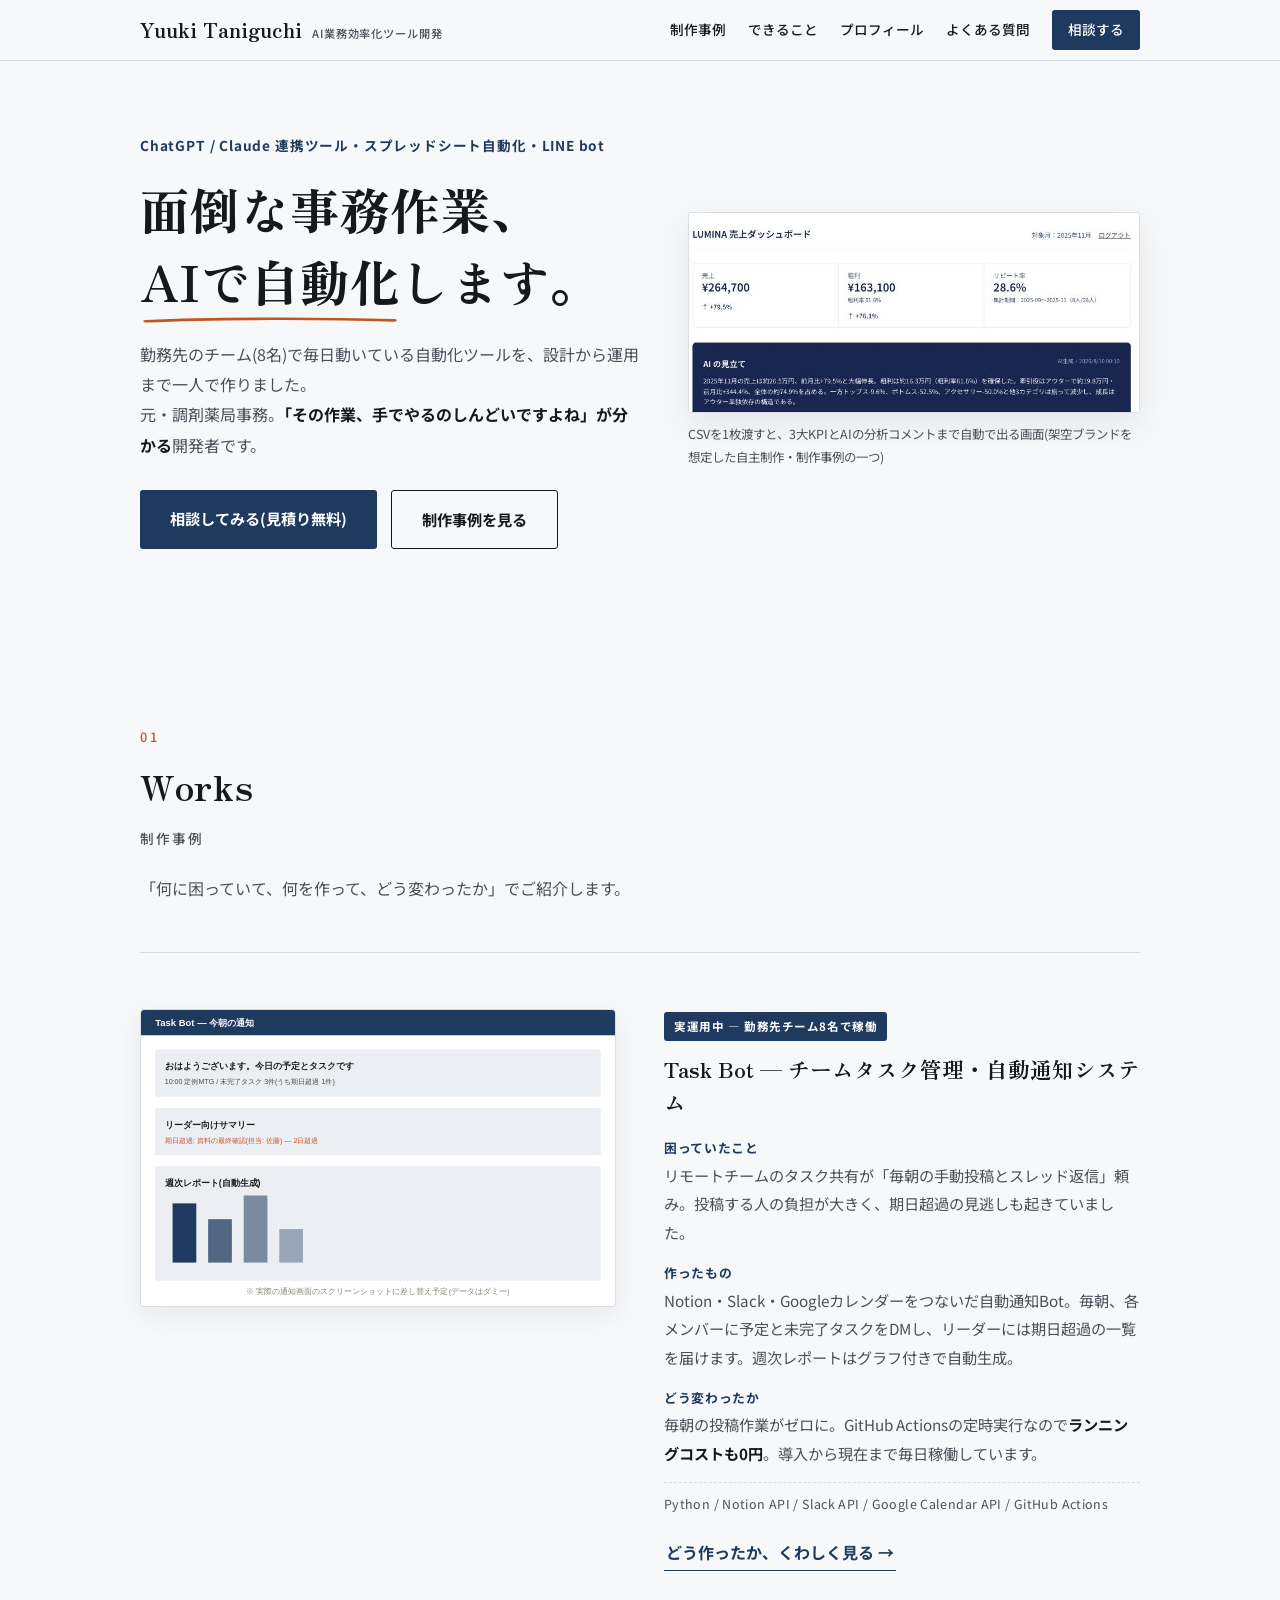
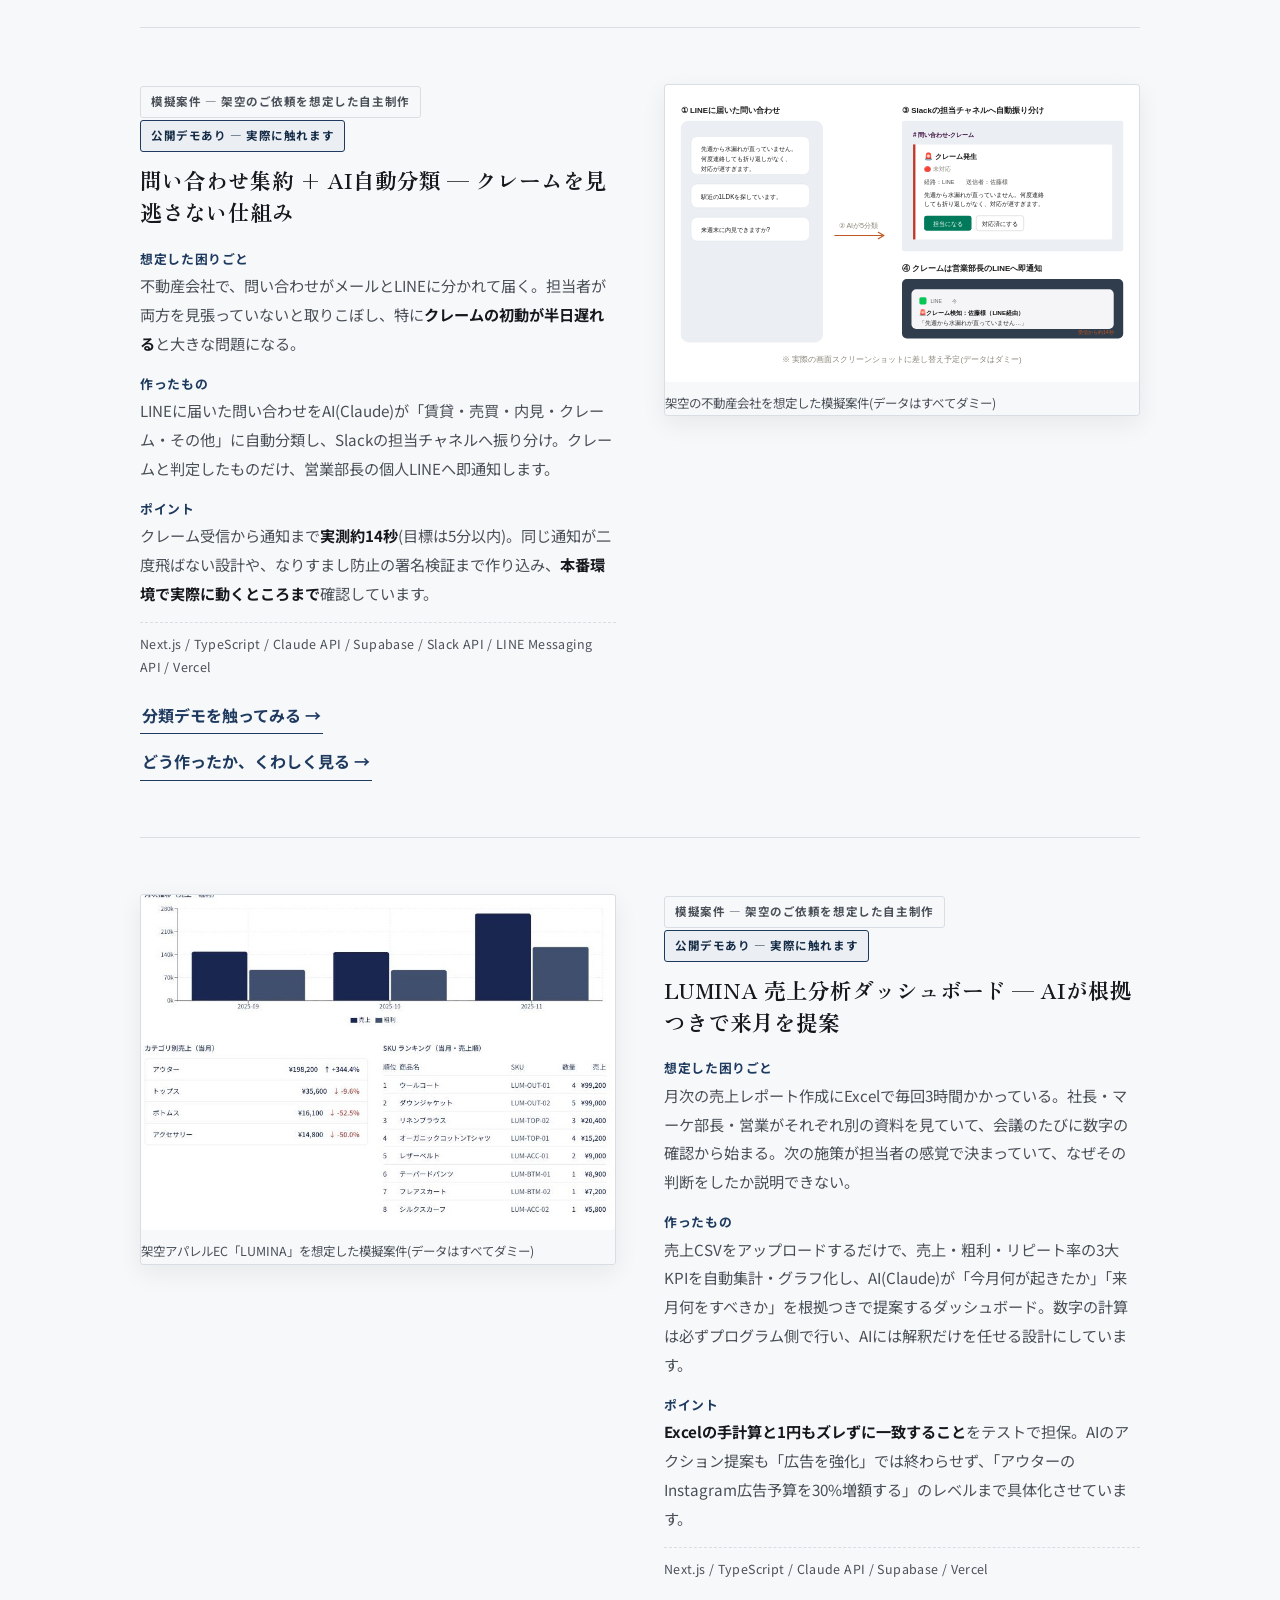
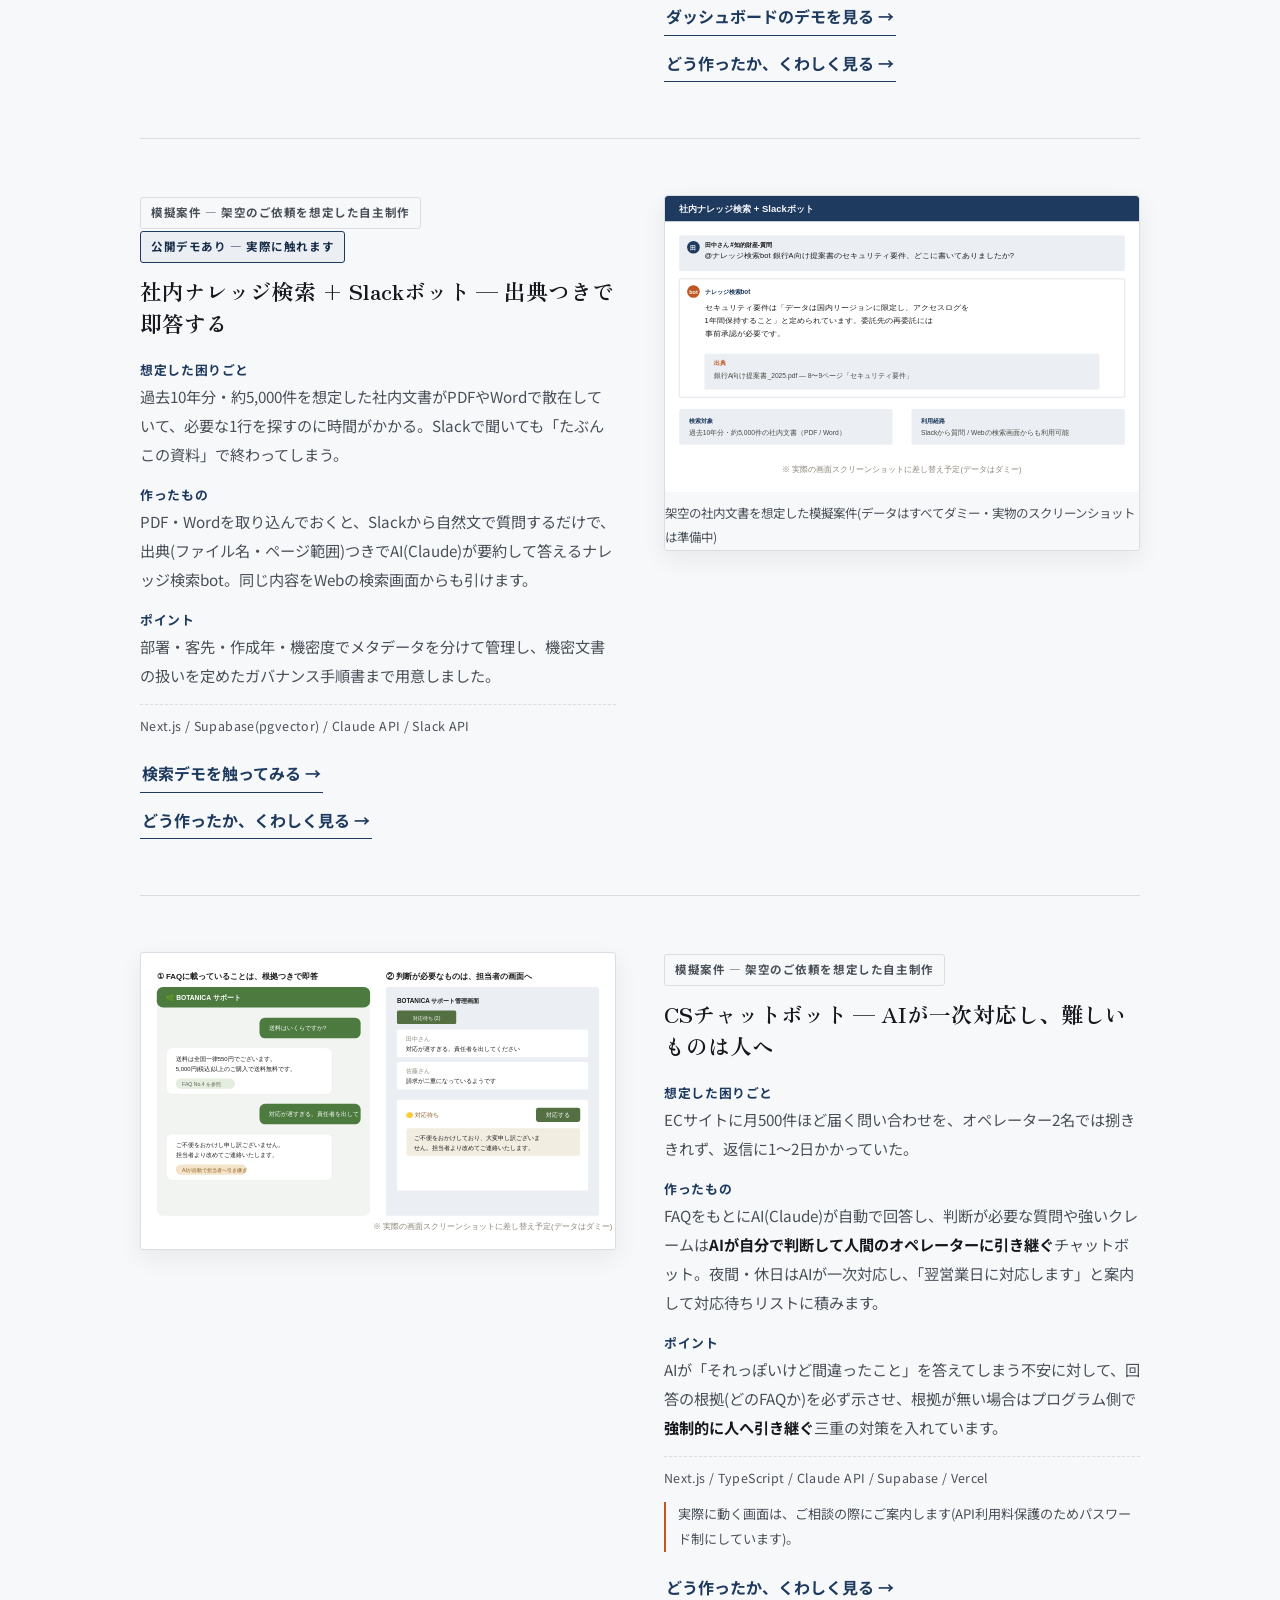
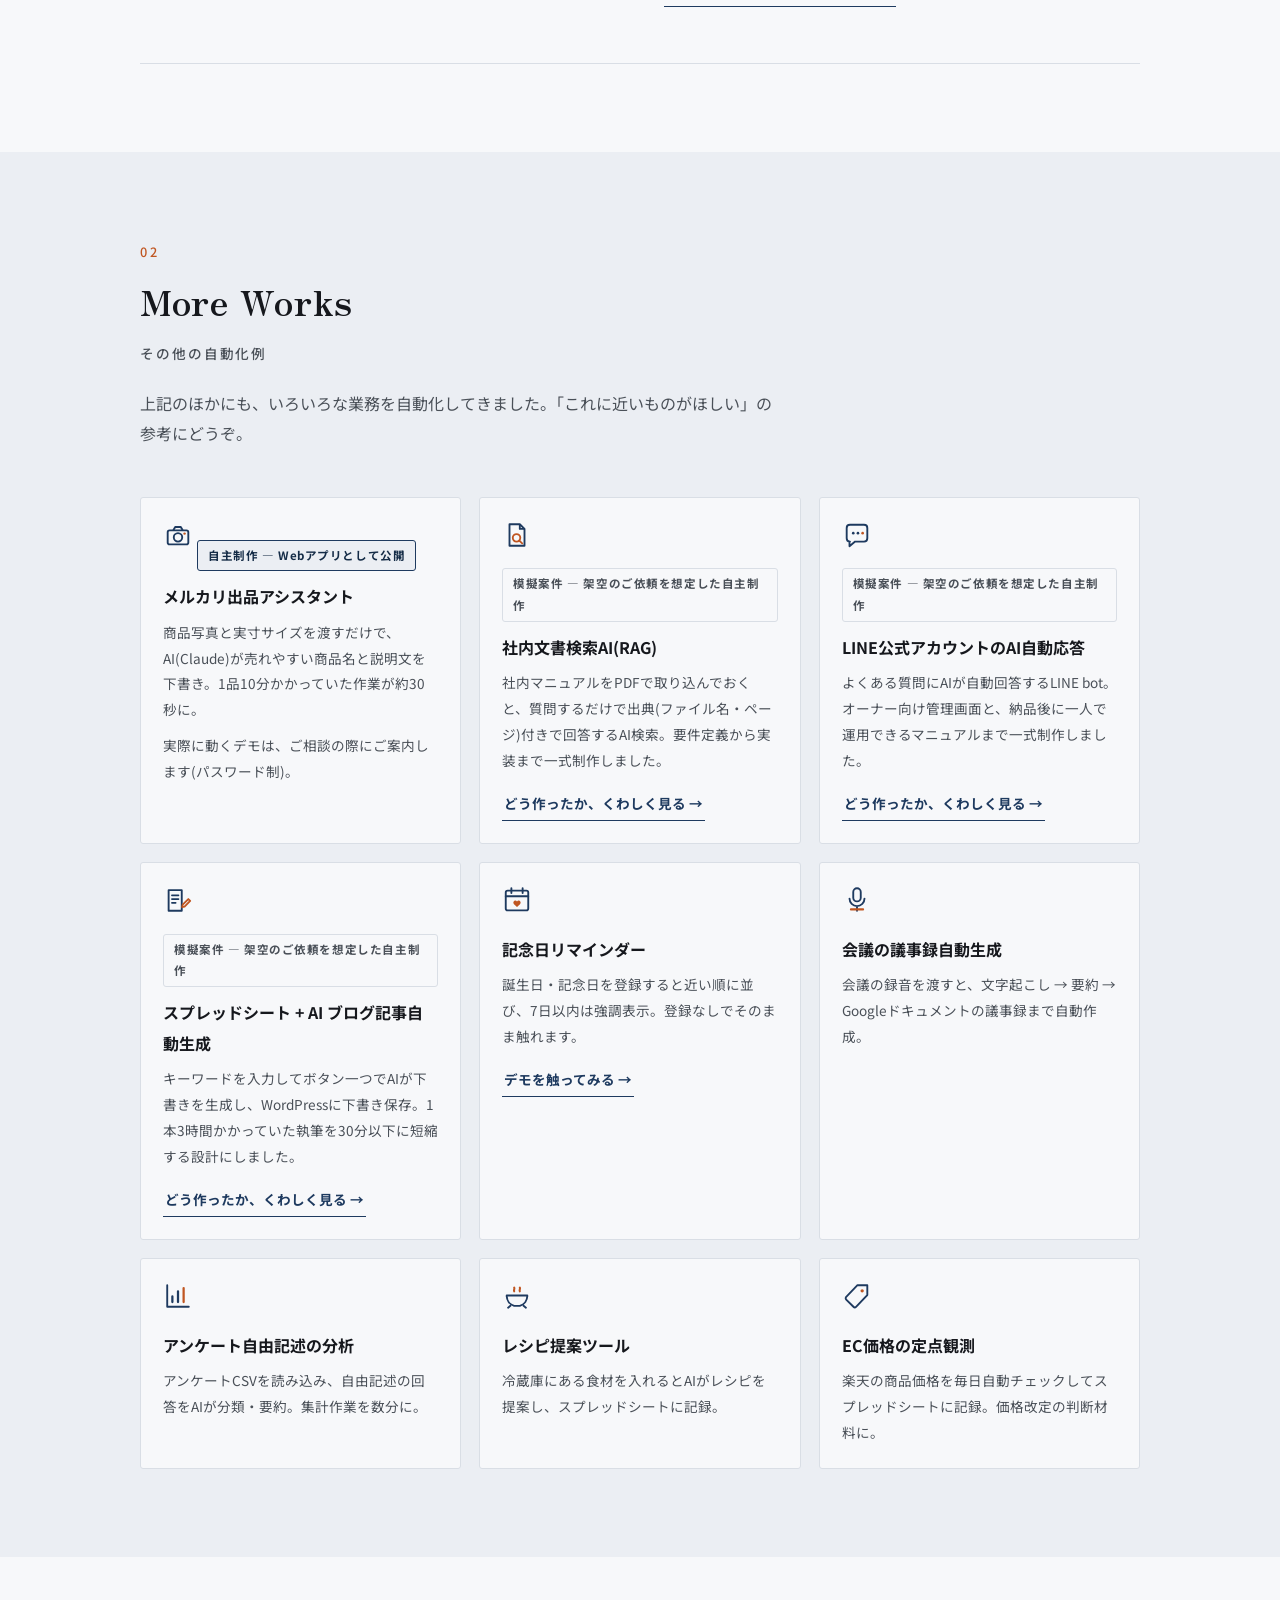
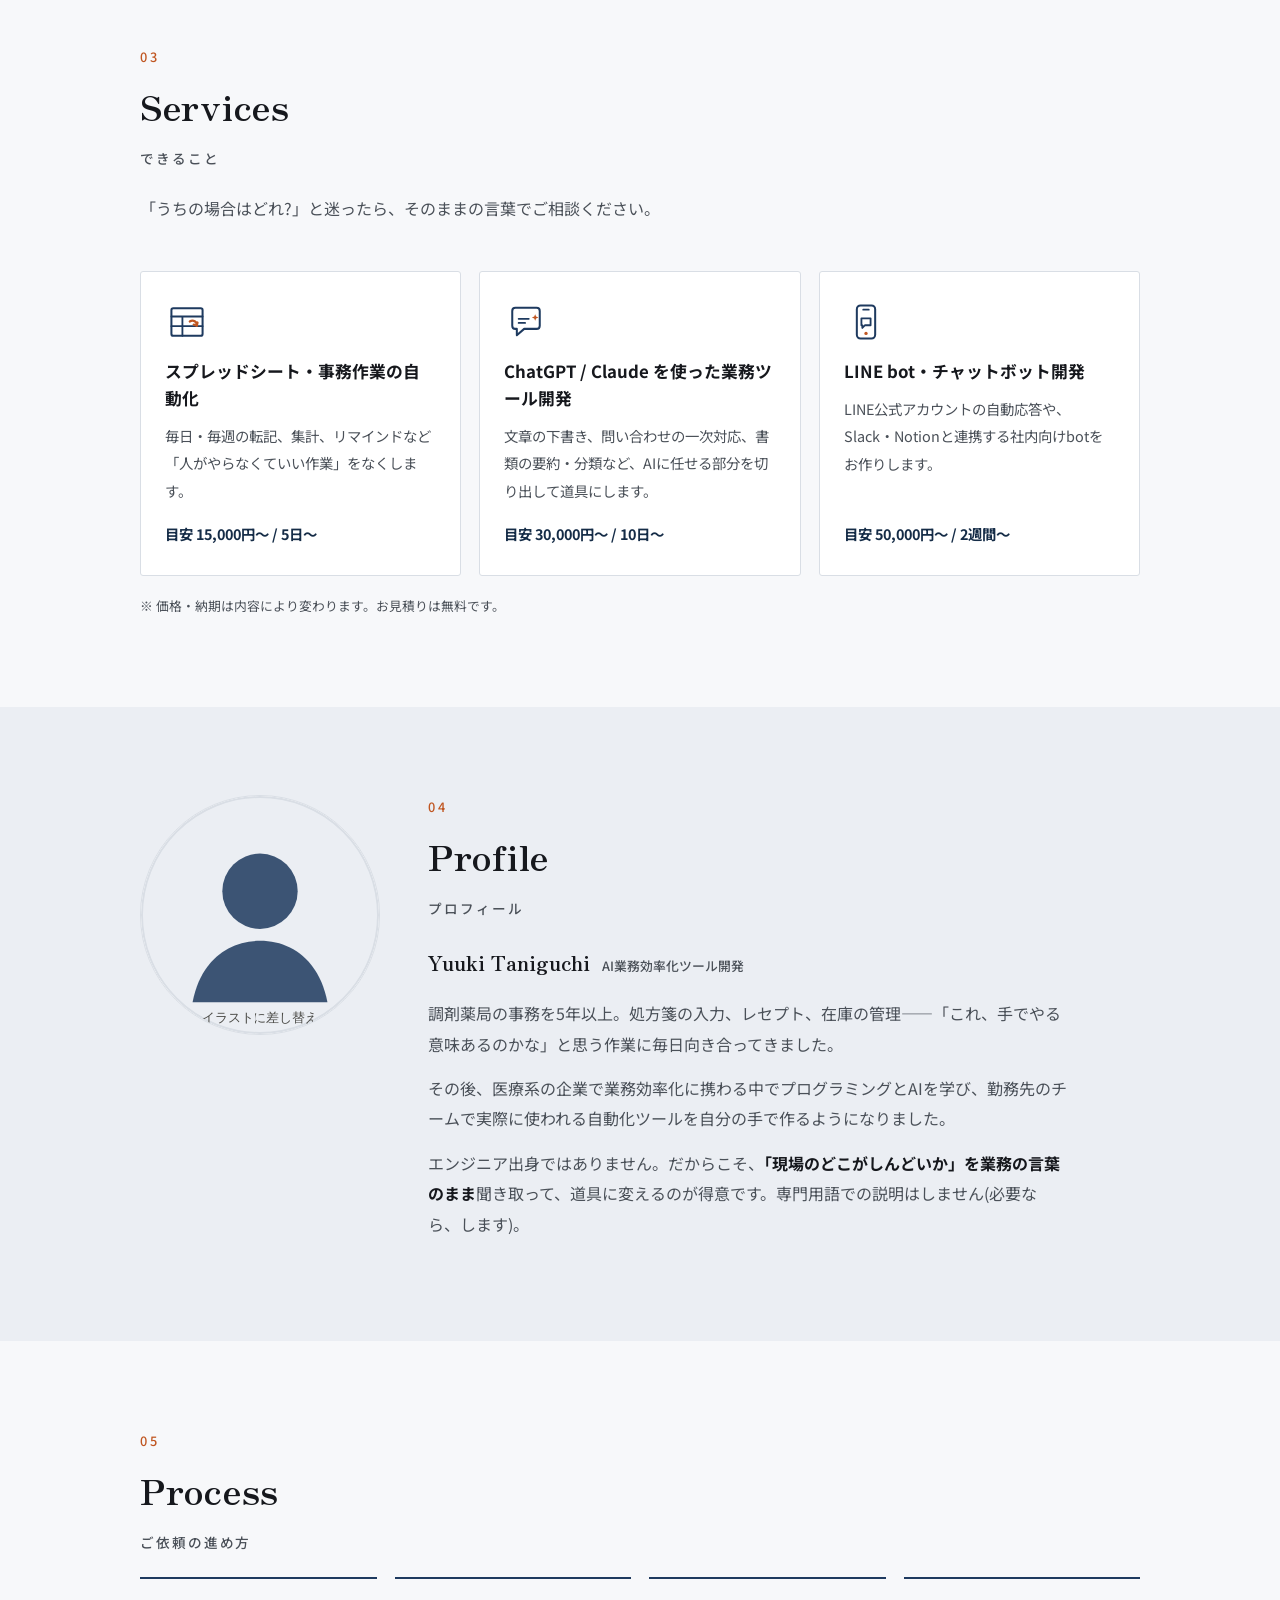
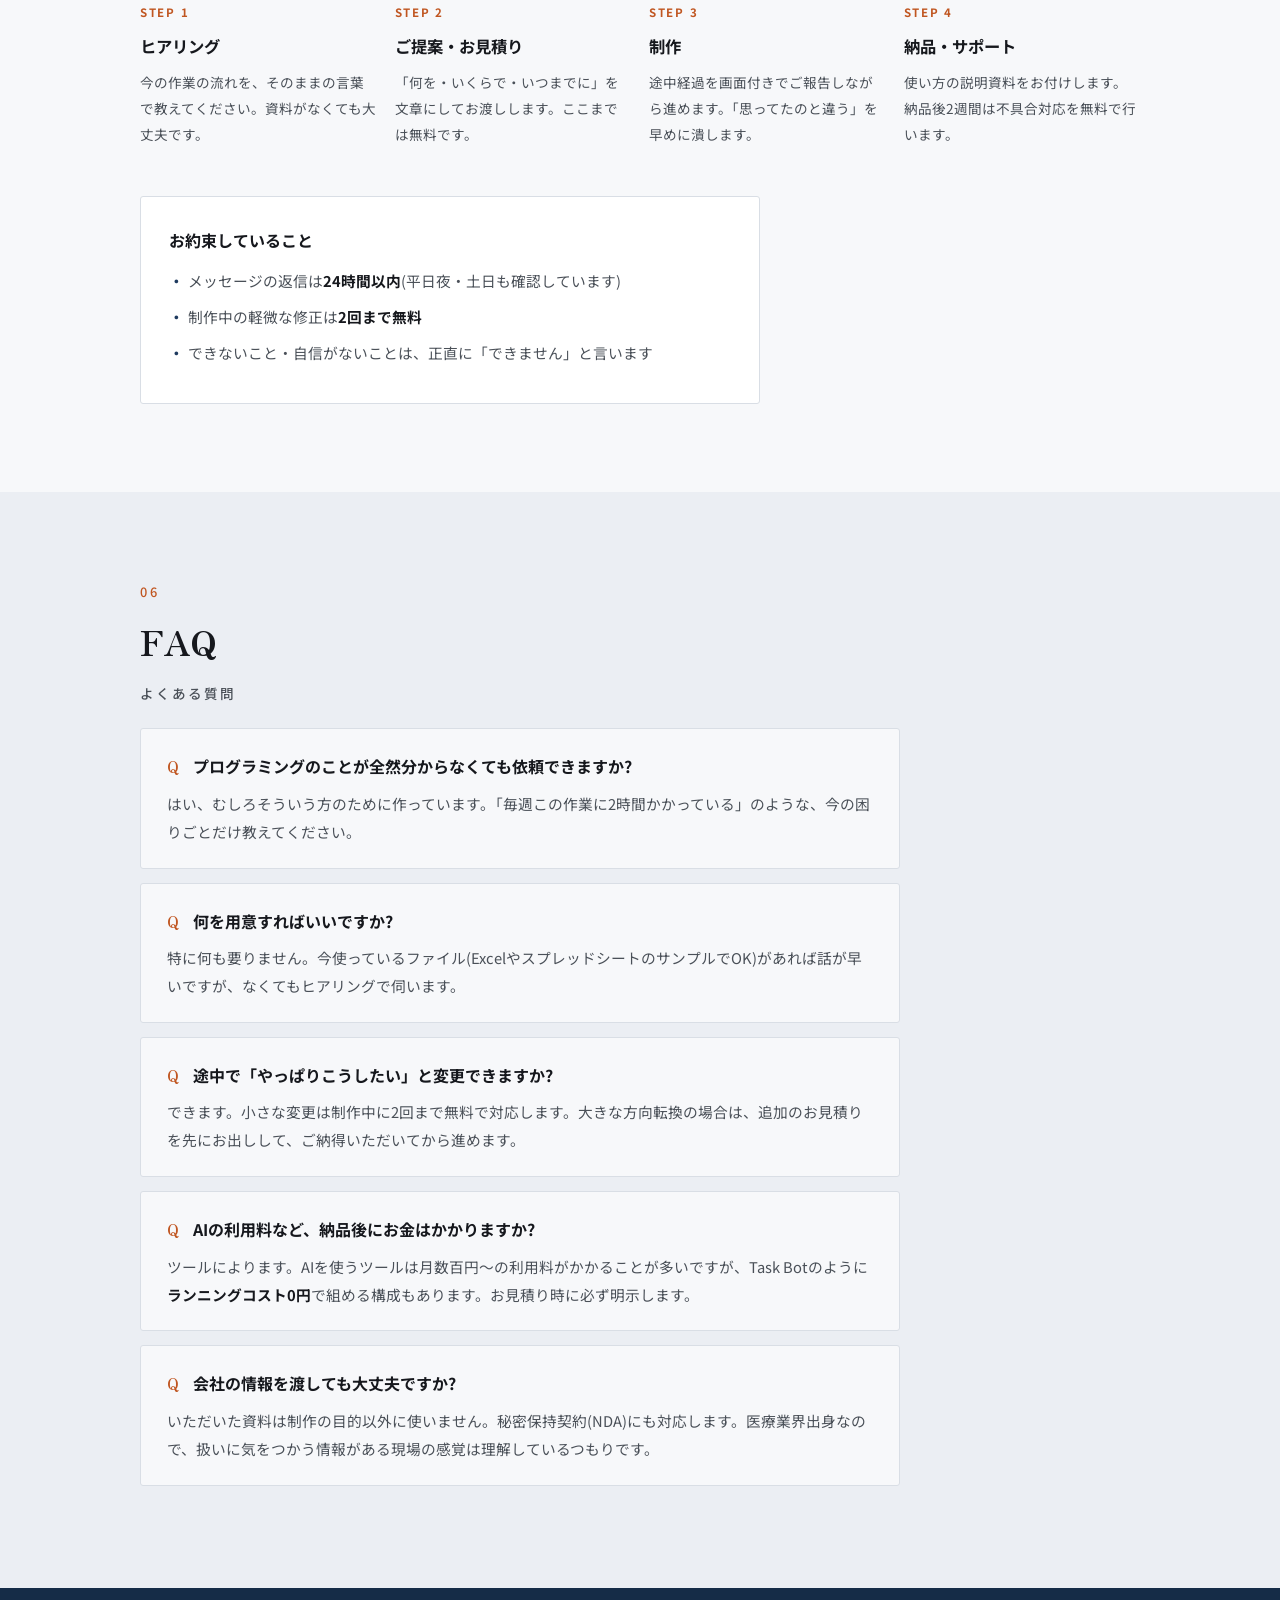
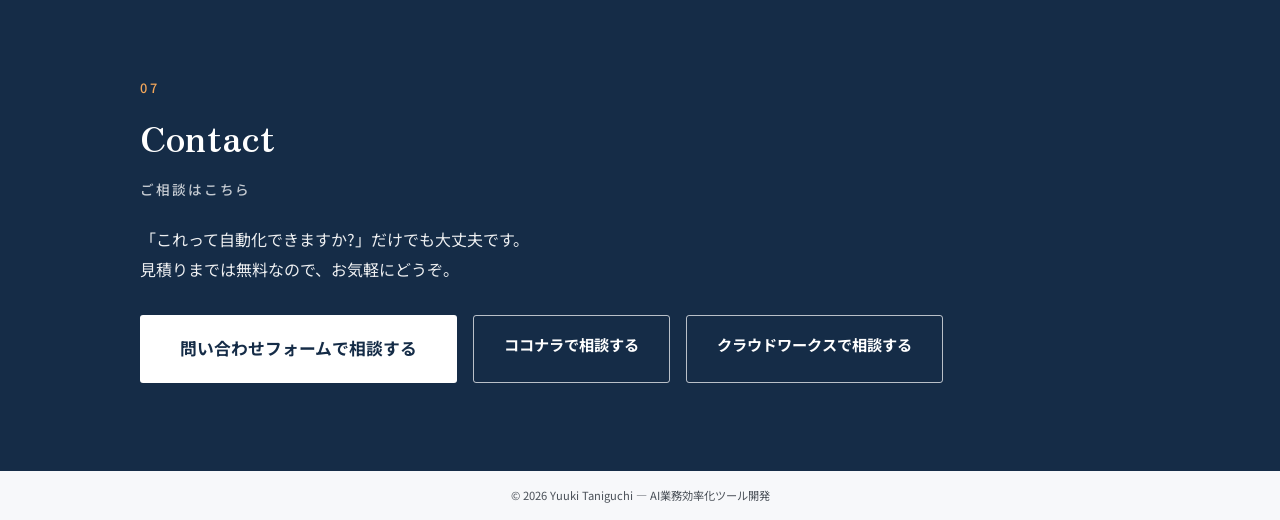
==== index.html @ d4b497d1 "手順9: お問い合わせフォーム(Googleフォーム)とココナラ/クラウドワークスのリンクを確定 - Googleフォームを新規作成(お名前/ご連絡先/ご相談内容の3項目、全項目必須)し、   con" ====
<!doctype html>
<html lang="ja">
  <head>
    <meta charset="UTF-8" />
    <meta name="viewport" content="width=device-width, initial-scale=1.0" />
    <title>
      Yuuki Taniguchi | AI業務効率化ツール開発 —
      面倒な事務作業、AIで自動化します
    </title>
    <meta
      name="description"
      content="医療事務の現場出身。ChatGPT/Claude連携ツール・スプレッドシート自動化・LINE botなど、手作業のしんどさが分かる開発者が業務効率化ツールをお作りします。"
    />

    <!-- OGP -->
    <meta property="og:type" content="website" />
    <meta
      property="og:title"
      content="Yuuki Taniguchi | AI業務効率化ツール開発"
    />
    <meta
      property="og:description"
      content="面倒な事務作業、AIで自動化します。勤務先チームで実運用中の自動化ツール開発実績あり。"
    />
    <meta
      property="og:image"
      content="https://REPLACE-WITH-YOUR-DOMAIN.vercel.app/images/ogp.png"
    />
    <meta
      property="og:url"
      content="https://REPLACE-WITH-YOUR-DOMAIN.vercel.app/"
    />
    <meta name="twitter:card" content="summary_large_image" />

    <link rel="icon" href="images/favicon.svg" type="image/svg+xml" />
    <link rel="apple-touch-icon" href="images/favicon.svg" />

    <link rel="preconnect" href="https://fonts.googleapis.com" />
    <link rel="preconnect" href="https://fonts.gstatic.com" crossorigin />
    <link
      href="https://fonts.googleapis.com/css2?family=Zen+Old+Mincho:wght@700;900&family=Noto+Sans+JP:wght@400;500;700&display=swap"
      rel="stylesheet"
    />

    <link rel="stylesheet" href="css/style.css" />
  </head>
  <body>
    <header class="site-header">
      <div class="container header-inner">
        <a href="#top" class="brand"
          >Yuuki Taniguchi<span class="brand-sub"
            >AI業務効率化ツール開発</span
          ></a
        >
        <nav class="global-nav" aria-label="メイン">
          <a href="#works">制作事例</a>
          <a href="#services">できること</a>
          <a href="#profile">プロフィール</a>
          <a href="#faq">よくある質問</a>
          <a href="#contact" class="nav-cta">相談する</a>
        </nav>
      </div>
    </header>

    <main id="top">
      <!-- ============ ヒーロー ============ -->
      <section class="hero">
        <div class="container hero-inner">
          <div class="hero-text">
            <p class="hero-eyebrow">
              ChatGPT / Claude 連携ツール・スプレッドシート自動化・LINE bot
            </p>
            <h1 class="hero-title">
              面倒な事務作業、<br /><span class="u-marker">AIで自動化</span
              >します。
            </h1>
            <p class="hero-lead">
              勤務先のチーム(8名)で毎日動いている自動化ツールを、設計から運用まで一人で作りました。<br />
              元・調剤薬局事務。<strong>「その作業、手でやるのしんどいですよね」が分かる</strong>開発者です。
            </p>
            <div class="hero-actions">
              <a href="#contact" class="btn btn-primary"
                >相談してみる(見積り無料)</a
              >
              <a href="#works" class="btn btn-ghost">制作事例を見る</a>
            </div>
          </div>
          <figure class="hero-visual">
            <img
              src="images/dashboard-kpi.jpg"
              alt="CSVをアップロードすると売上・粗利・リピート率の3大KPIとAIの分析コメントが表示される売上分析ダッシュボードの画面"
              width="805"
              height="355"
            />
            <figcaption>
              CSVを1枚渡すと、3大KPIとAIの分析コメントまで自動で出る画面(架空ブランドを想定した自主制作・制作事例の一つ)
            </figcaption>
          </figure>
        </div>
      </section>

      <!-- ============ Works(一軍) ============ -->
      <section id="works" class="works">
        <div class="container">
          <h2 class="section-title">
            <span class="section-num">01</span>Works<span class="section-ja"
              >制作事例</span
            >
          </h2>
          <p class="section-lead">
            「何に困っていて、何を作って、どう変わったか」でご紹介します。
          </p>

          <!-- Task Bot -->
          <article id="work-taskbot" class="work reveal">
            <figure class="work-visual">
              <img
                src="images/placeholder-taskbot.svg"
                alt="Task Botが毎朝Slackに自動投稿するタスク一覧と週次レポートのグラフ"
                width="1200"
                height="750"
                loading="lazy"
              />
            </figure>
            <div class="work-body">
              <p class="work-badges">
                <span class="badge badge-live"
                  >実運用中 — 勤務先チーム8名で稼働</span
                >
              </p>
              <h3 class="work-title">
                Task Bot — チームタスク管理・自動通知システム
              </h3>
              <dl class="work-story">
                <div>
                  <dt>困っていたこと</dt>
                  <dd>
                    リモートチームのタスク共有が「毎朝の手動投稿とスレッド返信」頼み。投稿する人の負担が大きく、期日超過の見逃しも起きていました。
                  </dd>
                </div>
                <div>
                  <dt>作ったもの</dt>
                  <dd>
                    Notion・Slack・Googleカレンダーをつないだ自動通知Bot。毎朝、各メンバーに予定と未完了タスクをDMし、リーダーには期日超過の一覧を届けます。週次レポートはグラフ付きで自動生成。
                  </dd>
                </div>
                <div>
                  <dt>どう変わったか</dt>
                  <dd>
                    毎朝の投稿作業がゼロに。GitHub
                    Actionsの定時実行なので<strong>ランニングコストも0円</strong>。導入から現在まで毎日稼働しています。
                  </dd>
                </div>
              </dl>
              <p class="work-tech">
                Python / Notion API / Slack API / Google Calendar API / GitHub
                Actions
              </p>
              <p class="work-links">
                <a
                  class="text-link"
                  href="https://zingy-malasada-8f649b.netlify.app/"
                  target="_blank"
                  rel="noopener"
                  >どう作ったか、くわしく見る →</a
                >
              </p>
            </div>
          </article>

          <!-- 問い合わせ集約 + AI分類 (project5) -->
          <article id="work-inquiry-hub" class="work reveal">
            <figure class="work-visual">
              <img
                src="images/placeholder-inquiryhub.svg"
                alt="LINEに届いた問い合わせをAIが5分類し、Slackの担当チャネルへ振り分け、クレームは営業部長のLINEへ即通知する流れ"
                width="1200"
                height="750"
                loading="lazy"
              />
              <figcaption>
                架空の不動産会社を想定した模擬案件(データはすべてダミー)
              </figcaption>
            </figure>
            <div class="work-body">
              <p class="work-badges">
                <span class="badge badge-mock"
                  >模擬案件 — 架空のご依頼を想定した自主制作</span
                >
                <span class="badge badge-app"
                  >公開デモあり — 実際に触れます</span
                >
              </p>
              <h3 class="work-title">
                問い合わせ集約 + AI自動分類 — クレームを見逃さない仕組み
              </h3>
              <dl class="work-story">
                <div>
                  <dt>想定した困りごと</dt>
                  <dd>
                    不動産会社で、問い合わせがメールとLINEに分かれて届く。担当者が両方を見張っていないと取りこぼし、特に<strong>クレームの初動が半日遅れる</strong>と大きな問題になる。
                  </dd>
                </div>
                <div>
                  <dt>作ったもの</dt>
                  <dd>
                    LINEに届いた問い合わせをAI(Claude)が「賃貸・売買・内見・クレーム・その他」に自動分類し、Slackの担当チャネルへ振り分け。クレームと判定したものだけ、営業部長の個人LINEへ即通知します。
                  </dd>
                </div>
                <div>
                  <dt>ポイント</dt>
                  <dd>
                    クレーム受信から通知まで<strong>実測約14秒</strong>(目標は5分以内)。同じ通知が二度飛ばない設計や、なりすまし防止の署名検証まで作り込み、<strong>本番環境で実際に動くところまで</strong>確認しています。
                  </dd>
                </div>
              </dl>
              <p class="work-tech">
                Next.js / TypeScript / Claude API / Supabase / Slack API / LINE
                Messaging API / Vercel
              </p>
              <p class="work-links">
                <a
                  class="text-link"
                  href="https://project5-three-weld.vercel.app"
                  target="_blank"
                  rel="noopener"
                  >分類デモを触ってみる →</a
                >
              </p>
              <p class="work-links">
                <a class="text-link" href="works/inquiry-hub.html"
                  >どう作ったか、くわしく見る →</a
                >
              </p>
            </div>
          </article>

          <!-- LUMINA 売上分析ダッシュボード (project8) -->
          <article id="work-sales-dashboard" class="work reveal">
            <figure class="work-visual">
              <img
                src="images/dashboard-charts.jpg"
                alt="月次推移グラフ・カテゴリ別売上・SKUランキングが表示されるLUMINA売上分析ダッシュボードの画面"
                width="805"
                height="570"
                loading="lazy"
              />
              <figcaption>
                架空アパレルEC「LUMINA」を想定した模擬案件(データはすべてダミー)
              </figcaption>
            </figure>
            <div class="work-body">
              <p class="work-badges">
                <span class="badge badge-mock"
                  >模擬案件 — 架空のご依頼を想定した自主制作</span
                >
                <span class="badge badge-app"
                  >公開デモあり — 実際に触れます</span
                >
              </p>
              <h3 class="work-title">
                LUMINA 売上分析ダッシュボード — AIが根拠つきで来月を提案
              </h3>
              <dl class="work-story">
                <div>
                  <dt>想定した困りごと</dt>
                  <dd>
                    月次の売上レポート作成にExcelで毎回3時間かかっている。社長・マーケ部長・営業がそれぞれ別の資料を見ていて、会議のたびに数字の確認から始まる。次の施策が担当者の感覚で決まっていて、なぜその判断をしたか説明できない。
                  </dd>
                </div>
                <div>
                  <dt>作ったもの</dt>
                  <dd>
                    売上CSVをアップロードするだけで、売上・粗利・リピート率の3大KPIを自動集計・グラフ化し、AI(Claude)が「今月何が起きたか」「来月何をすべきか」を根拠つきで提案するダッシュボード。数字の計算は必ずプログラム側で行い、AIには解釈だけを任せる設計にしています。
                  </dd>
                </div>
                <div>
                  <dt>ポイント</dt>
                  <dd>
                    <strong>Excelの手計算と1円もズレずに一致すること</strong
                    >をテストで担保。AIのアクション提案も「広告を強化」では終わらせず、「アウターのInstagram広告予算を30%増額する」のレベルまで具体化させています。
                  </dd>
                </div>
              </dl>
              <p class="work-tech">
                Next.js / TypeScript / Claude API / Supabase / Vercel
              </p>
              <p class="work-links">
                <a
                  class="text-link"
                  href="https://mock-project8.vercel.app"
                  target="_blank"
                  rel="noopener"
                  >ダッシュボードのデモを見る →</a
                >
              </p>
              <p class="work-links">
                <a class="text-link" href="works/sales-dashboard.html"
                  >どう作ったか、くわしく見る →</a
                >
              </p>
            </div>
          </article>

          <!-- 社内ナレッジ検索 + Slackボット (project7) -->
          <article id="work-knowledge-search" class="work reveal">
            <figure class="work-visual">
              <img
                src="images/placeholder-knowledge.svg"
                alt="Slackで質問すると出典(ファイル名・ページ範囲)付きでAIが即答する社内ナレッジ検索の画面"
                width="1200"
                height="750"
                loading="lazy"
              />
              <figcaption>
                架空の社内文書を想定した模擬案件(データはすべてダミー・実物のスクリーンショットは準備中)
              </figcaption>
            </figure>
            <div class="work-body">
              <p class="work-badges">
                <span class="badge badge-mock"
                  >模擬案件 — 架空のご依頼を想定した自主制作</span
                >
                <span class="badge badge-app"
                  >公開デモあり — 実際に触れます</span
                >
              </p>
              <h3 class="work-title">
                社内ナレッジ検索 + Slackボット — 出典つきで即答する
              </h3>
              <dl class="work-story">
                <div>
                  <dt>想定した困りごと</dt>
                  <dd>
                    過去10年分・約5,000件を想定した社内文書がPDFやWordで散在していて、必要な1行を探すのに時間がかかる。Slackで聞いても「たぶんこの資料」で終わってしまう。
                  </dd>
                </div>
                <div>
                  <dt>作ったもの</dt>
                  <dd>
                    PDF・Wordを取り込んでおくと、Slackから自然文で質問するだけで、出典(ファイル名・ページ範囲)つきでAI(Claude)が要約して答えるナレッジ検索bot。同じ内容をWebの検索画面からも引けます。
                  </dd>
                </div>
                <div>
                  <dt>ポイント</dt>
                  <dd>
                    部署・客先・作成年・機密度でメタデータを分けて管理し、機密文書の扱いを定めたガバナンス手順書まで用意しました。
                  </dd>
                </div>
              </dl>
              <p class="work-tech">
                Next.js / Supabase(pgvector) / Claude API / Slack API
              </p>
              <p class="work-links">
                <a
                  class="text-link"
                  href="https://project7-khaki.vercel.app"
                  target="_blank"
                  rel="noopener"
                  >検索デモを触ってみる →</a
                >
              </p>
              <p class="work-links">
                <a class="text-link" href="works/knowledge-search.html"
                  >どう作ったか、くわしく見る →</a
                >
              </p>
            </div>
          </article>

          <!-- CSチャットボット (project4) -->
          <article id="work-cs-chatbot" class="work reveal">
            <figure class="work-visual">
              <img
                src="images/placeholder-ecchatbot.svg"
                alt="ECサイトのチャットボットがFAQをもとに根拠つきで即答し、判断が必要な質問は担当者の管理画面へ自動で引き継ぐ流れ"
                width="1200"
                height="750"
                loading="lazy"
              />
            </figure>
            <div class="work-body">
              <p class="work-badges">
                <span class="badge badge-mock"
                  >模擬案件 — 架空のご依頼を想定した自主制作</span
                >
              </p>
              <h3 class="work-title">
                CSチャットボット — AIが一次対応し、難しいものは人へ
              </h3>
              <dl class="work-story">
                <div>
                  <dt>想定した困りごと</dt>
                  <dd>
                    ECサイトに月500件ほど届く問い合わせを、オペレーター2名では捌ききれず、返信に1〜2日かかっていた。
                  </dd>
                </div>
                <div>
                  <dt>作ったもの</dt>
                  <dd>
                    FAQをもとにAI(Claude)が自動で回答し、判断が必要な質問や強いクレームは<strong>AIが自分で判断して人間のオペレーターに引き継ぐ</strong>チャットボット。夜間・休日はAIが一次対応し、「翌営業日に対応します」と案内して対応待ちリストに積みます。
                  </dd>
                </div>
                <div>
                  <dt>ポイント</dt>
                  <dd>
                    AIが「それっぽいけど間違ったこと」を答えてしまう不安に対して、回答の根拠(どのFAQか)を必ず示させ、根拠が無い場合はプログラム側で<strong>強制的に人へ引き継ぐ</strong>三重の対策を入れています。
                  </dd>
                </div>
              </dl>
              <p class="work-tech">
                Next.js / TypeScript / Claude API / Supabase / Vercel
              </p>
              <p class="work-note">
                実際に動く画面は、ご相談の際にご案内します(API利用料保護のためパスワード制にしています)。
              </p>
              <p class="work-links">
                <a class="text-link" href="works/ec-chatbot.html"
                  >どう作ったか、くわしく見る →</a
                >
              </p>
            </div>
          </article>
        </div>
      </section>

      <!-- ============ 二軍(その他) ============ -->
      <section id="more-works" class="more-works">
        <div class="container">
          <h2 class="section-title">
            <span class="section-num">02</span>More Works<span
              class="section-ja"
              >その他の自動化例</span
            >
          </h2>
          <p class="section-lead">
            上記のほかにも、いろいろな業務を自動化してきました。「これに近いものがほしい」の参考にどうぞ。
          </p>
          <ul class="mini-list" data-stagger>
            <li id="work-mercari" class="mini-card reveal">
              <svg class="mini-icon" viewBox="0 0 32 32" aria-hidden="true">
                <rect
                  x="5"
                  y="11"
                  width="22"
                  height="15"
                  rx="2"
                  fill="none"
                  stroke="currentColor"
                  stroke-width="2"
                  stroke-linejoin="round"
                />
                <path
                  d="M11 11l2-3.5h6l2 3.5"
                  fill="none"
                  stroke="currentColor"
                  stroke-width="2"
                  stroke-linejoin="round"
                />
                <circle
                  cx="16"
                  cy="18.5"
                  r="4.5"
                  fill="none"
                  stroke="currentColor"
                  stroke-width="2"
                />
                <circle
                  cx="23"
                  cy="14.5"
                  r="1.3"
                  fill="#c05621"
                  stroke="none"
                />
              </svg>
              <span class="badge badge-app"
                >自主制作 — Webアプリとして公開</span
              >
              <h3>メルカリ出品アシスタント</h3>
              <p>
                商品写真と実寸サイズを渡すだけで、AI(Claude)が売れやすい商品名と説明文を下書き。1品10分かかっていた作業が約30秒に。
              </p>
              <p class="mini-links">
                実際に動くデモは、ご相談の際にご案内します(パスワード制)。
              </p>
            </li>
            <li id="work-rag" class="mini-card reveal">
              <svg class="mini-icon" viewBox="0 0 32 32" aria-hidden="true">
                <path
                  d="M8 4.5h11l5 5v18h-16z"
                  fill="none"
                  stroke="currentColor"
                  stroke-width="2"
                  stroke-linejoin="round"
                />
                <path
                  d="M19 4.5v5h5"
                  fill="none"
                  stroke="currentColor"
                  stroke-width="2"
                  stroke-linejoin="round"
                />
                <circle
                  cx="15.5"
                  cy="19"
                  r="4"
                  fill="none"
                  stroke="#c05621"
                  stroke-width="2"
                />
                <path
                  d="M18.5 22l3 3"
                  fill="none"
                  stroke="#c05621"
                  stroke-width="2"
                  stroke-linecap="round"
                />
              </svg>
              <span class="badge badge-mock"
                >模擬案件 — 架空のご依頼を想定した自主制作</span
              >
              <h3>社内文書検索AI(RAG)</h3>
              <p>
                社内マニュアルをPDFで取り込んでおくと、質問するだけで出典(ファイル名・ページ)付きで回答するAI検索。要件定義から実装まで一式制作しました。
              </p>
              <p class="mini-links">
                <a class="text-link" href="works/doc-search.html"
                  >どう作ったか、くわしく見る →</a
                >
              </p>
            </li>
            <li id="work-linebot" class="mini-card reveal">
              <svg class="mini-icon" viewBox="0 0 32 32" aria-hidden="true">
                <path
                  d="M5 8.5c0-2 1.5-3.5 3.5-3.5h15c2 0 3.5 1.5 3.5 3.5v11c0 2-1.5 3.5-3.5 3.5H14l-6 5v-5H8.5c-2 0-3.5-1.5-3.5-3.5z"
                  fill="none"
                  stroke="currentColor"
                  stroke-width="2"
                  stroke-linejoin="round"
                />
                <circle
                  cx="12"
                  cy="14"
                  r="1.4"
                  fill="currentColor"
                  stroke="none"
                />
                <circle
                  cx="17"
                  cy="14"
                  r="1.4"
                  fill="currentColor"
                  stroke="none"
                />
                <circle cx="22" cy="14" r="1.4" fill="#c05621" stroke="none" />
              </svg>
              <span class="badge badge-mock"
                >模擬案件 — 架空のご依頼を想定した自主制作</span
              >
              <h3>LINE公式アカウントのAI自動応答</h3>
              <p>
                よくある質問にAIが自動回答するLINE
                bot。オーナー向け管理画面と、納品後に一人で運用できるマニュアルまで一式制作しました。
              </p>
              <p class="mini-links">
                <a class="text-link" href="works/line-bot.html"
                  >どう作ったか、くわしく見る →</a
                >
              </p>
            </li>
            <li class="mini-card reveal">
              <svg class="mini-icon" viewBox="0 0 32 32" aria-hidden="true">
                <path
                  d="M6 5.5h14v22h-14z"
                  fill="none"
                  stroke="currentColor"
                  stroke-width="2"
                  stroke-linejoin="round"
                />
                <path
                  d="M9.5 11h7M9.5 15h7M9.5 19h4"
                  fill="none"
                  stroke="currentColor"
                  stroke-width="1.8"
                  stroke-linecap="round"
                />
                <path
                  d="M21 21l6-6 2 2-6 6-2.6.6z"
                  fill="none"
                  stroke="#c05621"
                  stroke-width="2"
                  stroke-linejoin="round"
                />
              </svg>
              <span class="badge badge-mock"
                >模擬案件 — 架空のご依頼を想定した自主制作</span
              >
              <h3>スプレッドシート + AI ブログ記事自動生成</h3>
              <p>
                キーワードを入力してボタン一つでAIが下書きを生成し、WordPressに下書き保存。1本3時間かかっていた執筆を30分以下に短縮する設計にしました。
              </p>
              <p class="mini-links">
                <a class="text-link" href="works/blog-generator.html"
                  >どう作ったか、くわしく見る →</a
                >
              </p>
            </li>
            <li class="mini-card reveal">
              <svg class="mini-icon" viewBox="0 0 32 32" aria-hidden="true">
                <rect
                  x="4"
                  y="6"
                  width="24"
                  height="21"
                  rx="2"
                  fill="none"
                  stroke="currentColor"
                  stroke-width="2"
                  stroke-linejoin="round"
                />
                <path
                  d="M4 12h24M10 3.5v5M22 3.5v5"
                  fill="none"
                  stroke="currentColor"
                  stroke-width="2"
                  stroke-linecap="round"
                />
                <path
                  d="M16 23.5l-3.2-3.1c-1.1-1.1-.9-2.9.5-3.6 1-.5 2.1-.1 2.7.8.6-.9 1.7-1.3 2.7-.8 1.4.7 1.6 2.5.5 3.6z"
                  fill="#c05621"
                  stroke="none"
                />
              </svg>
              <h3>記念日リマインダー</h3>
              <p>
                誕生日・記念日を登録すると近い順に並び、7日以内は強調表示。登録なしでそのまま触れます。
              </p>
              <p class="mini-links">
                <a
                  class="text-link"
                  href="https://anniversary-reminder-six.vercel.app/"
                  target="_blank"
                  rel="noopener"
                  >デモを触ってみる →</a
                >
              </p>
            </li>
            <li class="mini-card reveal">
              <svg class="mini-icon" viewBox="0 0 32 32" aria-hidden="true">
                <rect
                  x="12"
                  y="3.5"
                  width="8"
                  height="14"
                  rx="4"
                  fill="none"
                  stroke="currentColor"
                  stroke-width="2"
                  stroke-linejoin="round"
                />
                <path
                  d="M8 14.5c0 4.4 3.6 8 8 8s8-3.6 8-8M16 22.5v5"
                  fill="none"
                  stroke="currentColor"
                  stroke-width="2"
                  stroke-linecap="round"
                />
                <path
                  d="M22.5 26h-13"
                  fill="none"
                  stroke="#c05621"
                  stroke-width="2.2"
                  stroke-linecap="round"
                />
              </svg>
              <h3>会議の議事録自動生成</h3>
              <p>
                会議の録音を渡すと、文字起こし → 要約 →
                Googleドキュメントの議事録まで自動作成。
              </p>
            </li>
            <li class="mini-card reveal">
              <svg class="mini-icon" viewBox="0 0 32 32" aria-hidden="true">
                <path
                  d="M4.5 4.5v23h23"
                  fill="none"
                  stroke="currentColor"
                  stroke-width="2"
                  stroke-linecap="round"
                  stroke-linejoin="round"
                />
                <path
                  d="M10 22.5v-6M16 22.5V11"
                  fill="none"
                  stroke="currentColor"
                  stroke-width="2.4"
                  stroke-linecap="round"
                />
                <path
                  d="M22 22.5V7.5"
                  fill="none"
                  stroke="#c05621"
                  stroke-width="2.4"
                  stroke-linecap="round"
                />
              </svg>
              <h3>アンケート自由記述の分析</h3>
              <p>
                アンケートCSVを読み込み、自由記述の回答をAIが分類・要約。集計作業を数分に。
              </p>
            </li>
            <li class="mini-card reveal">
              <svg class="mini-icon" viewBox="0 0 32 32" aria-hidden="true">
                <path
                  d="M5 15.5h22c0 5-3 9.5-8 11h-6c-5-1.5-8-6-8-11z"
                  fill="none"
                  stroke="currentColor"
                  stroke-width="2"
                  stroke-linejoin="round"
                />
                <path
                  d="M9 26.5l-2.5 2M23 26.5l2.5 2"
                  fill="none"
                  stroke="currentColor"
                  stroke-width="2"
                  stroke-linecap="round"
                />
                <path
                  d="M13 11c-.8-1.6.8-2.4 0-4M19 11c-.8-1.6.8-2.4 0-4"
                  fill="none"
                  stroke="#c05621"
                  stroke-width="2.2"
                  stroke-linecap="round"
                />
              </svg>
              <h3>レシピ提案ツール</h3>
              <p>
                冷蔵庫にある食材を入れるとAIがレシピを提案し、スプレッドシートに記録。
              </p>
            </li>
            <li class="mini-card reveal">
              <svg class="mini-icon" viewBox="0 0 32 32" aria-hidden="true">
                <path
                  d="M16.5 4.5H27v10.5L15 27.5c-.8.8-2 .8-2.8 0l-7.7-7.7c-.8-.8-.8-2 0-2.8z"
                  fill="none"
                  stroke="currentColor"
                  stroke-width="2"
                  stroke-linejoin="round"
                />
                <circle
                  cx="21.5"
                  cy="10.5"
                  r="1.8"
                  fill="#c05621"
                  stroke="none"
                />
              </svg>
              <h3>EC価格の定点観測</h3>
              <p>
                楽天の商品価格を毎日自動チェックしてスプレッドシートに記録。価格改定の判断材料に。
              </p>
            </li>
          </ul>
        </div>
      </section>

      <!-- ============ できること ============ -->
      <section id="services" class="services">
        <div class="container">
          <h2 class="section-title">
            <span class="section-num">03</span>Services<span class="section-ja"
              >できること</span
            >
          </h2>
          <p class="section-lead">
            「うちの場合はどれ?」と迷ったら、そのままの言葉でご相談ください。
          </p>
          <div class="service-list" data-stagger>
            <article class="service reveal">
              <svg class="service-icon" viewBox="0 0 48 48" aria-hidden="true">
                <rect
                  x="7"
                  y="9"
                  width="34"
                  height="30"
                  rx="2"
                  fill="none"
                  stroke="currentColor"
                  stroke-width="2.2"
                  stroke-linejoin="round"
                />
                <path
                  d="M7 18h34M19 18v21M7 28.5h34"
                  fill="none"
                  stroke="currentColor"
                  stroke-width="2"
                  stroke-linecap="round"
                />
                <path
                  d="M27 23.5c4-2.5 8 .5 7.5 4"
                  fill="none"
                  stroke="#c05621"
                  stroke-width="2.4"
                  stroke-linecap="round"
                />
                <path
                  d="M35.5 24.5l-.8 3.6-3.4-1.3"
                  fill="none"
                  stroke="#c05621"
                  stroke-width="2.4"
                  stroke-linecap="round"
                  stroke-linejoin="round"
                />
              </svg>
              <h3>スプレッドシート・事務作業の自動化</h3>
              <p>
                毎日・毎週の転記、集計、リマインドなど「人がやらなくていい作業」をなくします。
              </p>
              <p class="service-price">目安 15,000円〜 / 5日〜</p>
            </article>
            <article class="service reveal">
              <svg class="service-icon" viewBox="0 0 48 48" aria-hidden="true">
                <path
                  d="M9 12c0-2 1.5-3.5 3.5-3.5h23c2 0 3.5 1.5 3.5 3.5v16c0 2-1.5 3.5-3.5 3.5H22l-8 7v-7h-1.5c-2 0-3.5-1.5-3.5-3.5z"
                  fill="none"
                  stroke="currentColor"
                  stroke-width="2.2"
                  stroke-linejoin="round"
                />
                <path
                  d="M16 20.5h11M16 25h7"
                  fill="none"
                  stroke="currentColor"
                  stroke-width="2"
                  stroke-linecap="round"
                />
                <path
                  d="M34 15.5l1 2.6 2.6 1-2.6 1-1 2.6-1-2.6-2.6-1 2.6-1z"
                  fill="#c05621"
                  stroke="none"
                />
              </svg>
              <h3>ChatGPT / Claude を使った業務ツール開発</h3>
              <p>
                文章の下書き、問い合わせの一次対応、書類の要約・分類など、AIに任せる部分を切り出して道具にします。
              </p>
              <p class="service-price">目安 30,000円〜 / 10日〜</p>
            </article>
            <article class="service reveal">
              <svg class="service-icon" viewBox="0 0 48 48" aria-hidden="true">
                <rect
                  x="14"
                  y="6"
                  width="20"
                  height="36"
                  rx="4"
                  fill="none"
                  stroke="currentColor"
                  stroke-width="2.2"
                  stroke-linejoin="round"
                />
                <path
                  d="M21 10.5h6"
                  fill="none"
                  stroke="currentColor"
                  stroke-width="2"
                  stroke-linecap="round"
                />
                <path
                  d="M19 20h10v7.5h-6l-3 3v-3h-1z"
                  fill="none"
                  stroke="currentColor"
                  stroke-width="2"
                  stroke-linejoin="round"
                />
                <circle
                  cx="24"
                  cy="36.5"
                  r="1.8"
                  fill="#c05621"
                  stroke="none"
                />
              </svg>
              <h3>LINE bot・チャットボット開発</h3>
              <p>
                LINE公式アカウントの自動応答や、Slack・Notionと連携する社内向けbotをお作りします。
              </p>
              <p class="service-price">目安 50,000円〜 / 2週間〜</p>
            </article>
          </div>
          <p class="service-note">
            ※ 価格・納期は内容により変わります。お見積りは無料です。
          </p>
        </div>
      </section>

      <!-- ============ プロフィール ============ -->
      <section id="profile" class="profile">
        <div class="container profile-inner">
          <figure class="profile-visual">
            <img
              src="images/avatar-placeholder.svg"
              alt="Yuuki Taniguchiのプロフィールイラスト"
              width="240"
              height="240"
              loading="lazy"
            />
          </figure>
          <div class="profile-body">
            <h2 class="section-title">
              <span class="section-num">04</span>Profile<span class="section-ja"
                >プロフィール</span
              >
            </h2>
            <p class="profile-name">
              Yuuki Taniguchi<span>AI業務効率化ツール開発</span>
            </p>
            <p>
              調剤薬局の事務を5年以上。処方箋の入力、レセプト、在庫の管理——「これ、手でやる意味あるのかな」と思う作業に毎日向き合ってきました。
            </p>
            <p>
              その後、医療系の企業で業務効率化に携わる中でプログラミングとAIを学び、勤務先のチームで実際に使われる自動化ツールを自分の手で作るようになりました。
            </p>
            <p>
              エンジニア出身ではありません。だからこそ、<strong>「現場のどこがしんどいか」を業務の言葉のまま</strong>聞き取って、道具に変えるのが得意です。専門用語での説明はしません(必要なら、します)。
            </p>
          </div>
        </div>
      </section>

      <!-- ============ 進め方 ============ -->
      <section id="process" class="process">
        <div class="container">
          <h2 class="section-title">
            <span class="section-num">05</span>Process<span class="section-ja"
              >ご依頼の進め方</span
            >
          </h2>
          <ol class="process-steps" data-stagger>
            <li class="reveal">
              <h3>ヒアリング</h3>
              <p>
                今の作業の流れを、そのままの言葉で教えてください。資料がなくても大丈夫です。
              </p>
            </li>
            <li class="reveal">
              <h3>ご提案・お見積り</h3>
              <p>
                「何を・いくらで・いつまでに」を文章にしてお渡しします。ここまでは無料です。
              </p>
            </li>
            <li class="reveal">
              <h3>制作</h3>
              <p>
                途中経過を画面付きでご報告しながら進めます。「思ってたのと違う」を早めに潰します。
              </p>
            </li>
            <li class="reveal">
              <h3>納品・サポート</h3>
              <p>
                使い方の説明資料をお付けします。納品後2週間は不具合対応を無料で行います。
              </p>
            </li>
          </ol>
          <div class="policy">
            <h3>お約束していること</h3>
            <ul>
              <li>
                メッセージの返信は<strong>24時間以内</strong>(平日夜・土日も確認しています)
              </li>
              <li>制作中の軽微な修正は<strong>2回まで無料</strong></li>
              <li>
                できないこと・自信がないことは、正直に「できません」と言います
              </li>
            </ul>
          </div>
        </div>
      </section>

      <!-- ============ FAQ ============ -->
      <section id="faq" class="faq">
        <div class="container">
          <h2 class="section-title">
            <span class="section-num">06</span>FAQ<span class="section-ja"
              >よくある質問</span
            >
          </h2>
          <dl class="faq-list">
            <div class="faq-item">
              <dt>プログラミングのことが全然分からなくても依頼できますか?</dt>
              <dd>
                はい、むしろそういう方のために作っています。「毎週この作業に2時間かかっている」のような、今の困りごとだけ教えてください。
              </dd>
            </div>
            <div class="faq-item">
              <dt>何を用意すればいいですか?</dt>
              <dd>
                特に何も要りません。今使っているファイル(ExcelやスプレッドシートのサンプルでOK)があれば話が早いですが、なくてもヒアリングで伺います。
              </dd>
            </div>
            <div class="faq-item">
              <dt>途中で「やっぱりこうしたい」と変更できますか?</dt>
              <dd>
                できます。小さな変更は制作中に2回まで無料で対応します。大きな方向転換の場合は、追加のお見積りを先にお出しして、ご納得いただいてから進めます。
              </dd>
            </div>
            <div class="faq-item">
              <dt>AIの利用料など、納品後にお金はかかりますか?</dt>
              <dd>
                ツールによります。AIを使うツールは月数百円〜の利用料がかかることが多いですが、Task
                Botのように<strong>ランニングコスト0円</strong>で組める構成もあります。お見積り時に必ず明示します。
              </dd>
            </div>
            <div class="faq-item">
              <dt>会社の情報を渡しても大丈夫ですか?</dt>
              <dd>
                いただいた資料は制作の目的以外に使いません。秘密保持契約(NDA)にも対応します。医療業界出身なので、扱いに気をつかう情報がある現場の感覚は理解しているつもりです。
              </dd>
            </div>
          </dl>
        </div>
      </section>

      <!-- ============ お問い合わせ ============ -->
      <section id="contact" class="contact">
        <div class="container">
          <h2 class="section-title section-title-invert">
            <span class="section-num">07</span>Contact<span class="section-ja"
              >ご相談はこちら</span
            >
          </h2>
          <p class="contact-lead">
            「これって自動化できますか?」だけでも大丈夫です。<br />
            見積りまでは無料なので、お気軽にどうぞ。
          </p>
          <div class="contact-actions">
            <a href="contact.html" class="btn btn-primary btn-large"
              >問い合わせフォームで相談する</a
            >
            <a
              href="https://coconala.com/users/5828304"
              class="btn btn-ghost-invert js-coconala-link"
              target="_blank"
              rel="noopener"
              >ココナラで相談する</a
            >
            <a
              href="https://crowdworks.jp/public/employees/6340102"
              class="btn btn-ghost-invert js-crowdworks-link"
              target="_blank"
              rel="noopener"
              >クラウドワークスで相談する</a
            >
          </div>
          <!-- 受注後にレビュー・お客様の声をここに追加する(プレースホルダ) -->
        </div>
      </section>
    </main>

    <footer class="site-footer">
      <div class="container">
        <p>© 2026 Yuuki Taniguchi — AI業務効率化ツール開発</p>
      </div>
    </footer>

    <!-- スマホ用固定CTA -->
    <div class="mobile-cta" id="mobile-cta">
      <a href="#contact" class="btn btn-primary">相談してみる(見積り無料)</a>
    </div>

    <script src="js/main.js"></script>
  </body>
</html>
---- css/style.css ----
/* ==========================================================
   Yuuki Taniguchi | AI業務効率化ツール開発 ポートフォリオ
   配色(ネイビー×オレンジ): クールホワイト #F7F8FA / 濃紺 #1E3A5F
   / インク #16181D / 焦がしオレンジ #C05621(点使い)
   ========================================================== */

:root {
  --bg: #f7f8fa;
  --bg-deep: #ebeef3;
  --ink: #16181d;
  --ink-soft: #4a5058;
  --teal: #1e3a5f;
  --teal-deep: #152c47;
  --accent: #c05621; /* アクセントは点使いのみ */
  --line: #d9dee5;
  --radius: 3px;
  --font-sans: "Noto Sans JP", "Hiragino Kaku Gothic ProN", sans-serif;
  --font-serif: "Zen Old Mincho", "Hiragino Mincho ProN", serif;
}

* {
  margin: 0;
  padding: 0;
  box-sizing: border-box;
}

html {
  scroll-behavior: smooth;
  scroll-padding-top: 72px;
}

body {
  font-family: var(--font-sans);
  font-size: 16px;
  line-height: 1.9;
  color: var(--ink);
  background: var(--bg);
  -webkit-font-smoothing: antialiased;
}

img {
  max-width: 100%;
  height: auto;
  display: block;
}
a {
  color: var(--teal);
}

.container {
  max-width: 1040px;
  margin: 0 auto;
  padding: 0 20px;
}

/* ---------- 見出し(全て左寄せ) ---------- */
.section-title {
  font-family: var(--font-serif);
  font-weight: 900;
  font-size: clamp(1.6rem, 4vw, 2.2rem);
  text-align: left;
  margin-bottom: 0.6em;
  letter-spacing: 0.02em;
}

.section-num {
  display: block;
  font-size: 0.8rem;
  font-family: var(--font-sans);
  font-weight: 500;
  color: var(--accent);
  letter-spacing: 0.2em;
  margin-bottom: 4px;
}

/* 英語大見出しの脇に添える日本語ラベル */
.section-ja {
  display: block;
  font-family: var(--font-sans);
  font-size: 0.85rem;
  font-weight: 500;
  color: var(--ink-soft);
  letter-spacing: 0.14em;
  margin-top: 6px;
}

.section-title-invert .section-ja {
  color: rgba(255, 255, 255, 0.75);
}

.section-lead {
  color: var(--ink-soft);
  margin-bottom: 3rem;
  max-width: 40em;
}

section {
  padding: 88px 0;
}

/* ---------- ヘッダー ---------- */
.site-header {
  position: sticky;
  top: 0;
  z-index: 100;
  background: rgba(247, 248, 250, 0.92);
  backdrop-filter: blur(6px);
  border-bottom: 1px solid var(--line);
}

.header-inner {
  display: flex;
  align-items: center;
  justify-content: space-between;
  height: 60px;
}

.brand {
  font-family: var(--font-serif);
  font-weight: 900;
  font-size: 1.25rem;
  color: var(--ink);
  text-decoration: none;
}

.brand-sub {
  font-family: var(--font-sans);
  font-weight: 500;
  font-size: 0.7rem;
  color: var(--ink-soft);
  margin-left: 10px;
  letter-spacing: 0.08em;
}

.global-nav {
  display: flex;
  gap: 22px;
  align-items: center;
}

.global-nav a {
  font-size: 0.85rem;
  font-weight: 500;
  color: var(--ink);
  text-decoration: none;
}

.global-nav a:hover {
  color: var(--teal);
}

.nav-cta {
  background: var(--teal);
  color: #fff !important;
  padding: 7px 16px;
  border-radius: var(--radius);
}

.nav-cta:hover {
  background: var(--teal-deep);
}

@media (max-width: 760px) {
  .global-nav {
    display: none;
  } /* スマホはヒーローCTA+固定フッターCTAで代替 */
}

/* ---------- ボタン ---------- */
.btn {
  display: inline-block;
  padding: 14px 30px;
  border-radius: var(--radius);
  font-weight: 700;
  font-size: 0.95rem;
  text-decoration: none;
  text-align: center;
  transition:
    background-color 0.2s,
    color 0.2s;
}

.btn-primary {
  background: var(--teal);
  color: #fff;
}
.btn-primary:hover {
  background: var(--teal-deep);
}

.btn-ghost {
  border: 1px solid var(--ink);
  color: var(--ink);
}
.btn-ghost:hover {
  background: var(--ink);
  color: var(--bg);
}

.btn-ghost-invert {
  border: 1px solid rgba(255, 255, 255, 0.7);
  color: #fff;
}
.btn-ghost-invert:hover {
  background: rgba(255, 255, 255, 0.12);
}

.btn-large {
  padding: 18px 40px;
  font-size: 1.05rem;
}

.text-link {
  color: var(--teal);
  font-weight: 700;
  text-decoration: none;
  border-bottom: 1px solid currentColor;
  /* スマホでのタップ領域を広げる(視覚上の下線は詰めたまま、上下の余白だけ増やす) */
  padding: 8px 2px 3px;
}
.text-link:hover {
  color: var(--teal-deep);
}

/* デモリンクと詳細ページリンクが縦に並ぶカード用の余白 */
.work-links + .work-links,
.mini-links + .mini-links {
  margin-top: 4px;
}

/* ---------- ヒーロー ---------- */
.hero {
  padding: 72px 0 88px;
}

.hero-inner {
  display: grid;
  grid-template-columns: 1.05fr 0.95fr;
  gap: 48px;
  align-items: center;
}

.hero-eyebrow {
  font-size: 0.85rem;
  font-weight: 700;
  color: var(--teal);
  letter-spacing: 0.06em;
  margin-bottom: 14px;
}

.hero-title {
  font-family: var(--font-serif);
  font-weight: 900;
  font-size: clamp(2rem, 5.4vw, 3.1rem);
  line-height: 1.45;
  margin-bottom: 22px;
}

/* 手描き風のオレンジ一筆マーカー(キーワード強調用) */
.u-marker {
  background-image: url("data:image/svg+xml,%3Csvg xmlns='http://www.w3.org/2000/svg' viewBox='0 0 120 9' preserveAspectRatio='none'%3E%3Cpath d='M3 7 C 35 3.5, 85 3.5, 117 6' fill='none' stroke='%23C05621' stroke-width='3' stroke-linecap='round'/%3E%3C/svg%3E");
  background-repeat: no-repeat;
  background-position: 0 100%;
  background-size: 100% 0.16em;
  padding-bottom: 0.14em;
}

.hero-lead {
  color: var(--ink-soft);
  margin-bottom: 30px;
}

.hero-lead strong {
  color: var(--ink);
}

.hero-actions {
  display: flex;
  gap: 14px;
  flex-wrap: wrap;
}

.hero-visual img {
  border: 1px solid var(--line);
  border-radius: var(--radius);
  box-shadow: 0 12px 32px rgba(22, 24, 29, 0.08);
}

.hero-visual figcaption {
  font-size: 0.78rem;
  color: var(--ink-soft);
  margin-top: 10px;
}

@media (max-width: 860px) {
  .hero-inner {
    grid-template-columns: 1fr;
    gap: 36px;
  }
}

/* ---------- Works(ジグザグ) ---------- */
.works {
  background: var(--bg);
}

.work {
  display: grid;
  grid-template-columns: 1fr 1fr;
  gap: 48px;
  align-items: start;
  padding: 56px 0;
  border-top: 1px solid var(--line);
}

.work:last-of-type {
  border-bottom: 1px solid var(--line);
}

/* 偶数番目は画像を右に(ジグザグ) */
.work:nth-of-type(even) .work-visual {
  order: 2;
}
.work:nth-of-type(even) .work-body {
  order: 1;
}

.work-visual img {
  border: 1px solid var(--line);
  border-radius: var(--radius);
  box-shadow: 0 8px 24px rgba(22, 24, 29, 0.07);
}

.work-badges {
  margin-bottom: 12px;
}

/* 実際の画面写真は非エンジニアには「何を見せられているか」が伝わりにくいため説明を添える */
.work-visual figcaption {
  font-size: 0.78rem;
  color: var(--ink-soft);
  margin-top: 10px;
}

.badge {
  display: inline-block;
  font-size: 0.72rem;
  font-weight: 700;
  letter-spacing: 0.05em;
  padding: 4px 10px;
  border-radius: var(--radius);
}

.badge-live {
  background: var(--teal);
  color: #fff;
}
.badge-app {
  background: var(--bg-deep);
  color: var(--teal-deep);
  border: 1px solid var(--teal);
}
.badge-mock {
  background: transparent;
  color: var(--ink-soft);
  border: 1px solid var(--line);
}

.work-title {
  font-family: var(--font-serif);
  font-weight: 700;
  font-size: 1.35rem;
  line-height: 1.5;
  margin-bottom: 18px;
}

.work-story div {
  margin-bottom: 14px;
}

.work-story dt {
  font-size: 0.8rem;
  font-weight: 700;
  color: var(--teal);
  letter-spacing: 0.05em;
}

.work-story dd {
  color: var(--ink-soft);
  font-size: 0.95rem;
}
.work-story dd strong {
  color: var(--ink);
}

.work-tech {
  font-size: 0.78rem;
  color: var(--ink-soft);
  letter-spacing: 0.03em;
  padding-top: 10px;
  border-top: 1px dashed var(--line);
}

.work-links {
  margin-top: 12px;
}

.work-note {
  font-size: 0.82rem;
  color: var(--ink-soft);
  margin-top: 12px;
  padding-left: 12px;
  border-left: 2px solid var(--accent);
}

@media (max-width: 760px) {
  .work {
    grid-template-columns: 1fr;
    gap: 24px;
    padding: 44px 0;
  }
  /* スマホでは常に 画像 → テキスト の順 */
  .work:nth-of-type(even) .work-visual {
    order: 0;
  }
  .work:nth-of-type(even) .work-body {
    order: 1;
  }
}

/* ---------- 二軍(その他の自動化例) ---------- */
.more-works {
  background: var(--bg-deep);
}

.mini-list {
  list-style: none;
  display: grid;
  grid-template-columns: repeat(3, 1fr);
  gap: 18px;
}

.mini-card {
  background: var(--bg);
  border: 1px solid var(--line);
  border-radius: var(--radius);
  padding: 22px;
}

.mini-icon {
  width: 30px;
  height: 30px;
  color: var(--teal);
  margin-bottom: 10px;
}

/* 二軍でも模擬案件には必ずバッジを出す(一軍からの降格でラベルが消えないように) */
.mini-card .badge {
  display: inline-block;
  margin-bottom: 10px;
}

.mini-card h3 {
  font-size: 1rem;
  font-weight: 700;
  margin-bottom: 8px;
}

.mini-card p {
  font-size: 0.85rem;
  color: var(--ink-soft);
}

.mini-links {
  margin-top: 10px;
}

@media (max-width: 860px) {
  .mini-list {
    grid-template-columns: repeat(2, 1fr);
  }
}
@media (max-width: 560px) {
  .mini-list {
    grid-template-columns: 1fr;
  }
}

/* ---------- できること ---------- */
.service-list {
  display: grid;
  grid-template-columns: repeat(3, 1fr);
  gap: 18px;
}

.service {
  border: 1px solid var(--line);
  border-radius: var(--radius);
  padding: 28px 24px;
  background: #fff;
  display: flex;
  flex-direction: column;
}

.service-icon {
  width: 44px;
  height: 44px;
  color: var(--teal);
  margin-bottom: 14px;
}

.service h3 {
  font-size: 1.05rem;
  margin-bottom: 10px;
  line-height: 1.6;
}

.service p {
  font-size: 0.9rem;
  color: var(--ink-soft);
  flex-grow: 1;
}

.service-price {
  margin-top: 16px;
  font-weight: 700;
  color: var(--teal-deep) !important;
  flex-grow: 0 !important;
}

.service-note {
  margin-top: 18px;
  font-size: 0.8rem;
  color: var(--ink-soft);
}

@media (max-width: 860px) {
  .service-list {
    grid-template-columns: 1fr;
  }
}

/* ---------- プロフィール ---------- */
.profile {
  background: var(--bg-deep);
}

.profile-inner {
  display: grid;
  grid-template-columns: 240px 1fr;
  gap: 48px;
  align-items: start;
}

.profile-visual img {
  border-radius: 50%;
  border: 1px solid var(--line);
  background: var(--bg);
}

.profile-name {
  font-family: var(--font-serif);
  font-weight: 700;
  font-size: 1.3rem;
  margin-bottom: 16px;
}

.profile-name span {
  font-family: var(--font-sans);
  font-size: 0.8rem;
  font-weight: 500;
  color: var(--ink-soft);
  margin-left: 12px;
}

.profile-body p:not(.profile-name) {
  color: var(--ink-soft);
  margin-bottom: 14px;
  max-width: 40em;
}

.profile-body strong {
  color: var(--ink);
}

@media (max-width: 760px) {
  .profile-inner {
    grid-template-columns: 1fr;
    gap: 28px;
  }
  .profile-visual img {
    width: 160px;
    height: 160px;
  }
}

/* ---------- 進め方 ---------- */
.process-steps {
  list-style: none;
  counter-reset: step;
  display: grid;
  grid-template-columns: repeat(4, 1fr);
  gap: 18px;
  margin-bottom: 48px;
}

.process-steps li {
  counter-increment: step;
  border-top: 2px solid var(--teal);
  padding-top: 16px;
}

.process-steps li::before {
  content: "STEP " counter(step);
  font-size: 0.72rem;
  font-weight: 700;
  color: var(--accent);
  letter-spacing: 0.15em;
}

.process-steps h3 {
  font-size: 1.02rem;
  margin: 6px 0 8px;
}

.process-steps p {
  font-size: 0.85rem;
  color: var(--ink-soft);
}

.policy {
  background: #fff;
  border: 1px solid var(--line);
  border-radius: var(--radius);
  padding: 28px;
  max-width: 620px;
}

.policy h3 {
  font-size: 1rem;
  margin-bottom: 12px;
}

.policy ul {
  list-style: none;
}

.policy li {
  font-size: 0.92rem;
  color: var(--ink-soft);
  padding-left: 1.3em;
  position: relative;
  margin-bottom: 8px;
}

.policy li::before {
  content: "・";
  position: absolute;
  left: 0;
  color: var(--teal);
  font-weight: 700;
}

.policy strong {
  color: var(--ink);
}

@media (max-width: 860px) {
  .process-steps {
    grid-template-columns: repeat(2, 1fr);
  }
}
@media (max-width: 560px) {
  .process-steps {
    grid-template-columns: 1fr;
  }
}

/* ---------- FAQ ---------- */
.faq {
  background: var(--bg-deep);
}

.faq-list {
  max-width: 760px;
}

.faq-item {
  background: var(--bg);
  border: 1px solid var(--line);
  border-radius: var(--radius);
  padding: 22px 26px;
  margin-bottom: 14px;
}

.faq-item dt {
  font-weight: 700;
  margin-bottom: 8px;
  padding-left: 1.6em;
  position: relative;
}

.faq-item dt::before {
  content: "Q";
  position: absolute;
  left: 0;
  font-family: var(--font-serif);
  font-weight: 900;
  color: var(--accent);
}

.faq-item dd {
  font-size: 0.92rem;
  color: var(--ink-soft);
}
.faq-item dd strong {
  color: var(--ink);
}

/* ---------- お問い合わせ ---------- */
.contact {
  background: var(--teal-deep);
  color: #fff;
}

.section-title-invert {
  color: #fff;
}
.section-title-invert .section-num {
  color: #f2a65a;
}

.contact-lead {
  margin-bottom: 30px;
  opacity: 0.92;
}

.contact-actions {
  display: flex;
  gap: 16px;
  flex-wrap: wrap;
}

.contact .btn-primary {
  background: #fff;
  color: var(--teal-deep);
}
.contact .btn-primary:hover {
  background: var(--bg);
}

/* ---------- フッター ---------- */
.site-footer {
  padding: 14px 0 86px; /* 下の余白はスマホ固定CTAと重ならないぶん */
  font-size: 0.7rem;
  text-align: center;
  color: var(--ink-soft);
}

@media (min-width: 761px) {
  .site-footer {
    padding-bottom: 14px;
  }
}

/* ---------- スマホ用固定CTA ---------- */
.mobile-cta {
  position: fixed;
  left: 0;
  right: 0;
  bottom: 0;
  z-index: 90;
  padding: 10px 16px calc(10px + env(safe-area-inset-bottom));
  background: rgba(247, 248, 250, 0.95);
  border-top: 1px solid var(--line);
  display: none;
  transition: transform 0.25s;
}

.mobile-cta .btn {
  display: block;
}

.mobile-cta.is-hidden {
  transform: translateY(110%);
}

@media (max-width: 760px) {
  .mobile-cta {
    display: block;
  }
}

/* ---------- 動き ----------
   JSが有効なとき(html.js)だけ要素を隠す。
   JSが読めない環境でもコンテンツは必ず見える。 */

@keyframes fade-up {
  from {
    opacity: 0;
    transform: translateY(20px);
  }
  to {
    opacity: 1;
    transform: none;
  }
}

/* スクロールで現れる要素(fill:backwardsなので
   アニメ終了後は通常スタイルに戻り、hoverの動きと衝突しない) */
.js .reveal {
  opacity: 0;
}

.js .reveal.is-visible {
  opacity: 1;
  animation: fade-up 0.6s ease-out backwards;
}

/* ヒーローの登場演出(読み込み時に順に現れる) */
.js .hero-eyebrow {
  animation: fade-up 0.65s ease-out 0.05s backwards;
}
.js .hero-title {
  animation: fade-up 0.65s ease-out 0.2s backwards;
}
.js .hero-lead {
  animation: fade-up 0.65s ease-out 0.38s backwards;
}
.js .hero-actions {
  animation: fade-up 0.65s ease-out 0.55s backwards;
}
.js .hero-visual {
  animation: fade-up 0.7s ease-out 0.45s backwards;
}

/* マーカー線が左からスッと引かれる */
@keyframes marker-draw {
  from {
    background-size: 0% 0.16em;
  }
  to {
    background-size: 100% 0.16em;
  }
}

.js .u-marker {
  animation: marker-draw 0.6s ease-out 0.95s backwards;
}

/* ヘッダーのスクロール応答 */
.site-header {
  transition: box-shadow 0.25s ease;
}

.site-header.is-scrolled {
  box-shadow: 0 2px 14px rgba(22, 24, 29, 0.07);
}

/* ---------- マイクロインタラクション ---------- */
.service,
.mini-card {
  transition:
    transform 0.25s ease,
    box-shadow 0.25s ease,
    border-color 0.25s ease;
}

.service:hover,
.mini-card:hover {
  transform: translateY(-3px);
  border-color: var(--teal);
  box-shadow: 0 8px 20px rgba(22, 24, 29, 0.08);
}

/* ズーム時に画像がはみ出さないよう枠と影は親側に持たせる */
.work-visual {
  overflow: hidden;
  border-radius: var(--radius);
  border: 1px solid var(--line);
  box-shadow: 0 8px 24px rgba(22, 24, 29, 0.07);
}

.work-visual img {
  border: none;
  box-shadow: none;
  transition: transform 0.4s ease;
}

.work:hover .work-visual img {
  transform: scale(1.015);
}

.text-link {
  display: inline-block;
  transition:
    transform 0.2s ease,
    color 0.2s ease;
}

.text-link:hover {
  transform: translateX(3px);
}

.btn {
  transition:
    background-color 0.2s,
    color 0.2s,
    transform 0.15s ease,
    box-shadow 0.2s ease;
}

.btn:hover {
  transform: translateY(-1px);
}

.btn:active {
  transform: translateY(1px);
}

@media (prefers-reduced-motion: reduce) {
  html {
    scroll-behavior: auto;
  }
  .js .reveal,
  .js .hero-eyebrow,
  .js .hero-title,
  .js .hero-lead,
  .js .hero-actions,
  .js .hero-visual,
  .js .u-marker {
    opacity: 1;
    transform: none;
    animation: none;
  }
  .service,
  .mini-card,
  .work-visual img,
  .text-link,
  .btn,
  .site-header {
    transition: none;
  }
  .service:hover,
  .mini-card:hover,
  .work:hover .work-visual img,
  .text-link:hover,
  .btn:hover,
  .btn:active {
    transform: none;
  }
  .mobile-cta {
    transition: none;
  }
}
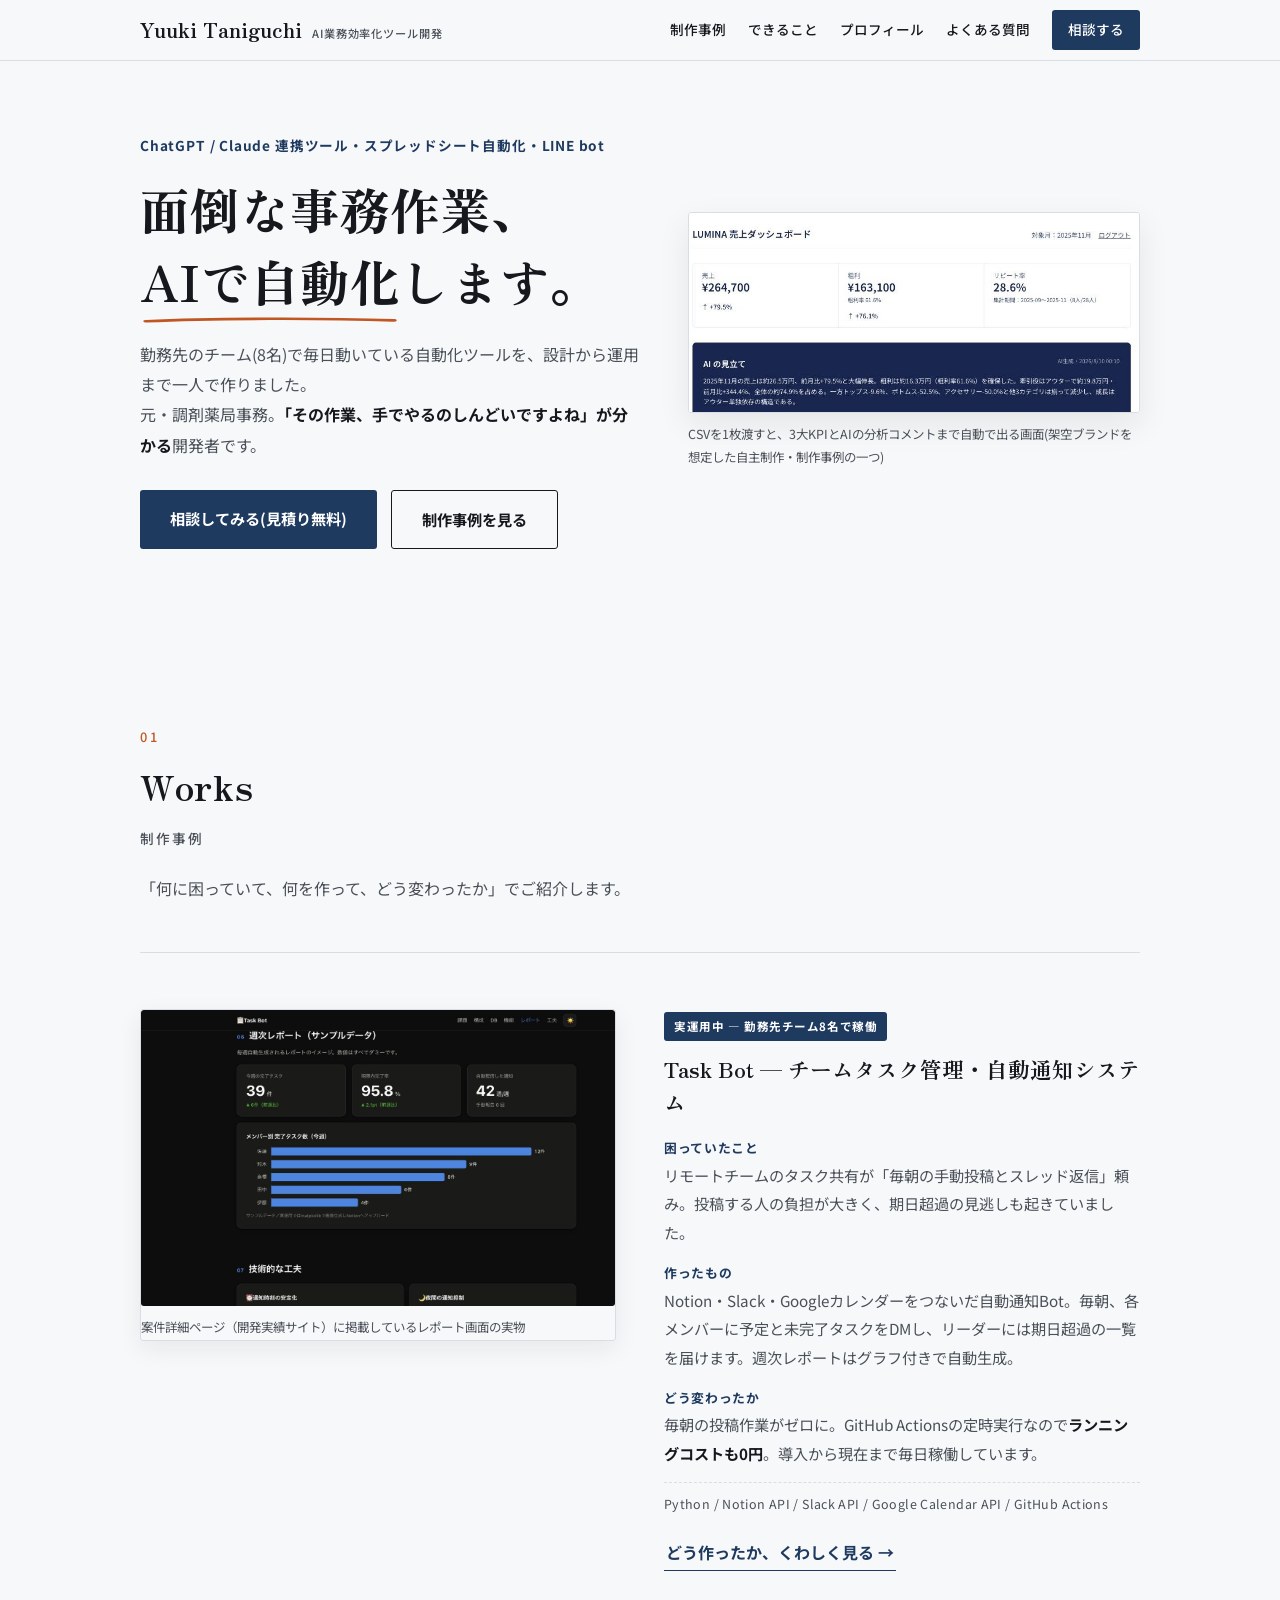
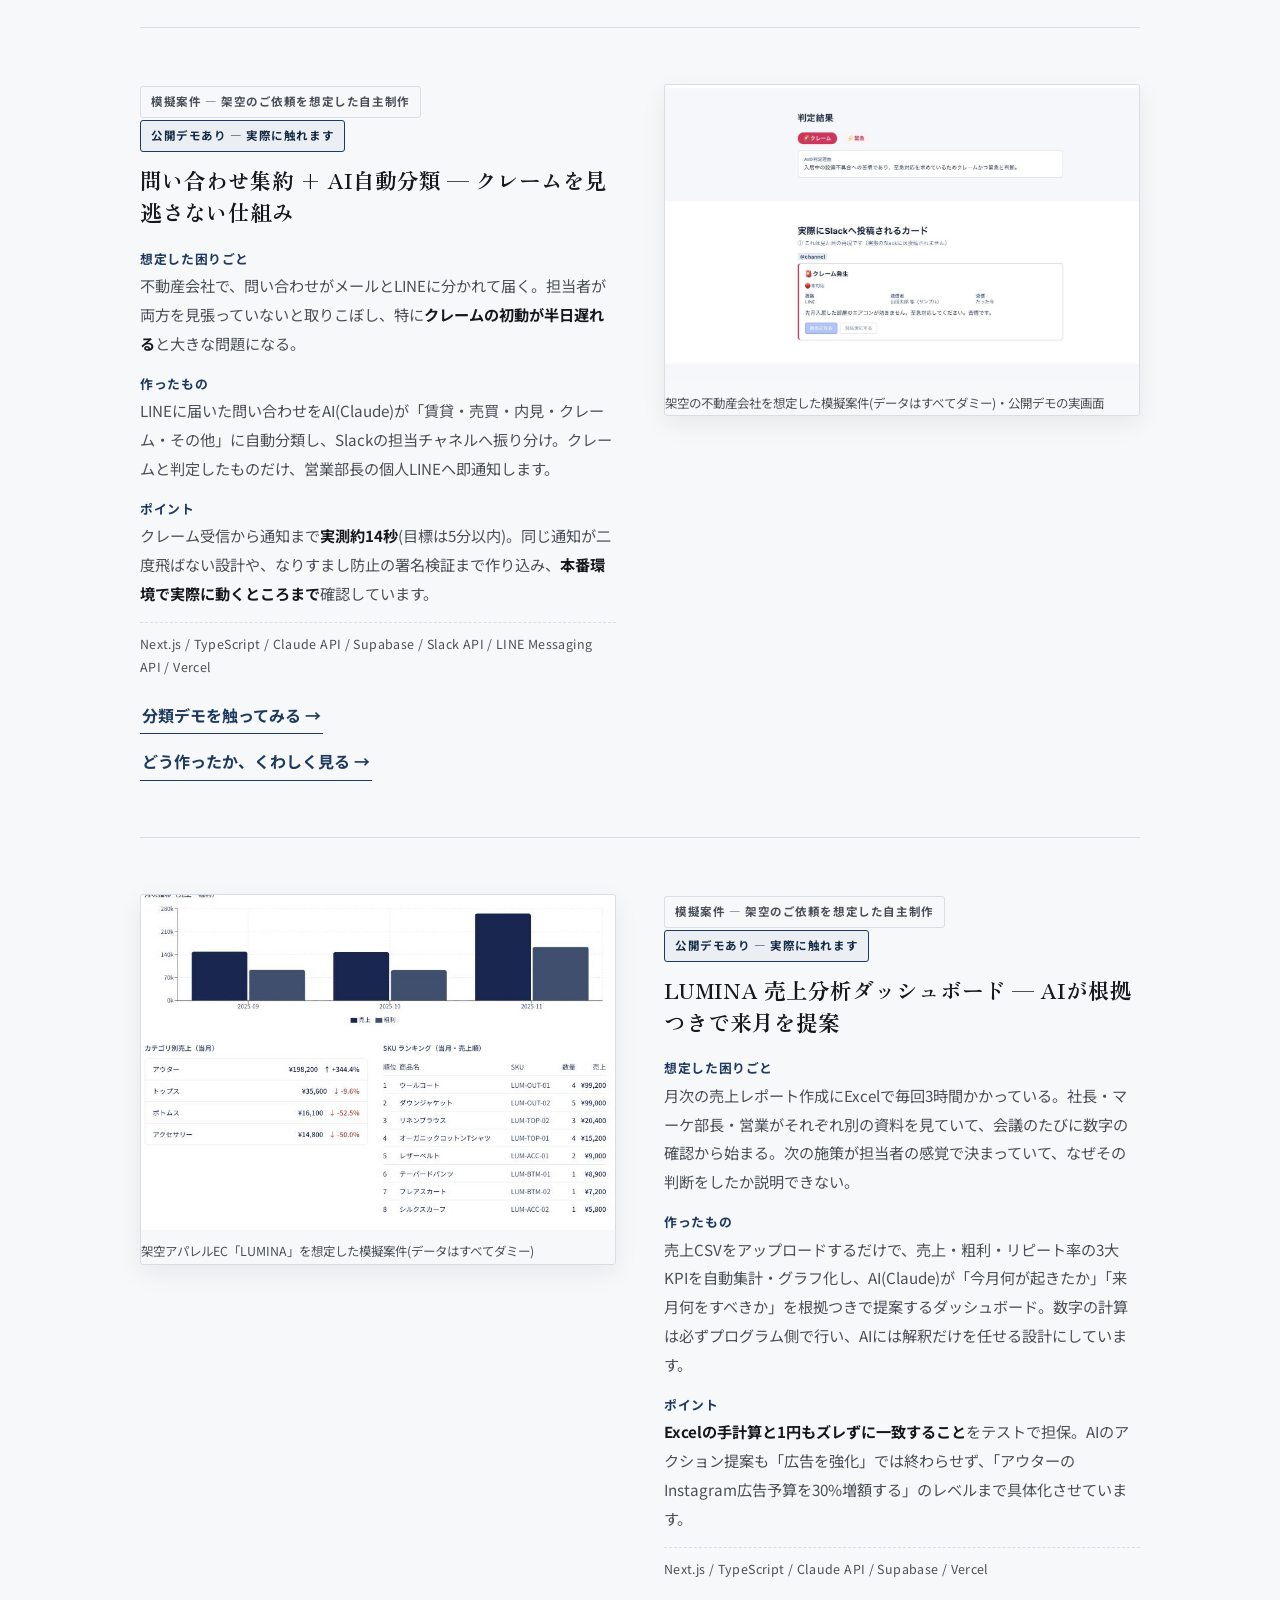
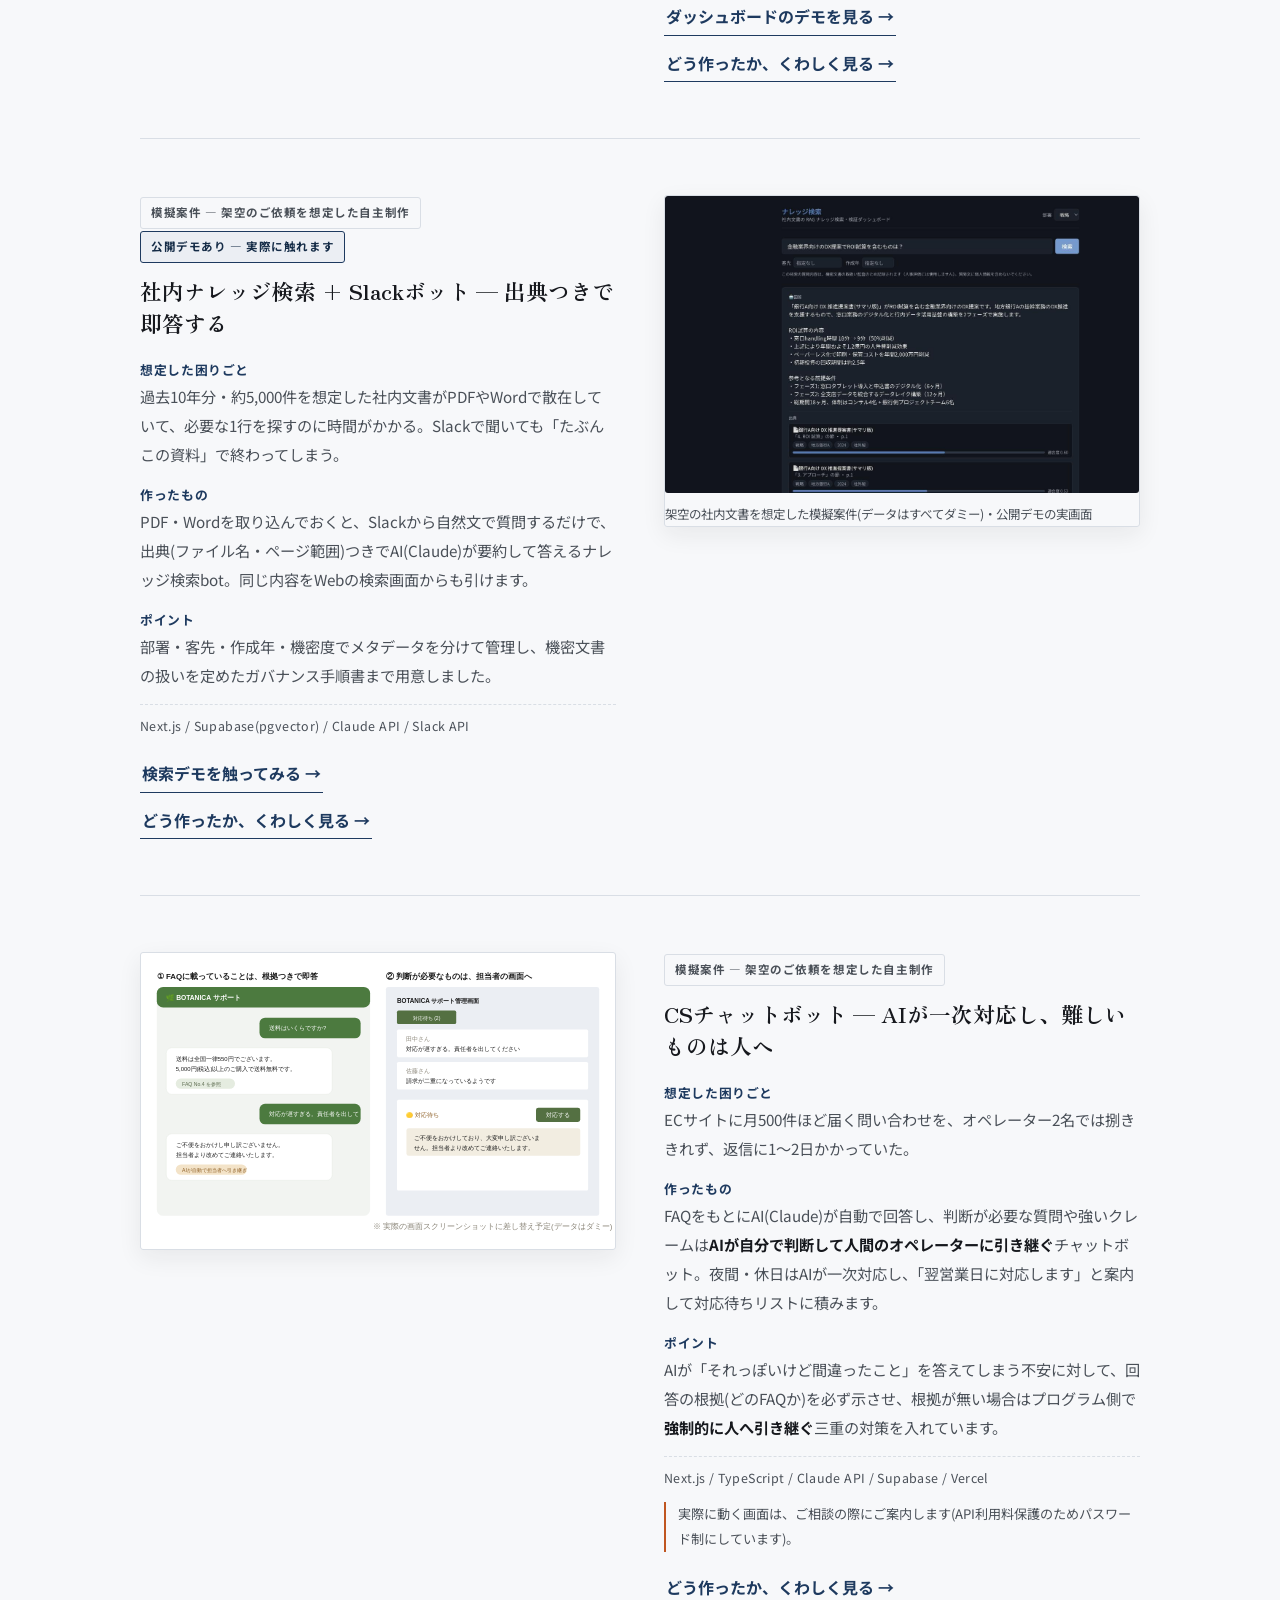
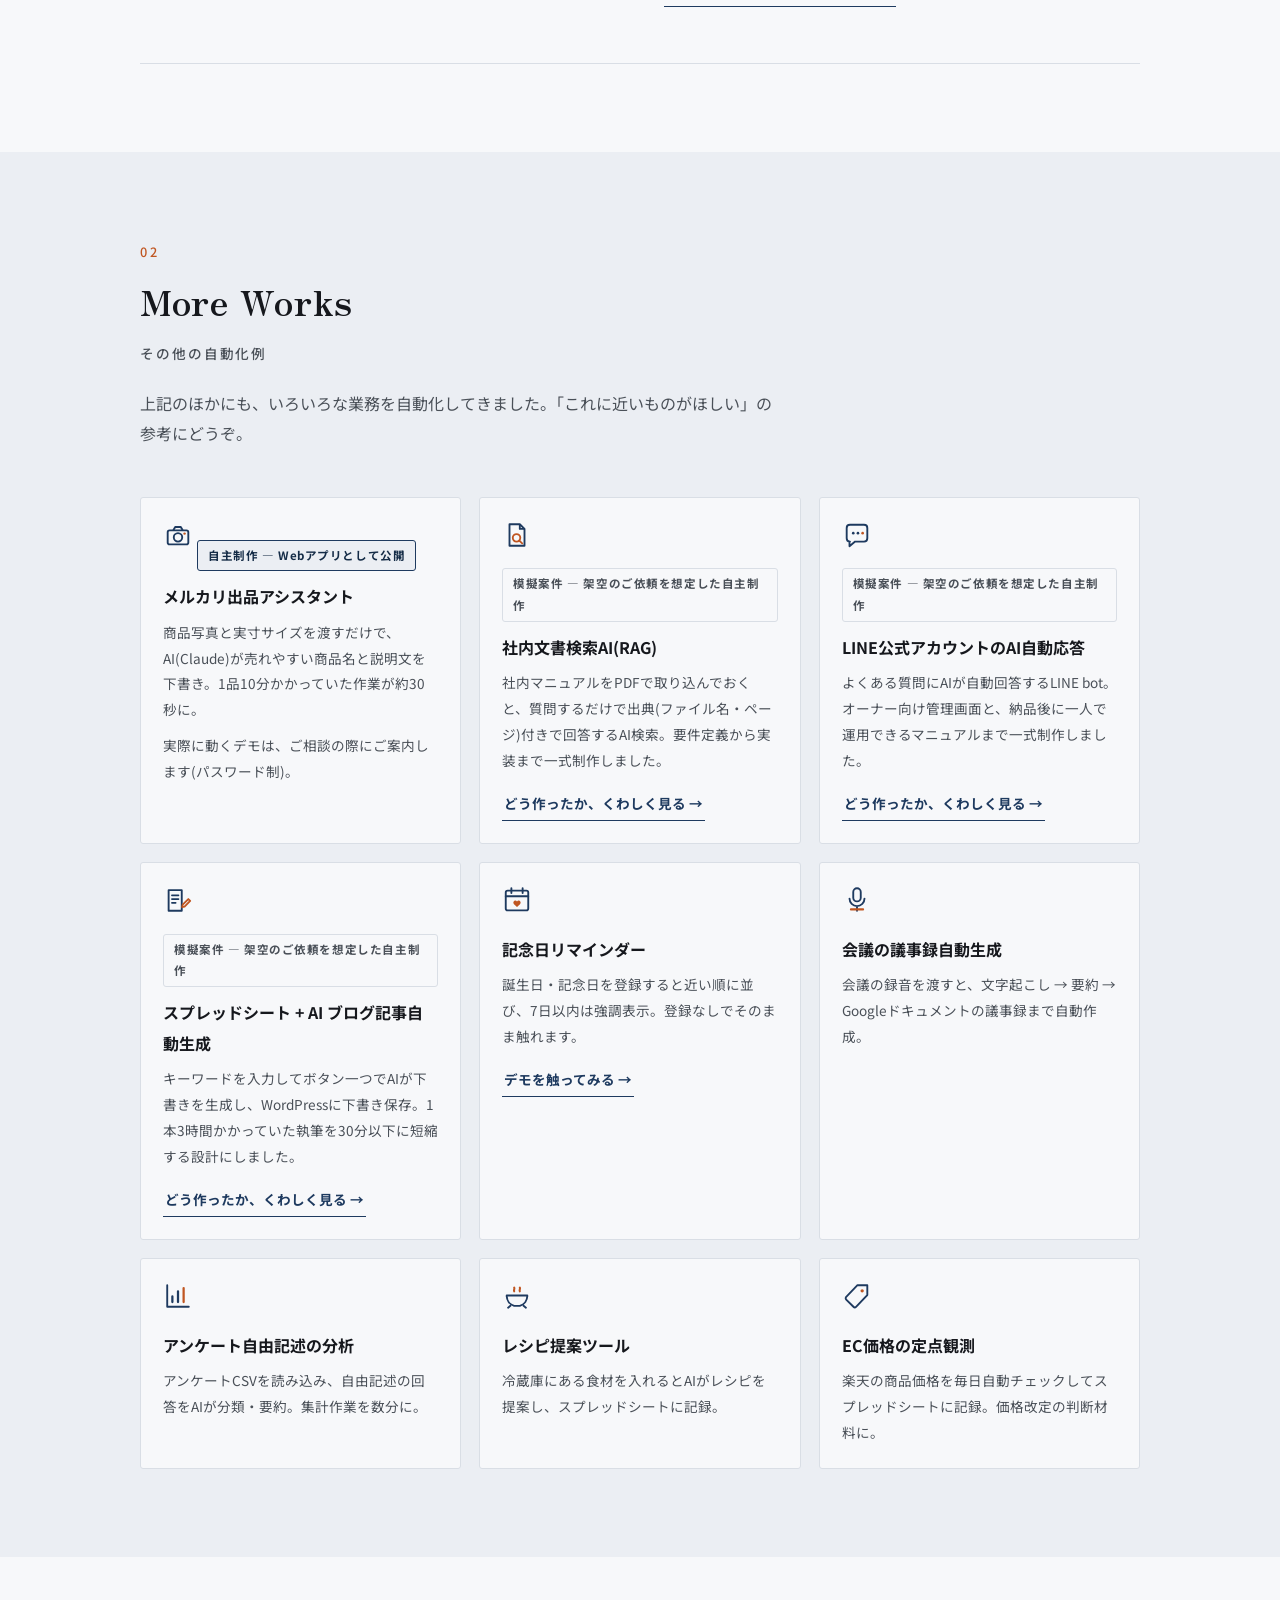
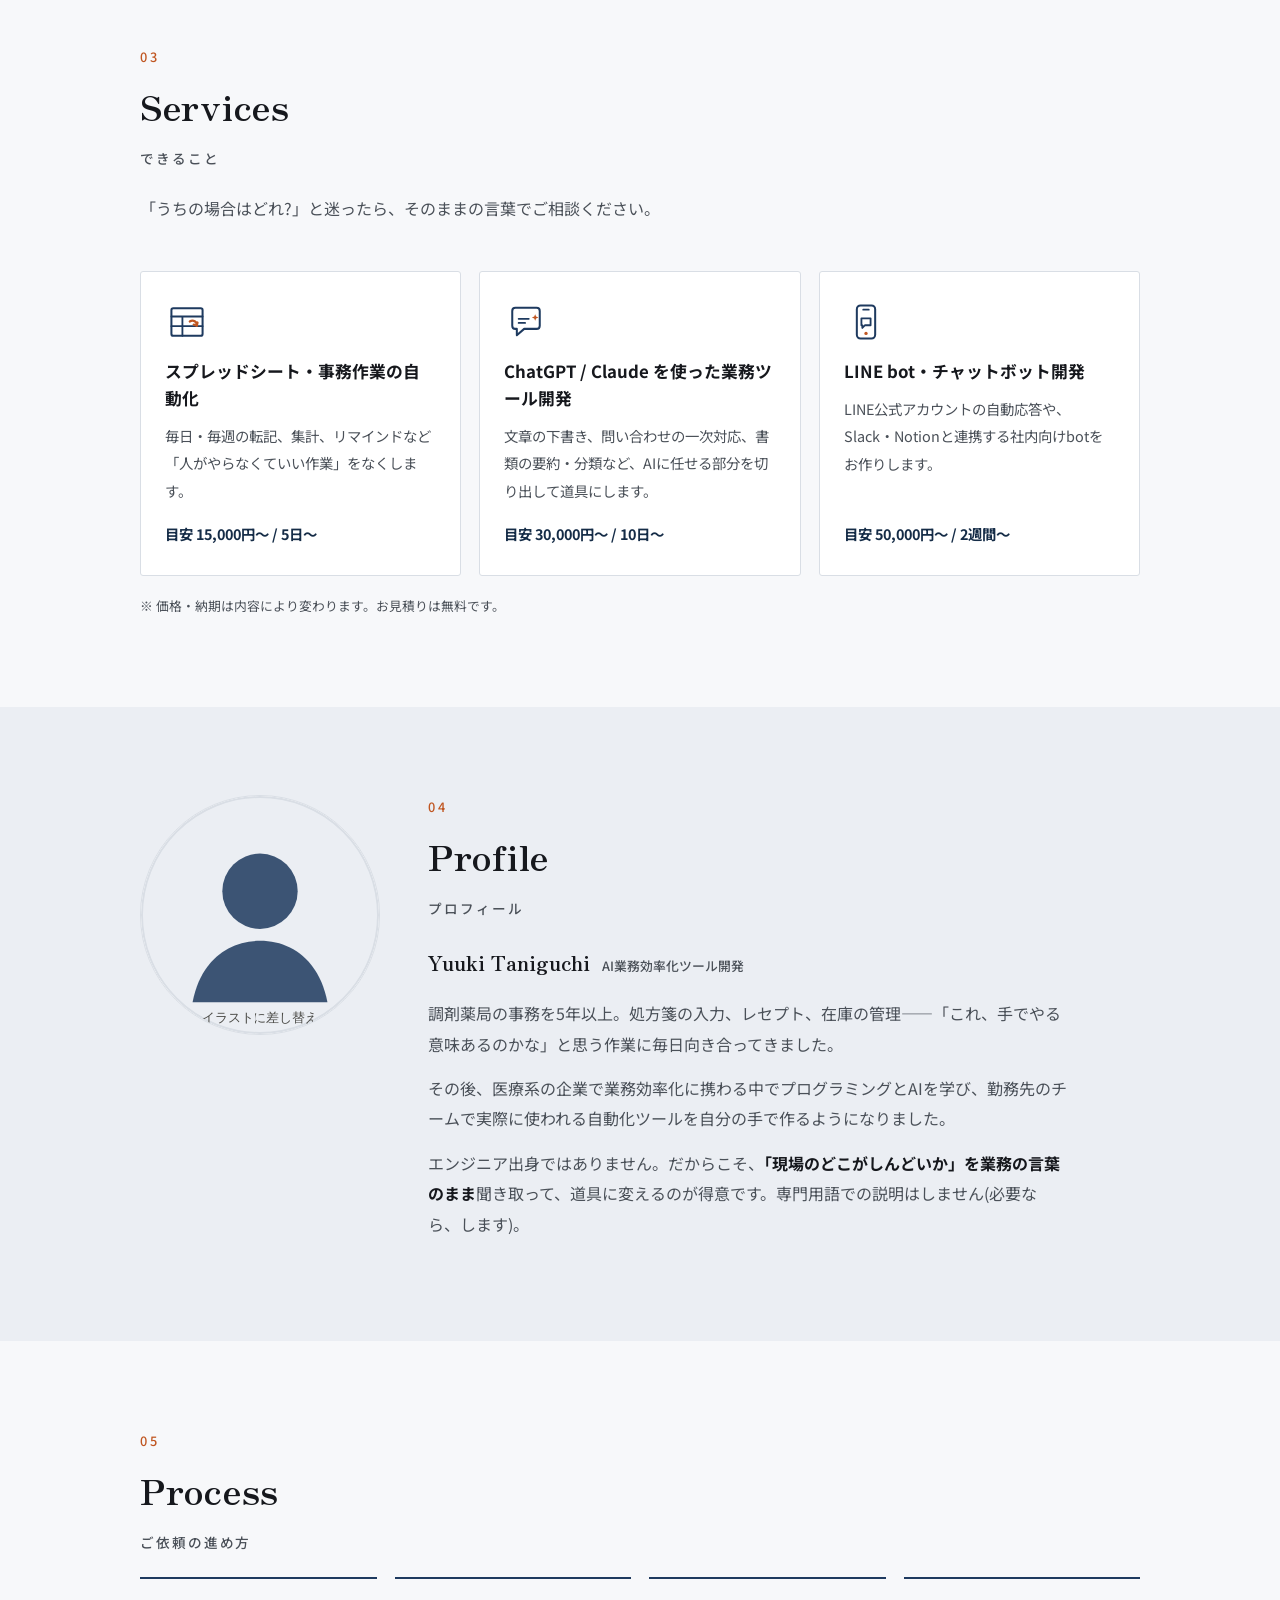
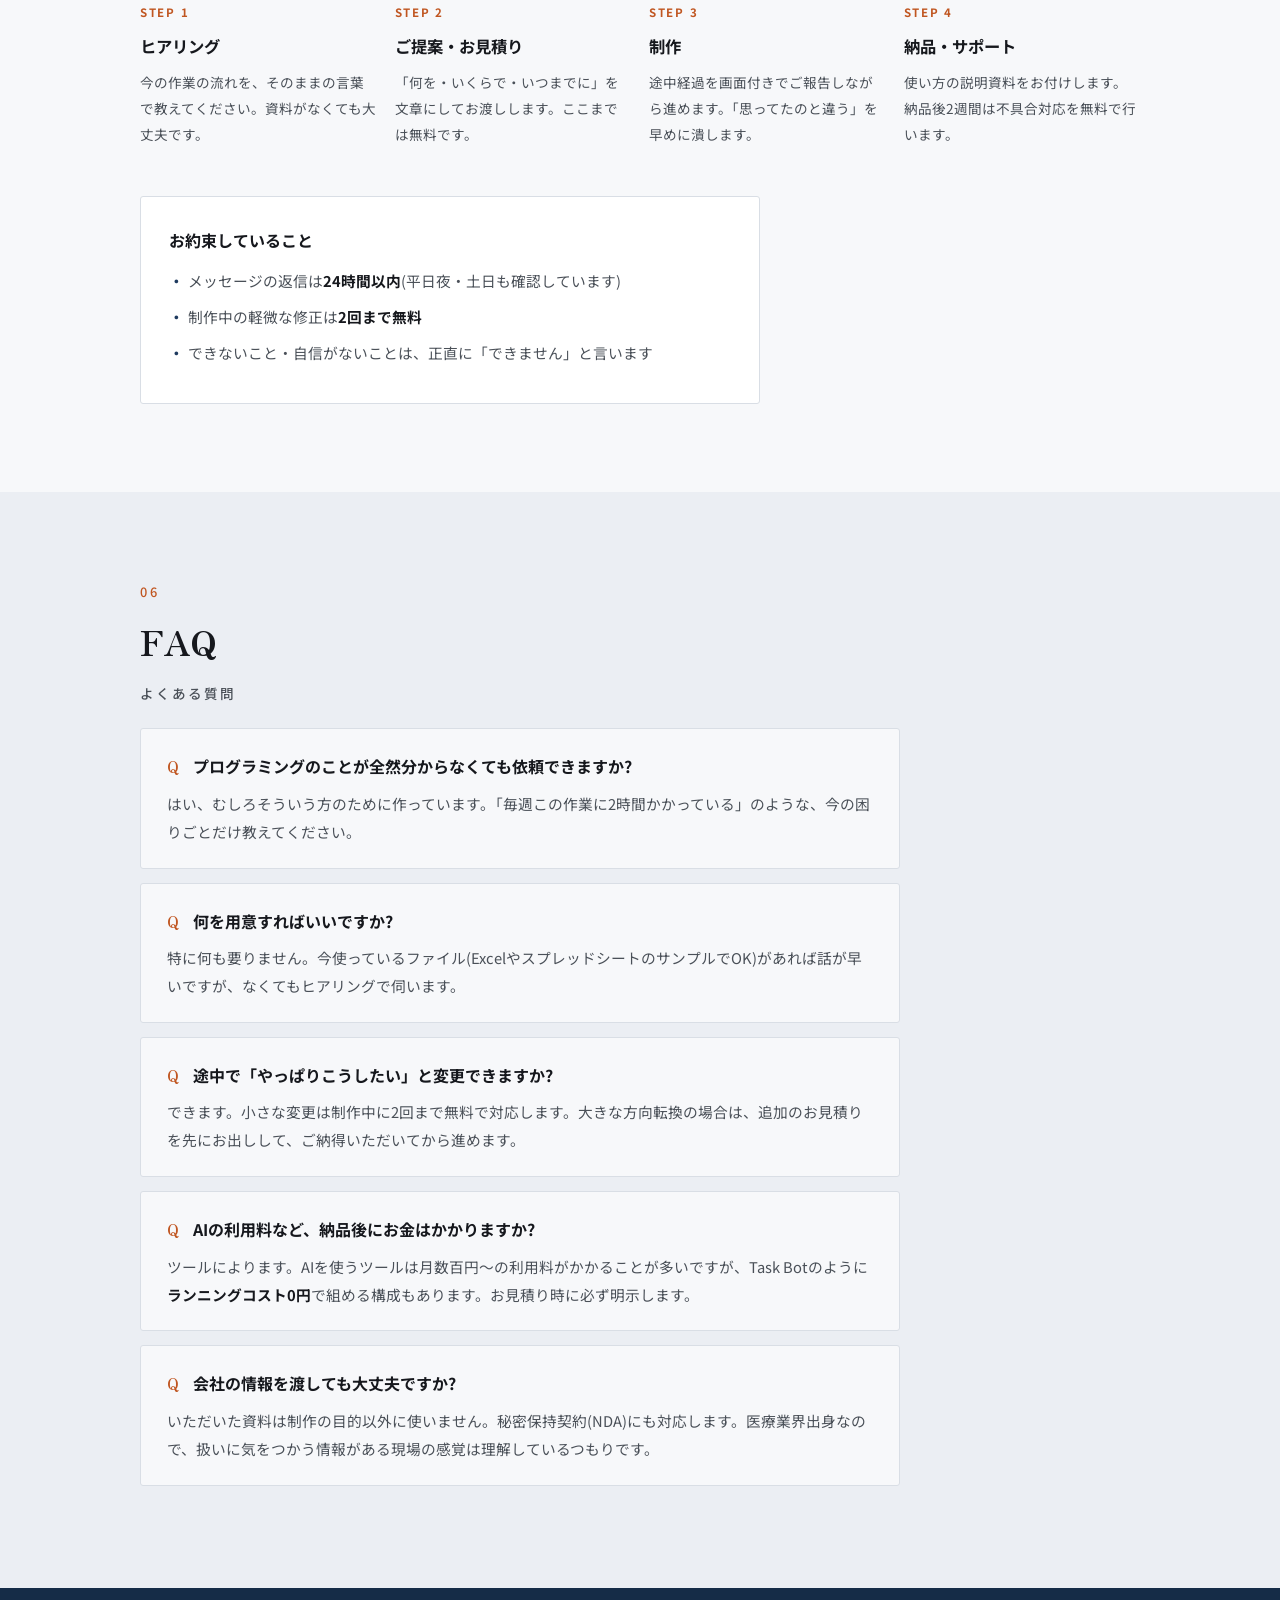
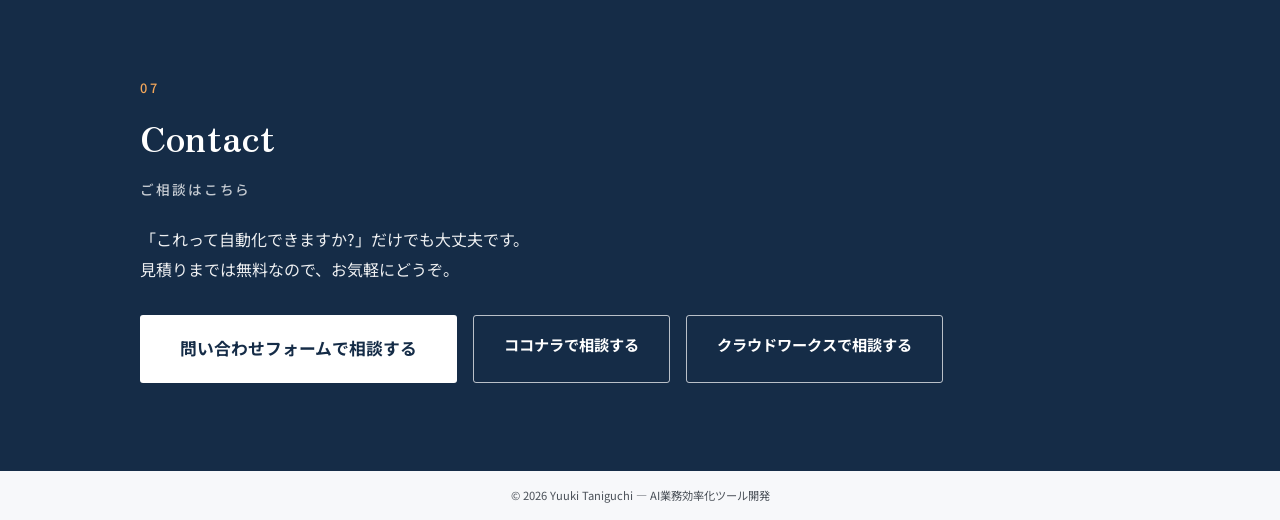
==== commit 1732a958: "手順14: Task Bot・p5・p7の実スクショに差し替え、メルカリの実スクショも用意 - Task Bot: Netlify案件詳細ページの週次レポート画面(完了実績グラフ)を実スクショとして採" ====
--- a/index.html
+++ b/index.html
@@ -24,11 +24,11 @@
     />
     <meta
       property="og:image"
-      content="https://REPLACE-WITH-YOUR-DOMAIN.vercel.app/images/ogp.png"
+      content="https://yuuki-taniguchi-portfolio.vercel.app/images/ogp.png"
     />
     <meta
       property="og:url"
-      content="https://REPLACE-WITH-YOUR-DOMAIN.vercel.app/"
+      content="https://yuuki-taniguchi-portfolio.vercel.app/"
     />
     <meta name="twitter:card" content="summary_large_image" />
 
@@ -115,12 +115,15 @@
           <article id="work-taskbot" class="work reveal">
             <figure class="work-visual">
               <img
-                src="images/placeholder-taskbot.svg"
-                alt="Task Botが毎朝Slackに自動投稿するタスク一覧と週次レポートのグラフ"
-                width="1200"
-                height="750"
+                src="images/taskbot-demo.jpg"
+                alt="Task Botが毎週自動生成する完了実績レポート。今週の完了タスク数・期限内完了率・メンバー別の完了タスク数グラフが並ぶ画面"
+                width="1300"
+                height="813"
                 loading="lazy"
               />
+              <figcaption>
+                案件詳細ページ（開発実績サイト）に掲載しているレポート画面の実物
+              </figcaption>
             </figure>
             <div class="work-body">
               <p class="work-badges">
@@ -172,14 +175,14 @@
           <article id="work-inquiry-hub" class="work reveal">
             <figure class="work-visual">
               <img
-                src="images/placeholder-inquiryhub.svg"
-                alt="LINEに届いた問い合わせをAIが5分類し、Slackの担当チャネルへ振り分け、クレームは営業部長のLINEへ即通知する流れ"
-                width="1200"
-                height="750"
+                src="images/inquiry-hub-demo.jpg"
+                alt="「エアコンが効かない」という問い合わせをAIが分類し、クレーム・緊急と判定した理由、実際にSlackへ投稿されるカードの再現画面"
+                width="1300"
+                height="813"
                 loading="lazy"
               />
               <figcaption>
-                架空の不動産会社を想定した模擬案件(データはすべてダミー)
+                架空の不動産会社を想定した模擬案件(データはすべてダミー)・公開デモの実画面
               </figcaption>
             </figure>
             <div class="work-body">
@@ -306,14 +309,14 @@
           <article id="work-knowledge-search" class="work reveal">
             <figure class="work-visual">
               <img
-                src="images/placeholder-knowledge.svg"
-                alt="Slackで質問すると出典(ファイル名・ページ範囲)付きでAIが即答する社内ナレッジ検索の画面"
-                width="1200"
-                height="750"
+                src="images/knowledge-search-demo.jpg"
+                alt="「金融業界向けのDX提案でROI試算を含むものは？」と質問すると、出典(ファイル名・ページ範囲・適合度)付きでAIが即答する社内ナレッジ検索の画面"
+                width="1300"
+                height="813"
                 loading="lazy"
               />
               <figcaption>
-                架空の社内文書を想定した模擬案件(データはすべてダミー・実物のスクリーンショットは準備中)
+                架空の社内文書を想定した模擬案件(データはすべてダミー)・公開デモの実画面
               </figcaption>
             </figure>
             <div class="work-body">
@@ -1069,5 +1072,13 @@
     </div>
 
     <script src="js/main.js"></script>
+    <script>
+      window.va =
+        window.va ||
+        function () {
+          (window.vaq = window.vaq || []).push(arguments);
+        };
+    </script>
+    <script defer src="/_vercel/insights/script.js"></script>
   </body>
 </html>
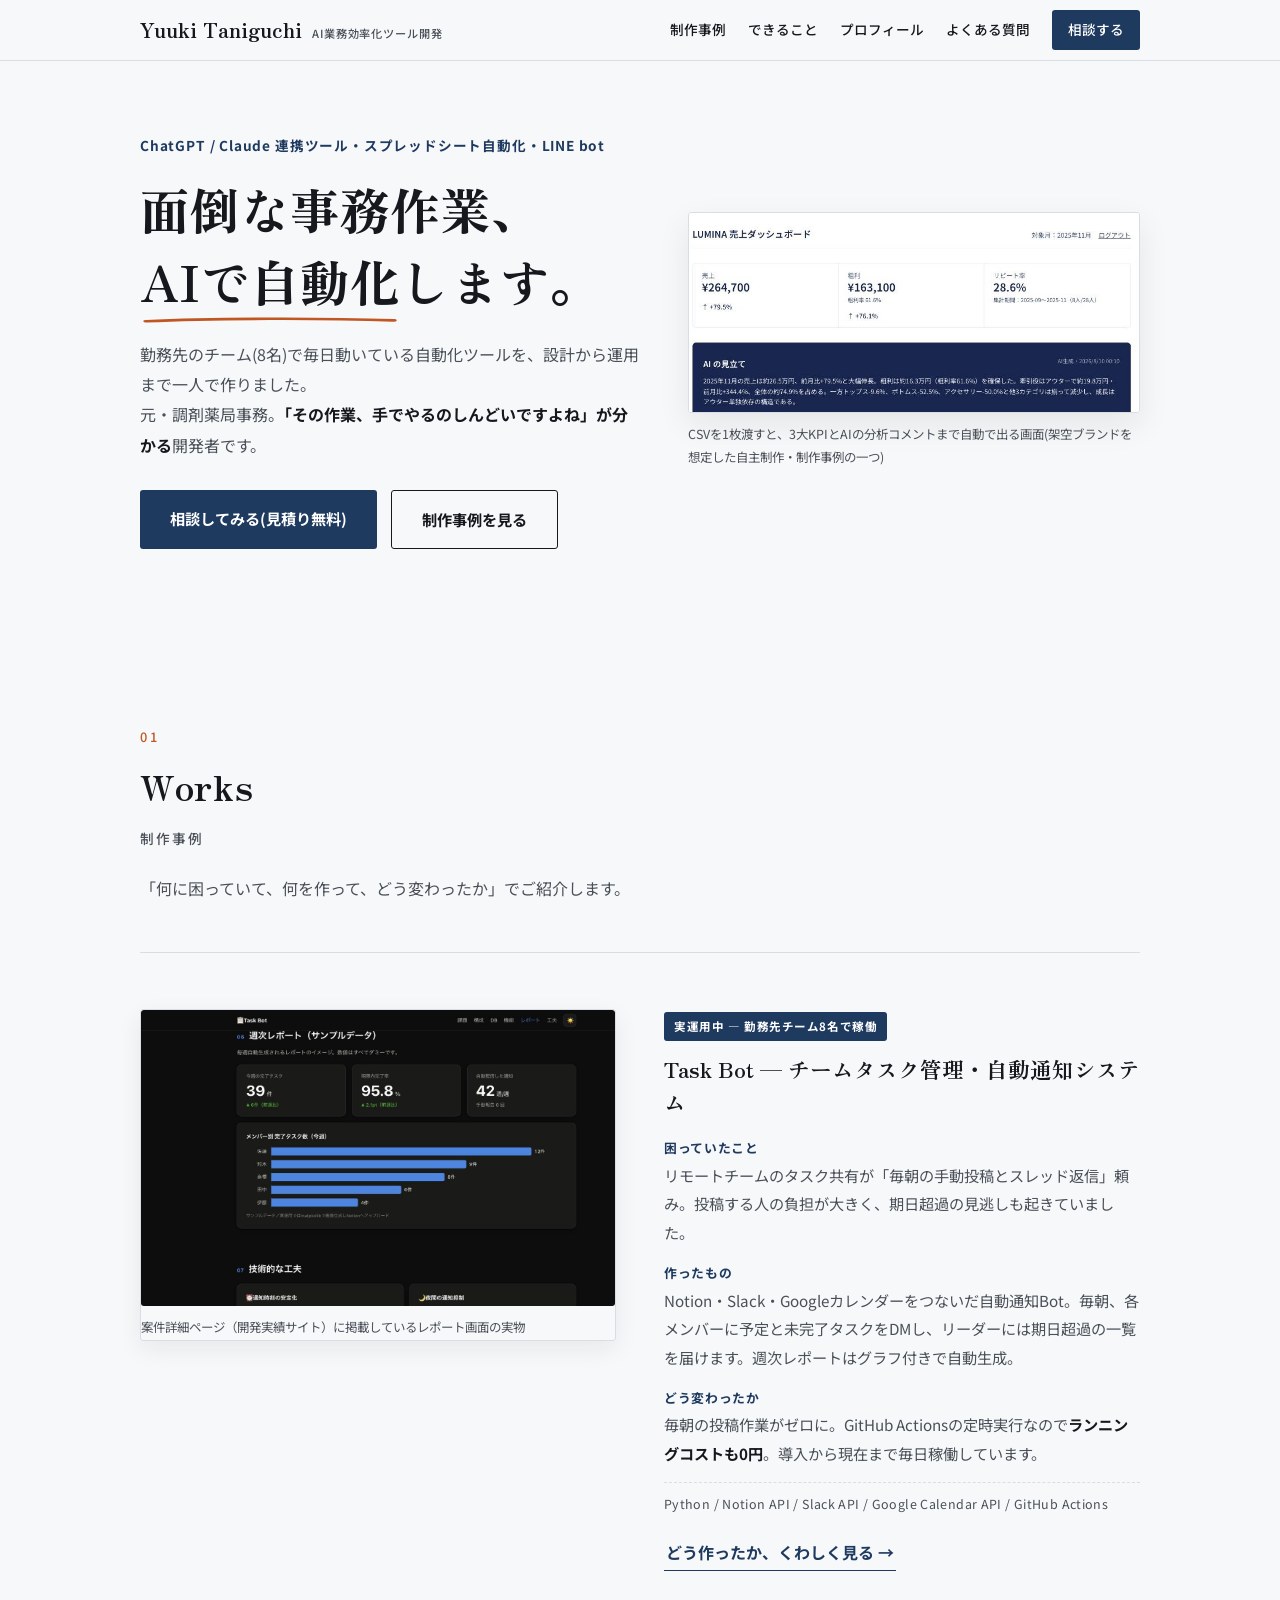
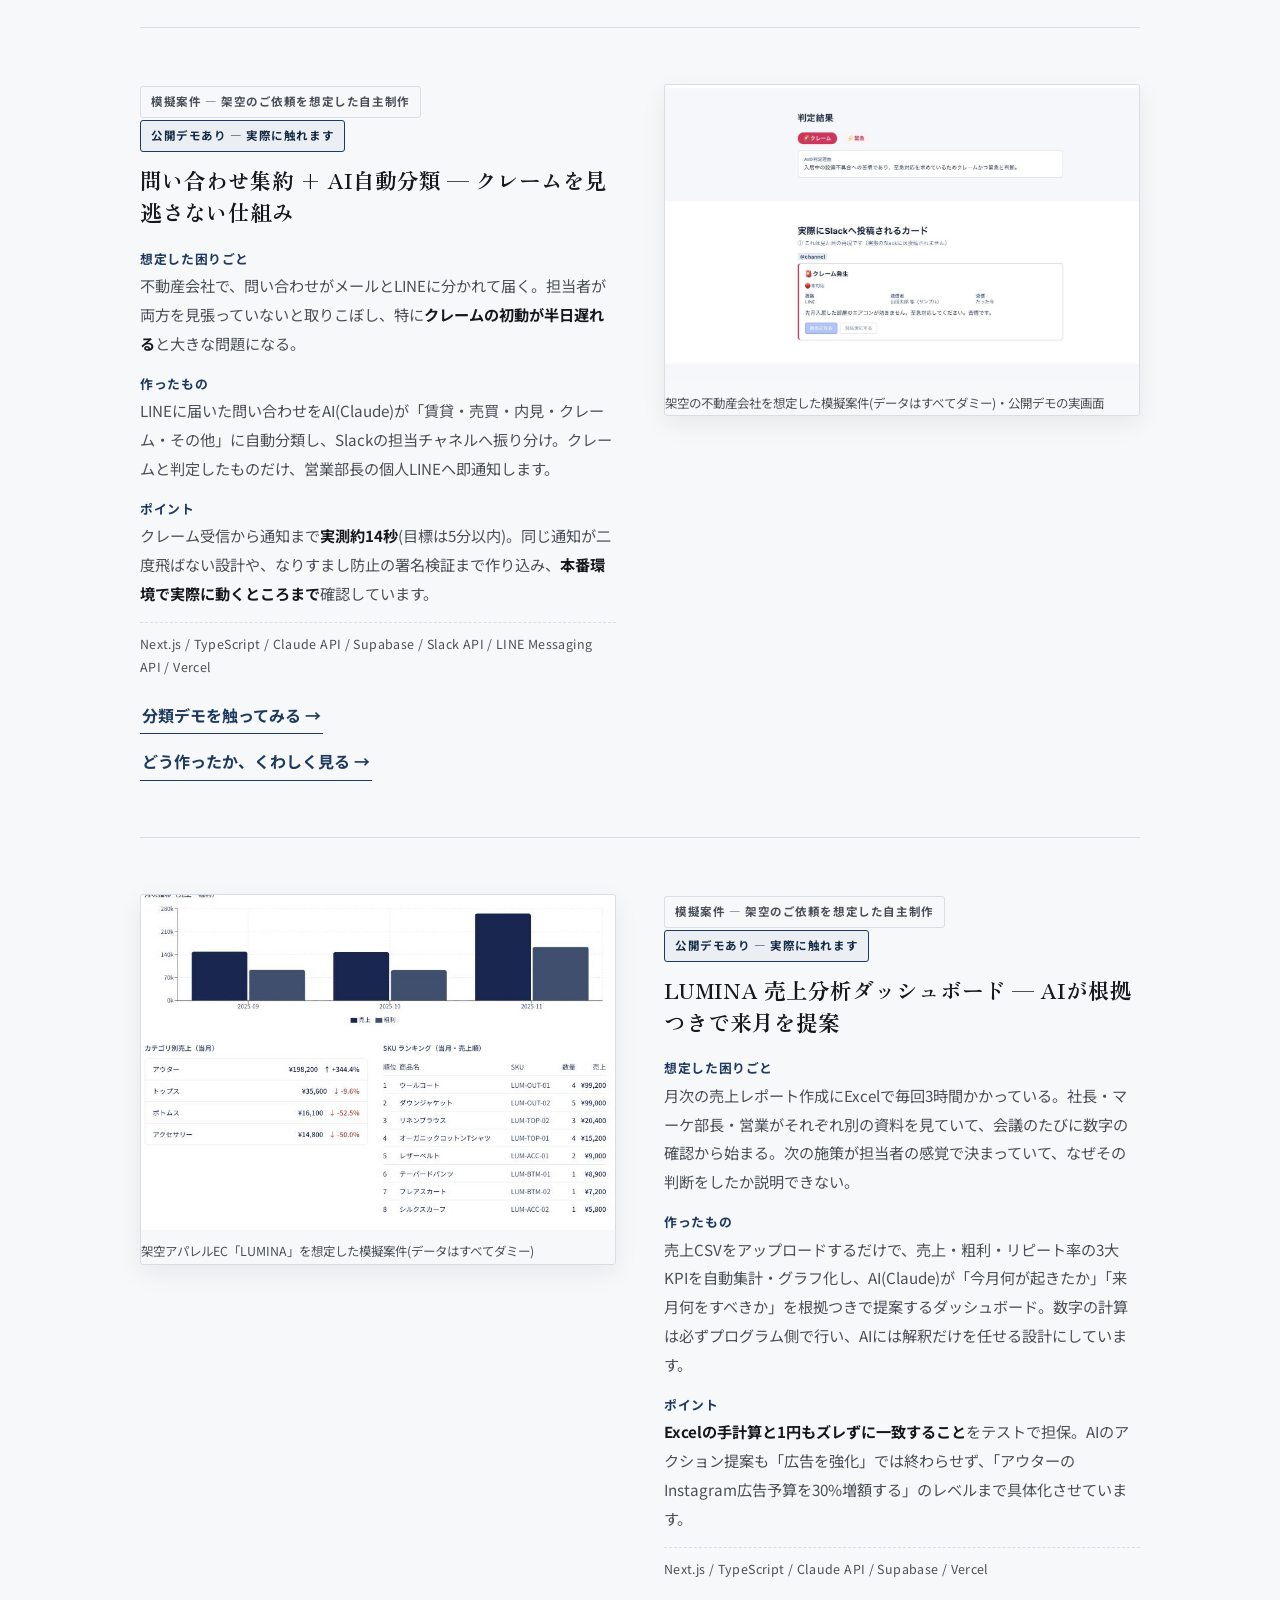
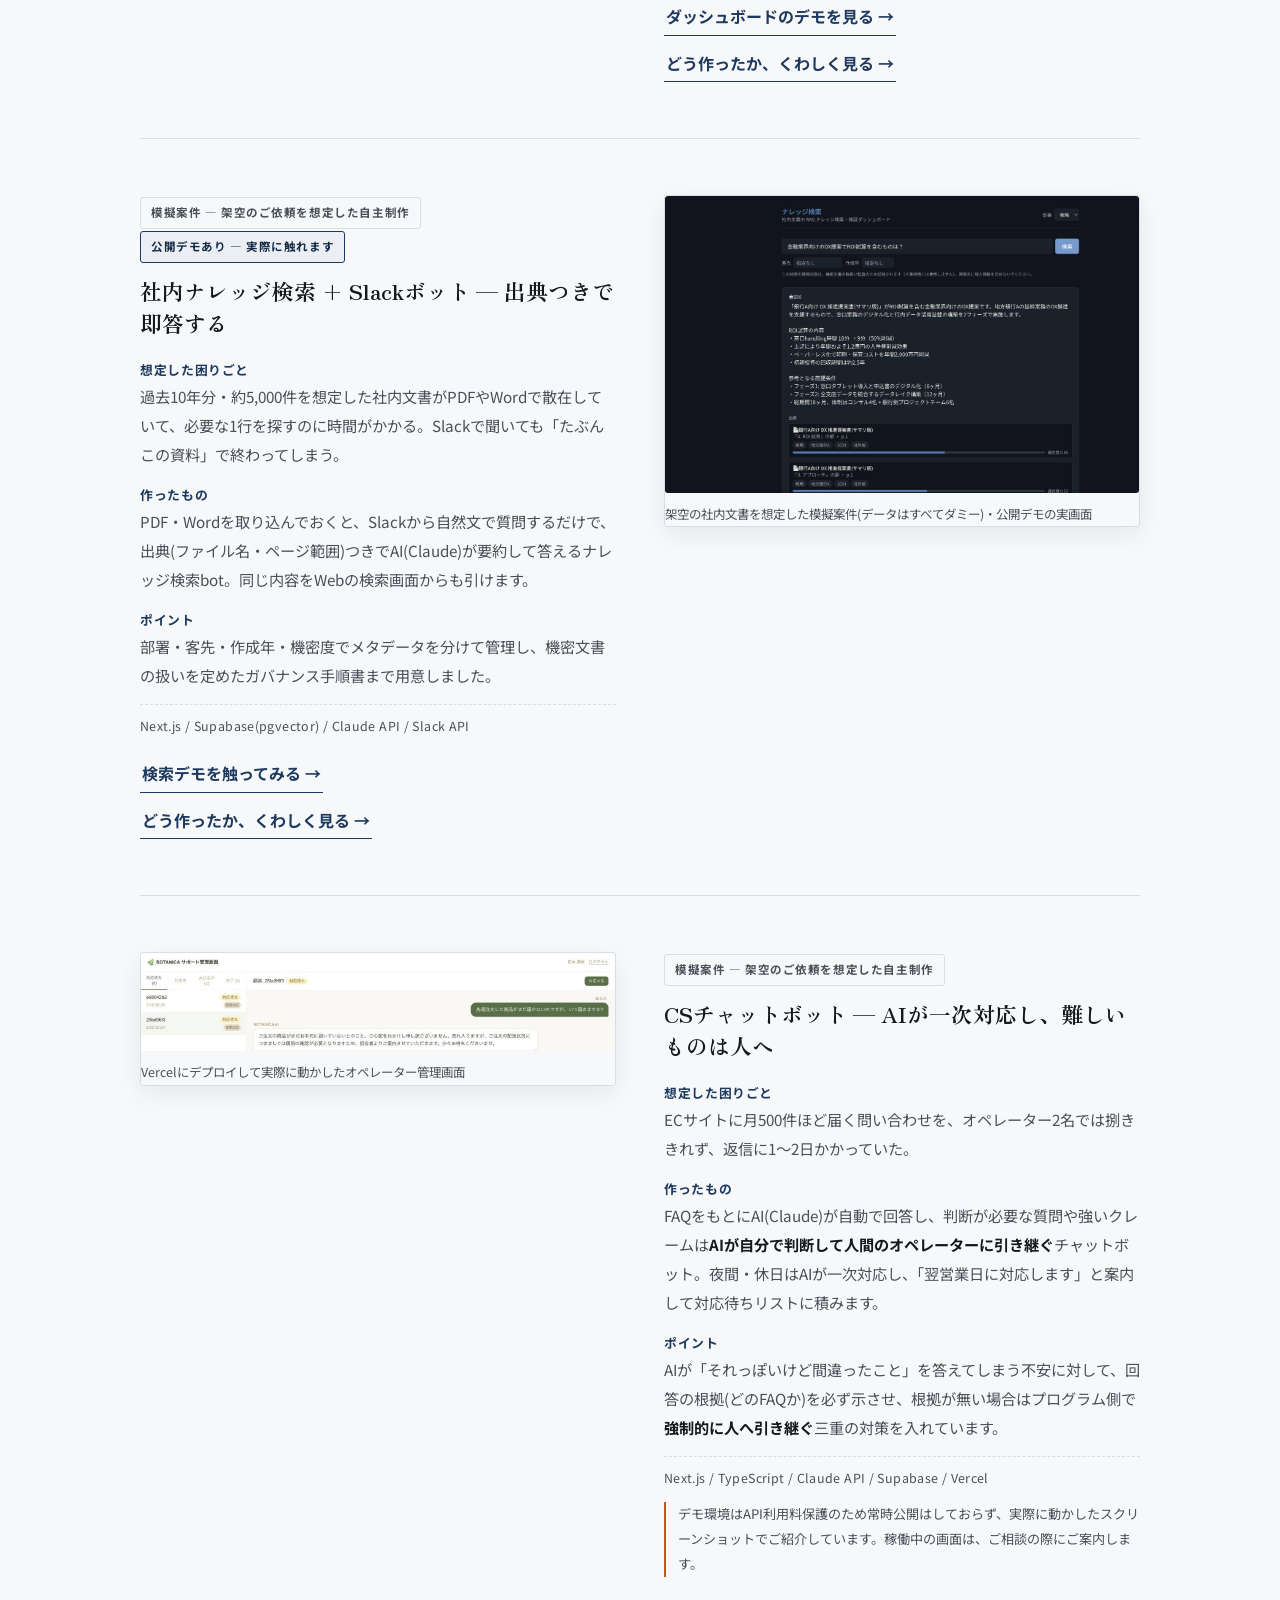
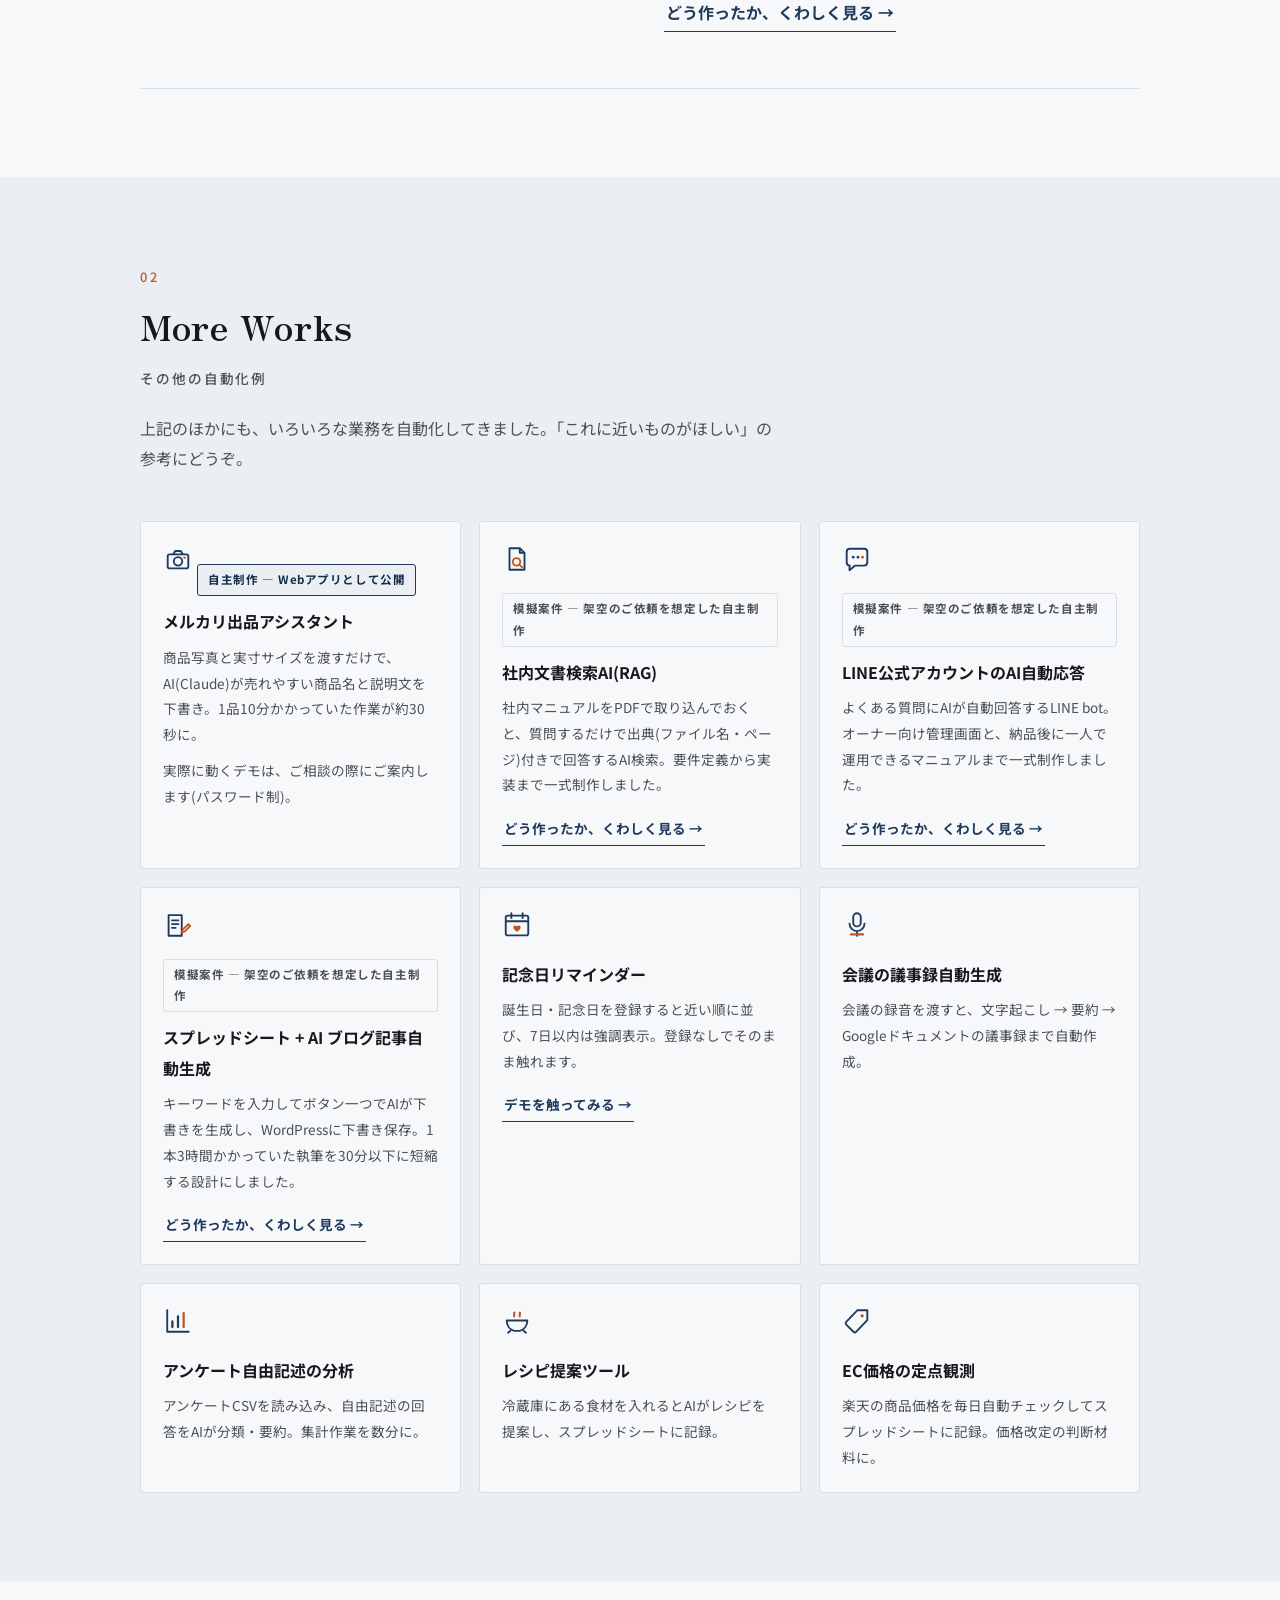
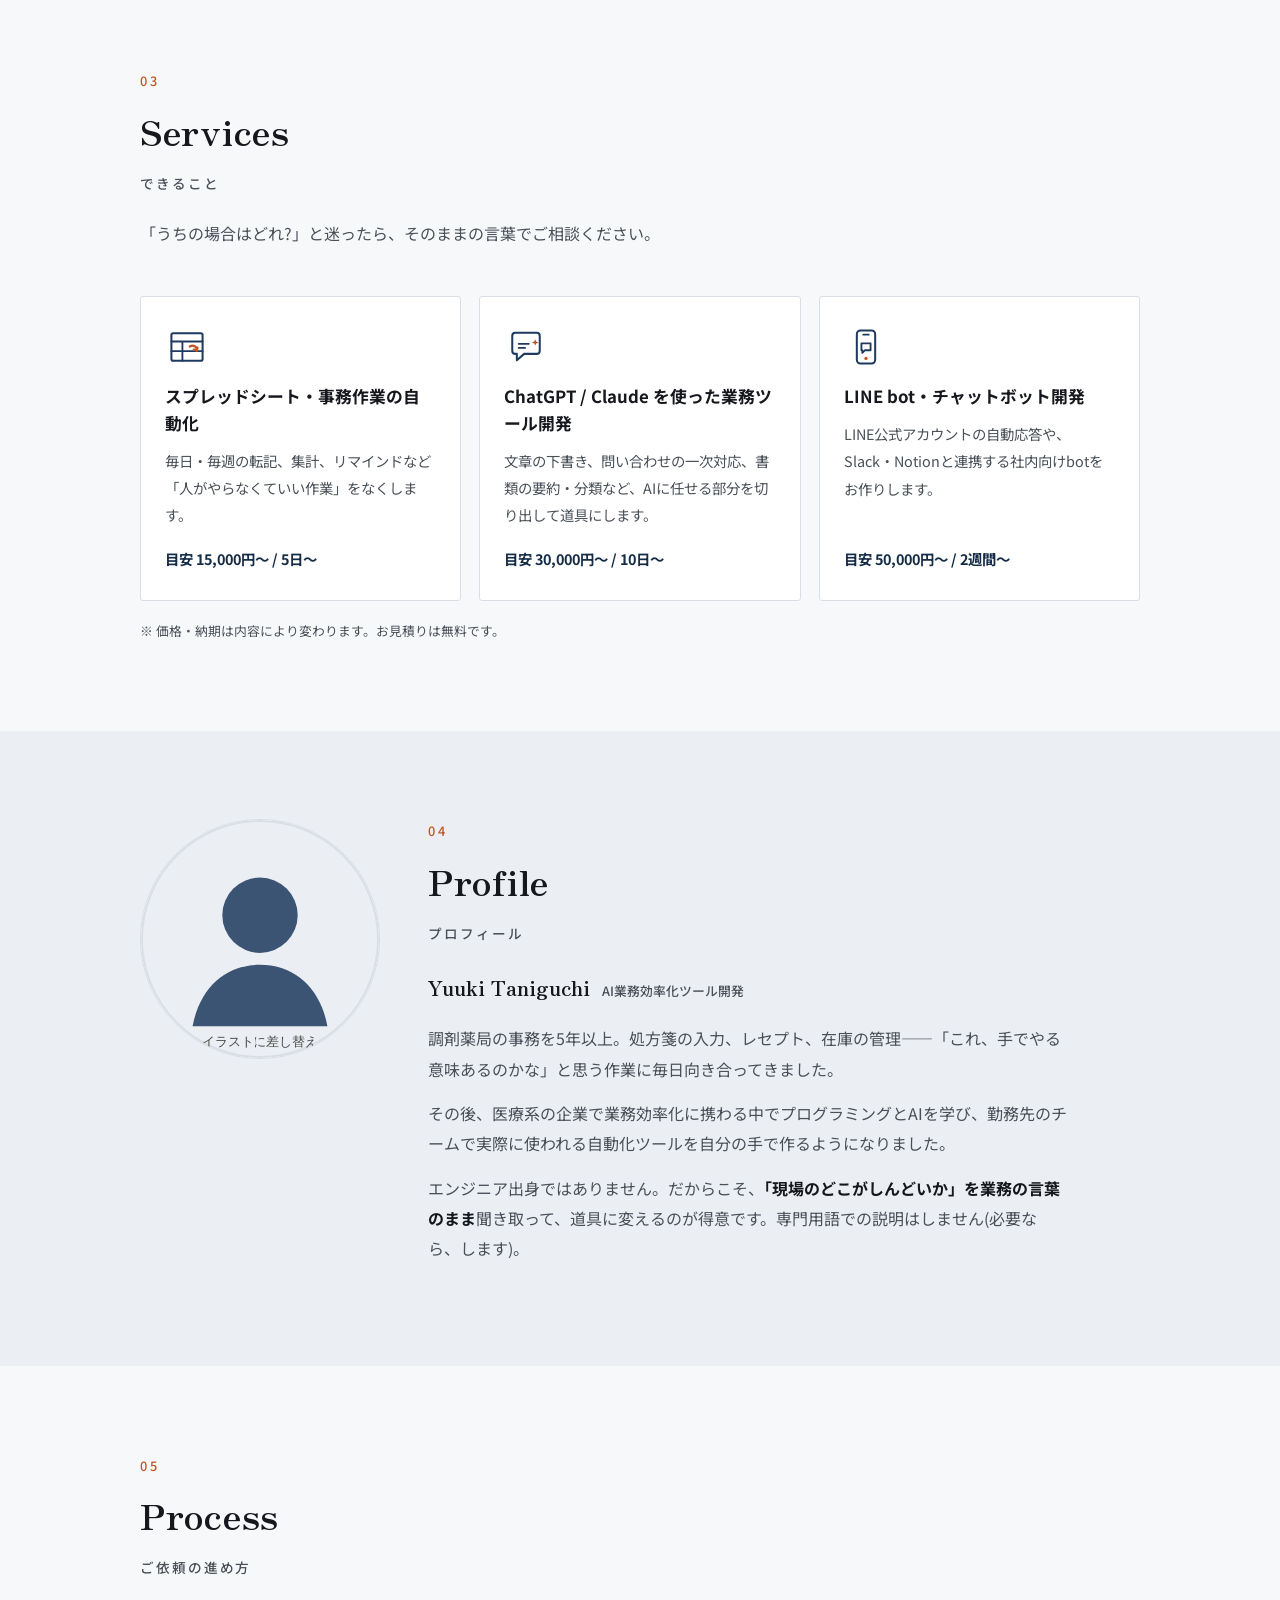
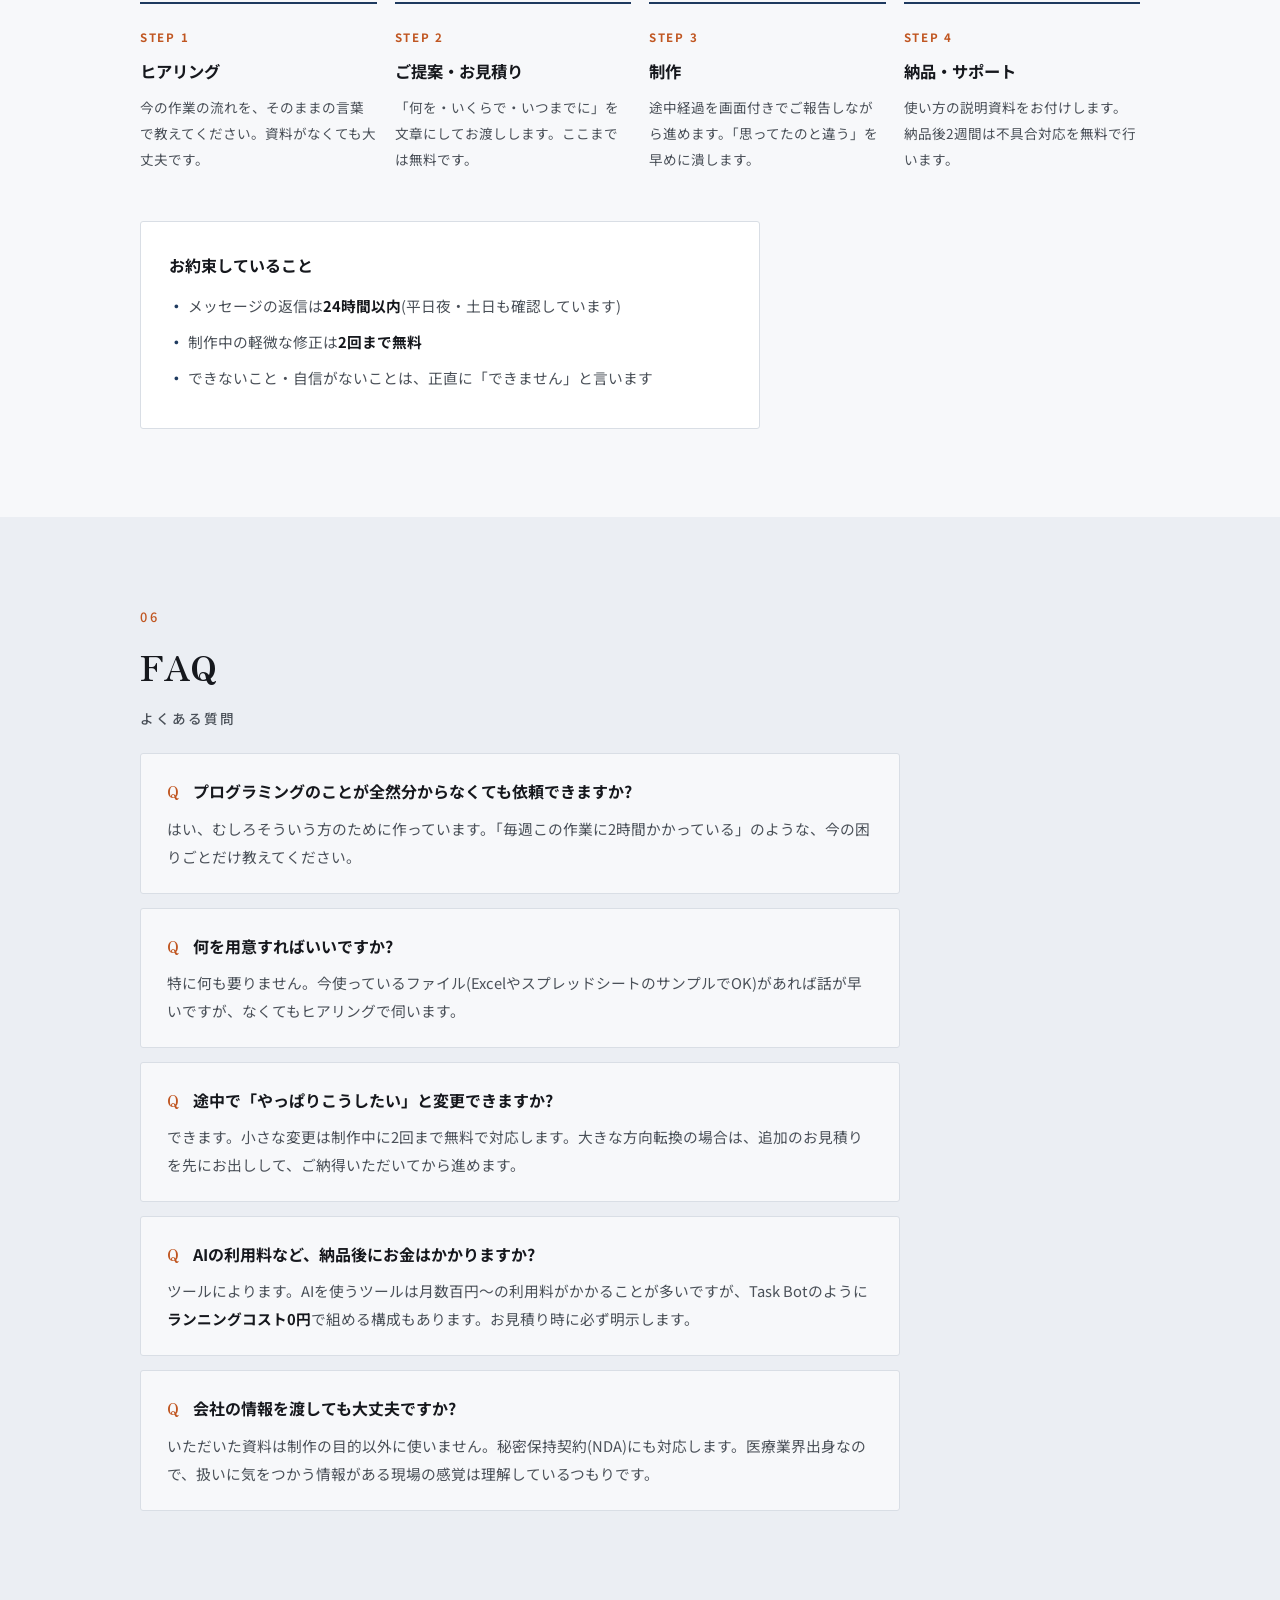
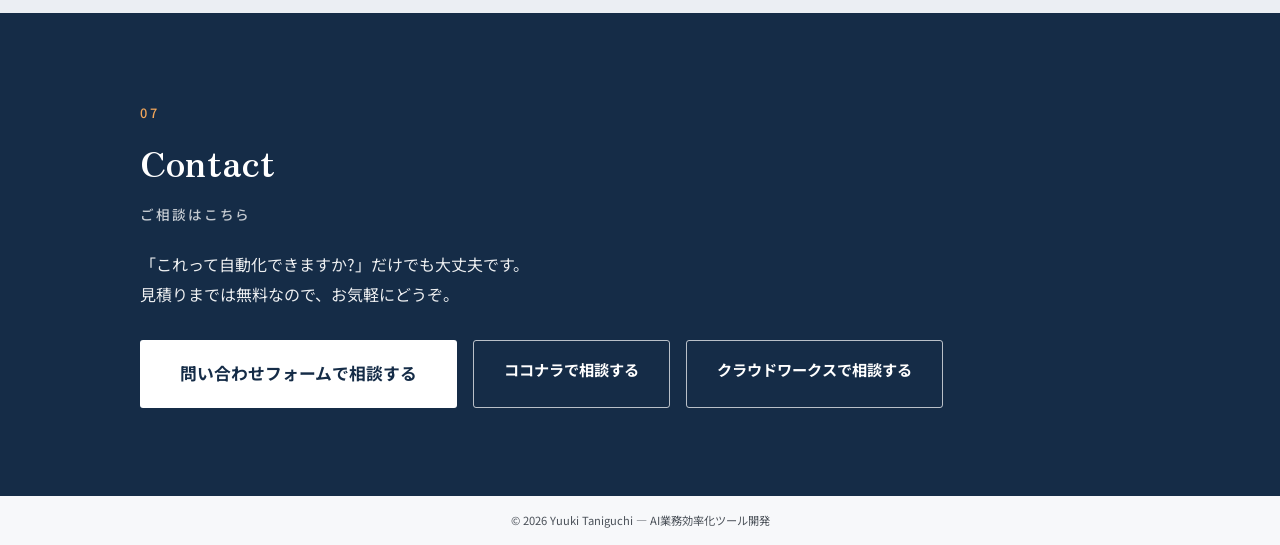
==== commit 5bfb6bfb: "feat: p4 CSチャットボットの実スクショを導入 - p4をVercelに一時デプロイし、顧客向けチャットウィジェット・   オペレーター管理画面の実際の動作をスクリーンショット撮影 - wor" ====
--- a/index.html
+++ b/index.html
@@ -375,12 +375,15 @@
           <article id="work-cs-chatbot" class="work reveal">
             <figure class="work-visual">
               <img
-                src="images/placeholder-ecchatbot.svg"
-                alt="ECサイトのチャットボットがFAQをもとに根拠つきで即答し、判断が必要な質問は担当者の管理画面へ自動で引き継ぐ流れ"
-                width="1200"
-                height="750"
+                src="images/ec-chatbot-dashboard.jpg"
+                alt="オペレーター管理画面の実際の画面。個別の配送状況確認が必要な質問をAIが自動で「対応待ち」に振り分けている"
+                width="1456"
+                height="300"
                 loading="lazy"
               />
+              <figcaption>
+                Vercelにデプロイして実際に動かしたオペレーター管理画面
+              </figcaption>
             </figure>
             <div class="work-body">
               <p class="work-badges">
@@ -415,7 +418,7 @@
                 Next.js / TypeScript / Claude API / Supabase / Vercel
               </p>
               <p class="work-note">
-                実際に動く画面は、ご相談の際にご案内します(API利用料保護のためパスワード制にしています)。
+                デモ環境はAPI利用料保護のため常時公開はしておらず、実際に動かしたスクリーンショットでご紹介しています。稼働中の画面は、ご相談の際にご案内します。
               </p>
               <p class="work-links">
                 <a class="text-link" href="works/ec-chatbot.html"
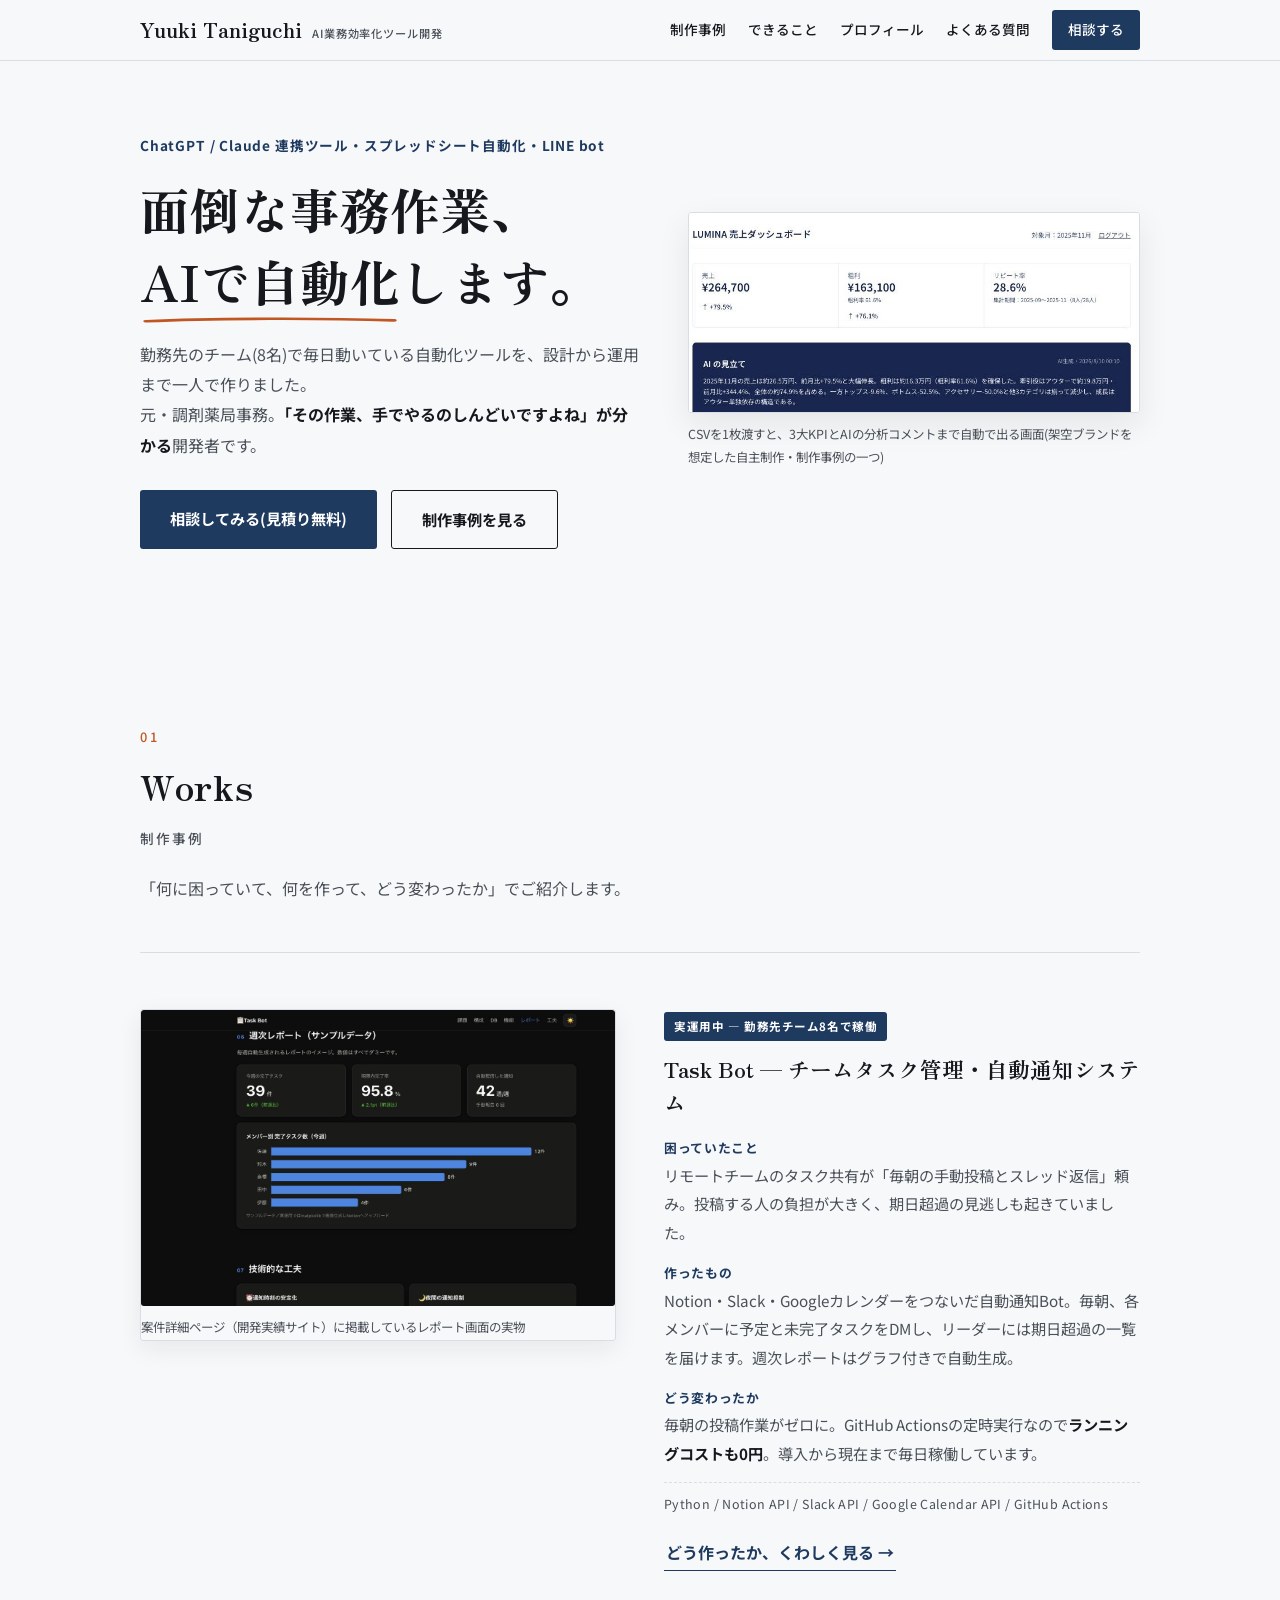
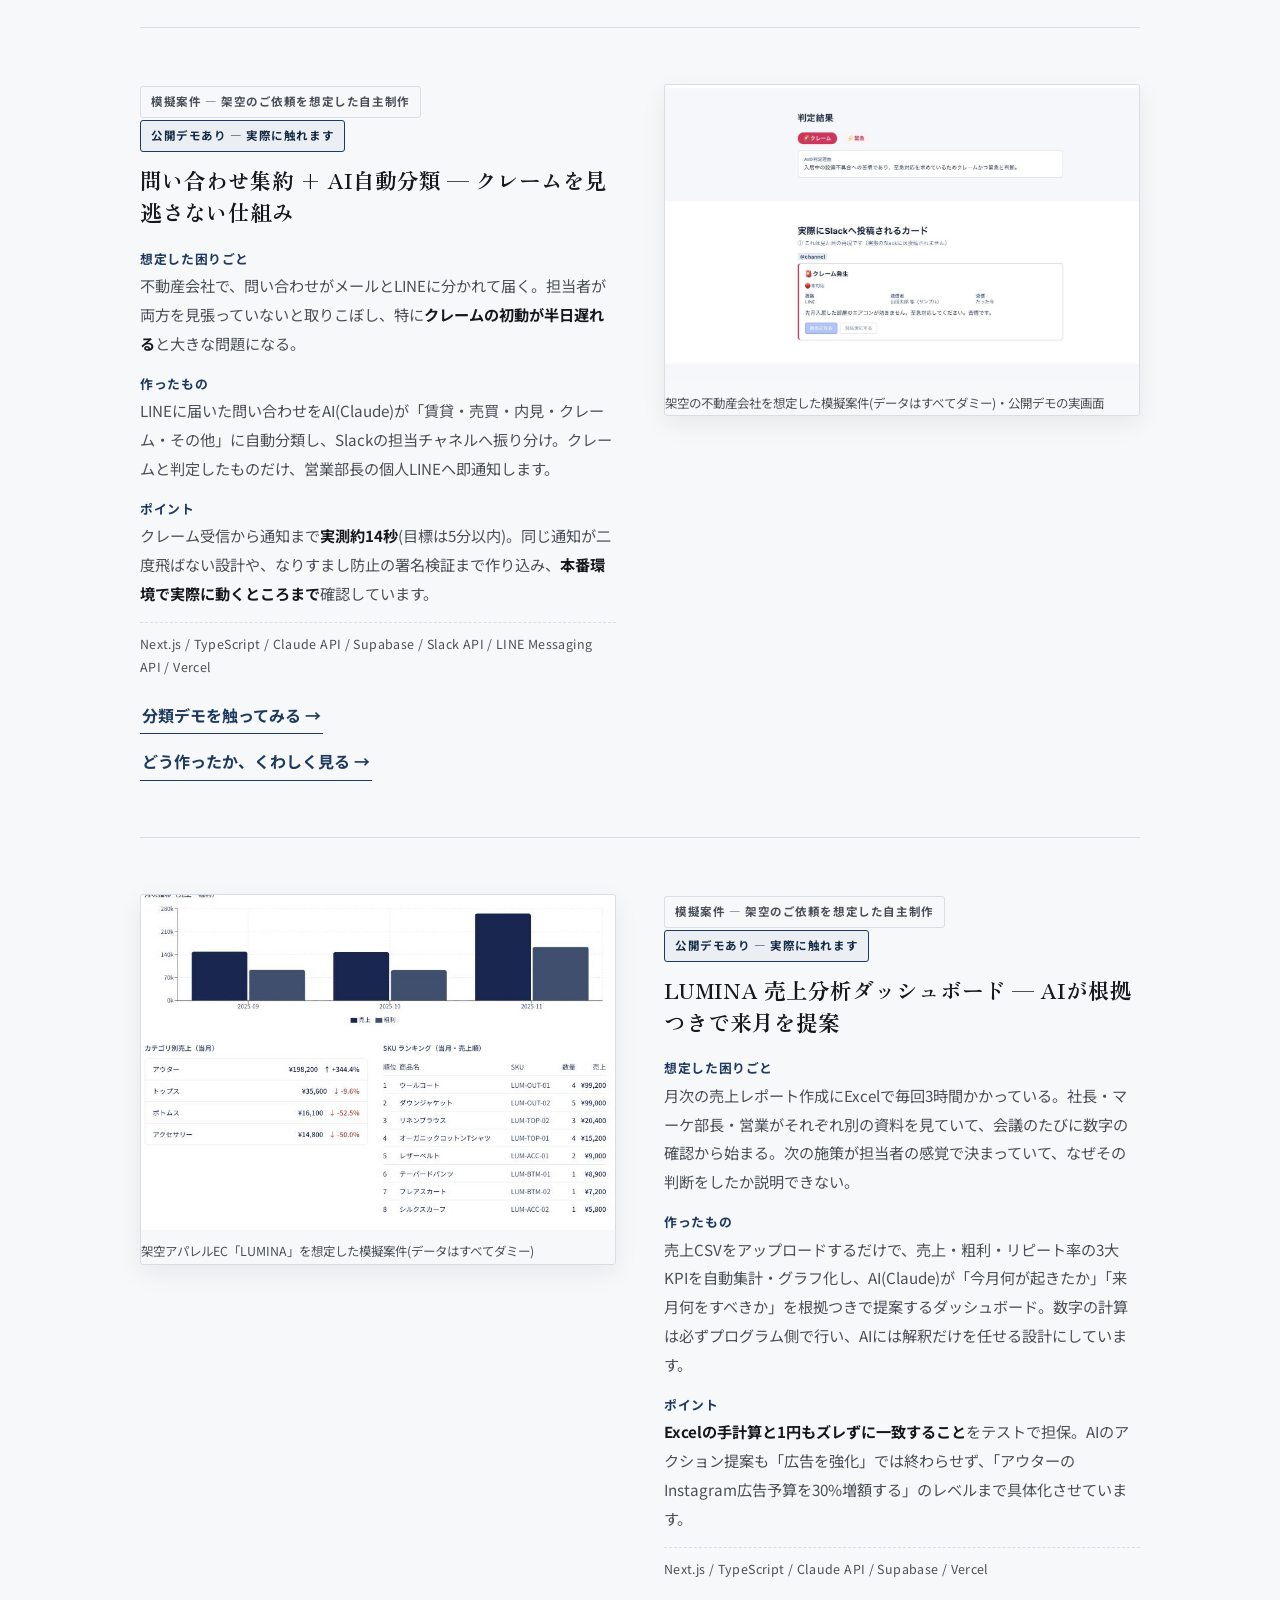
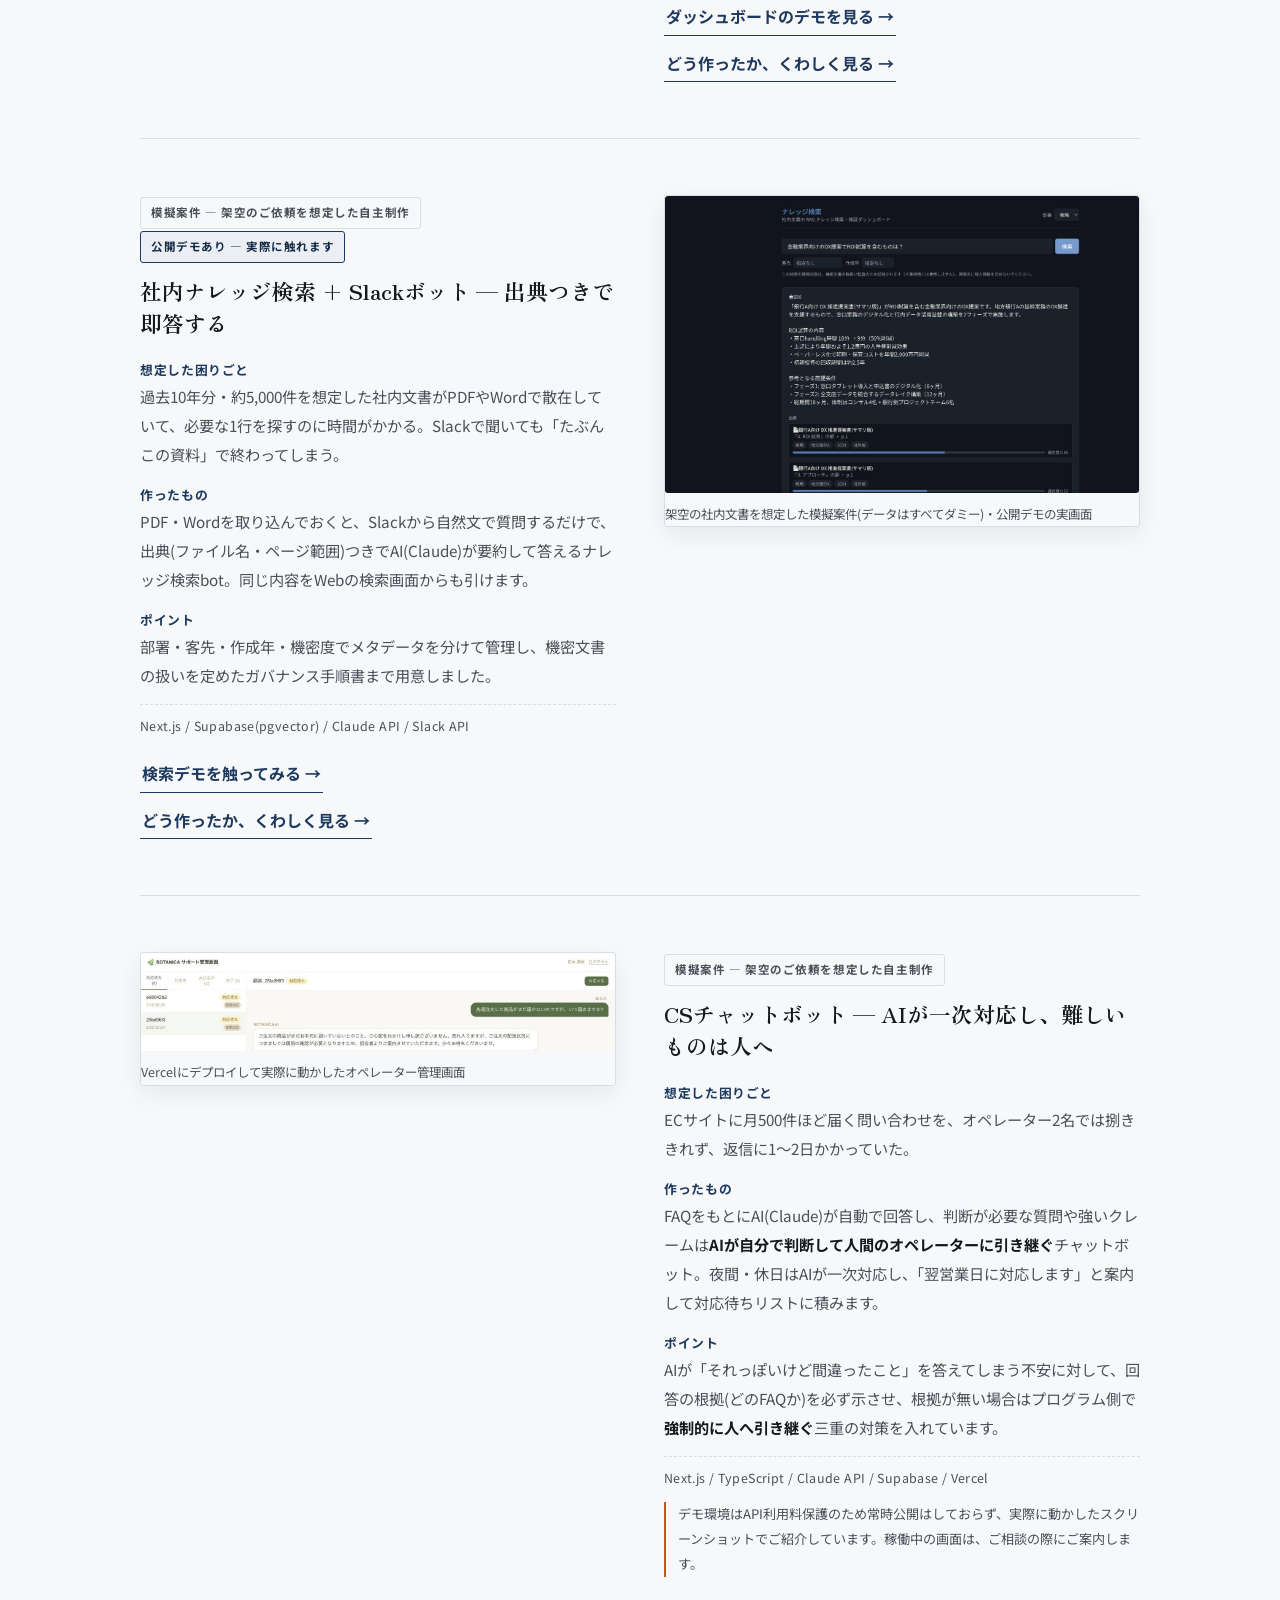
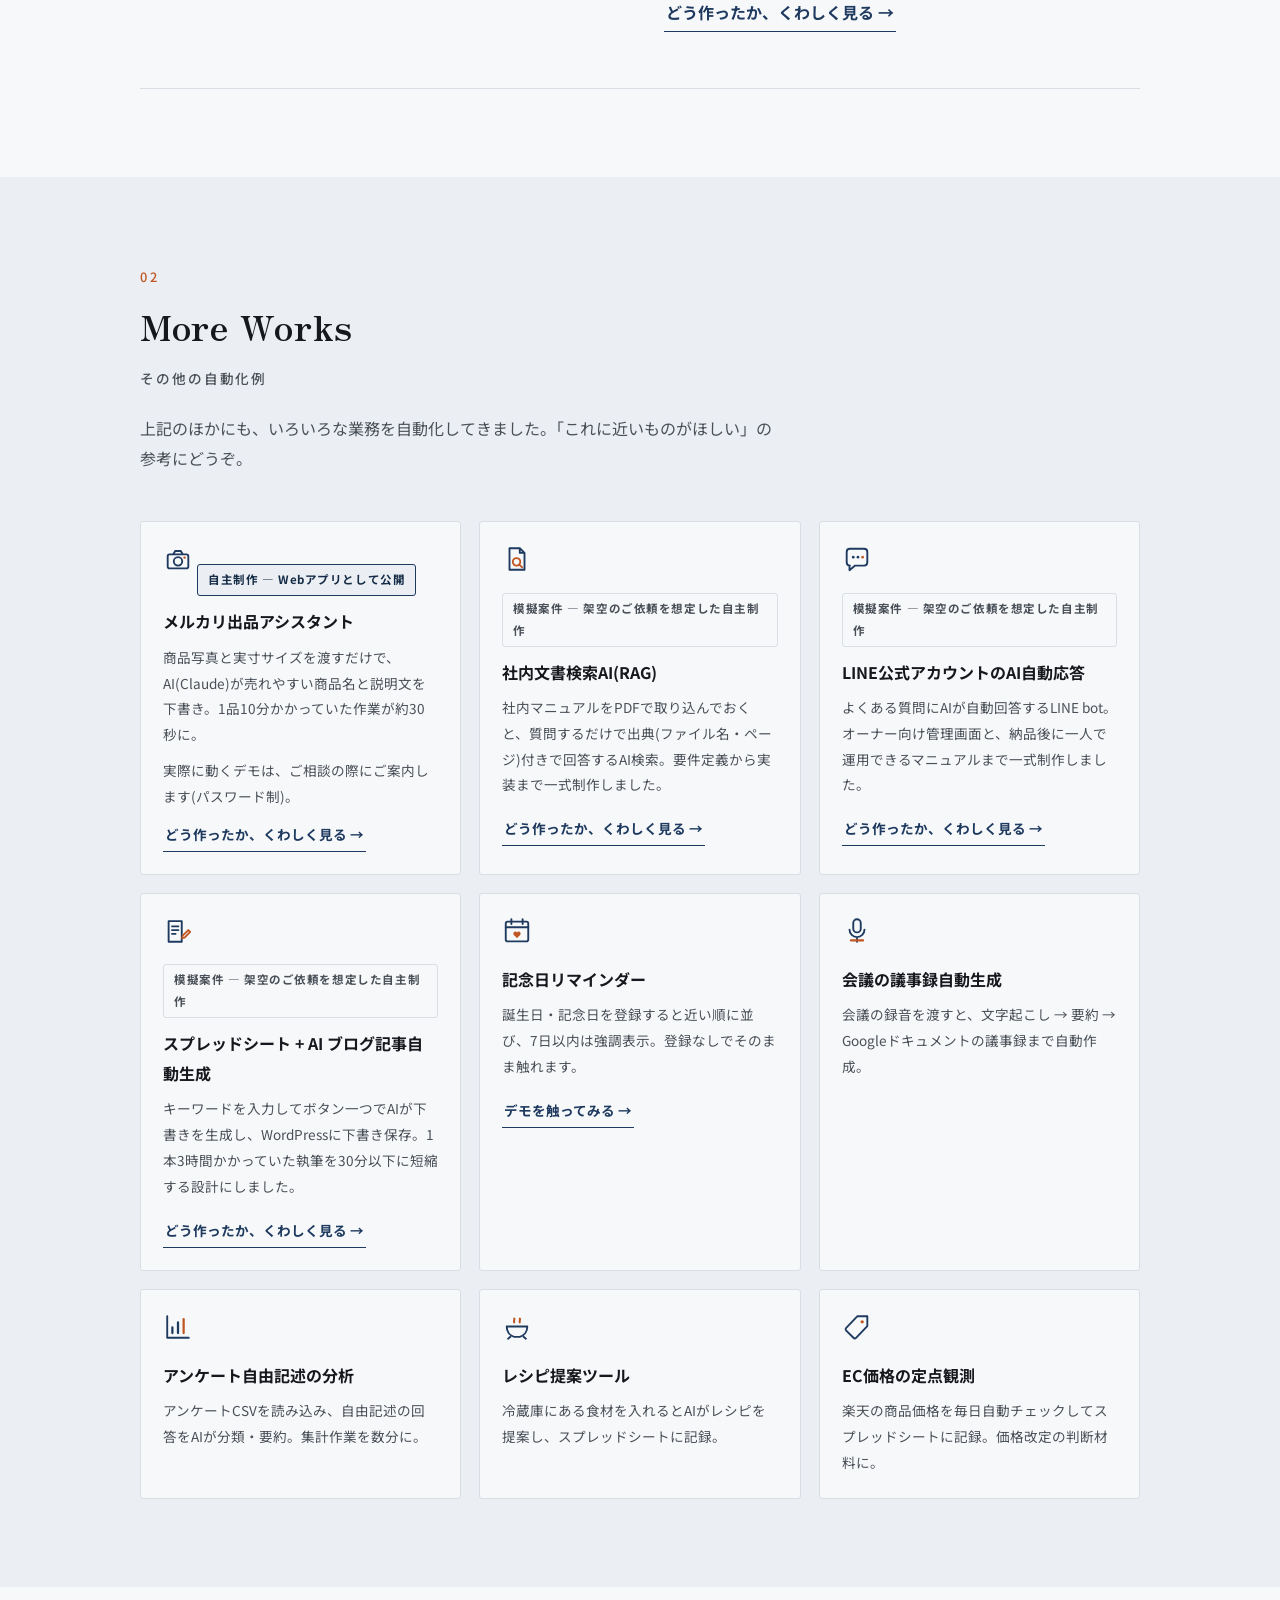
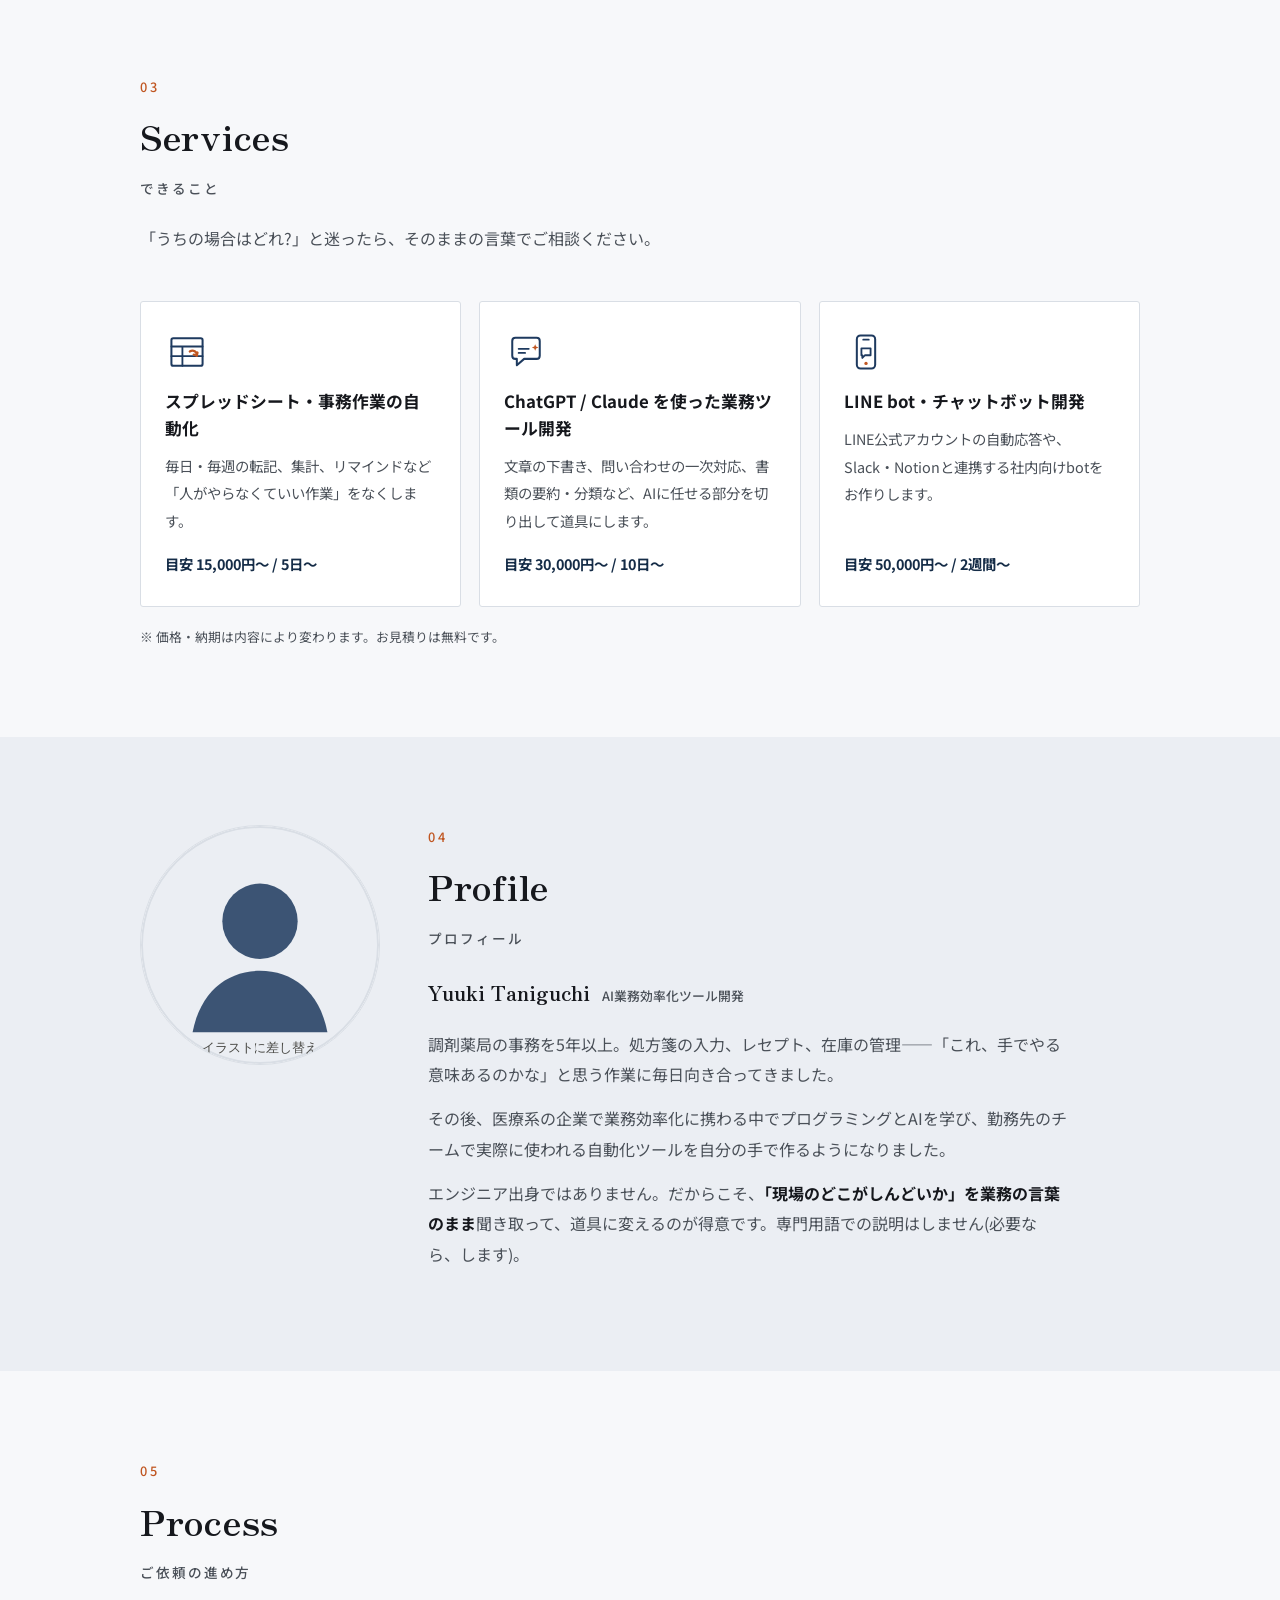
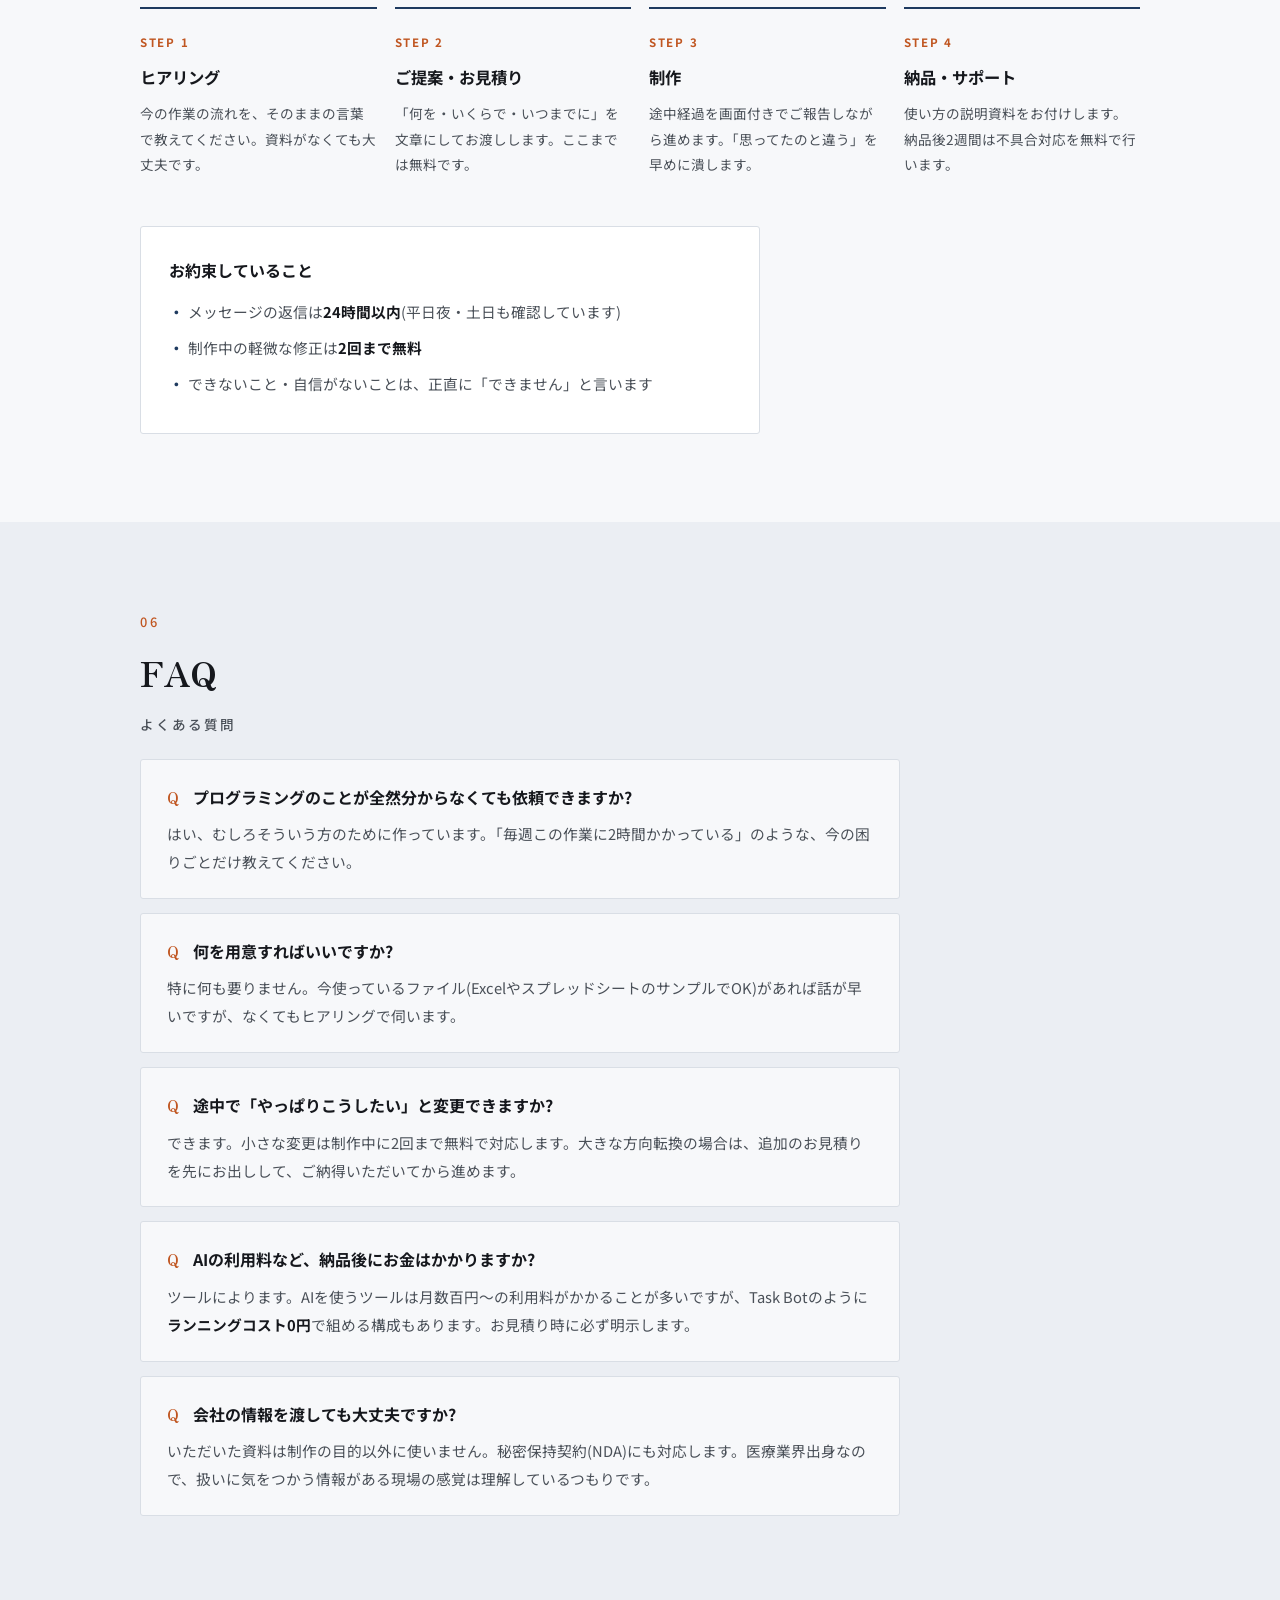
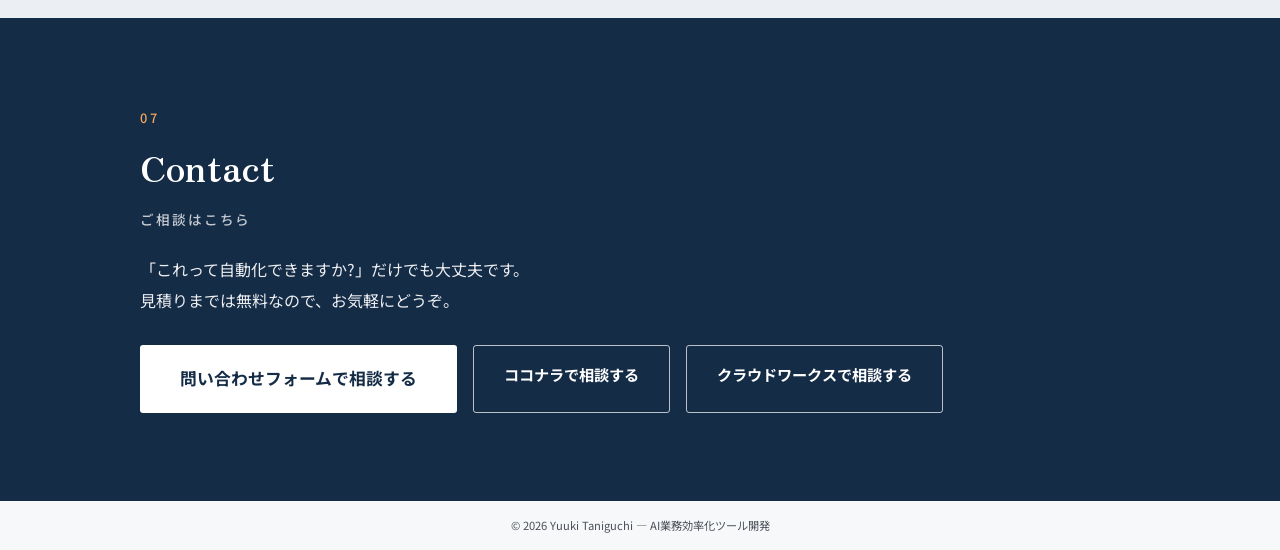
==== commit 94889225: "feat: メルカリ出品アシスタントの案件詳細ページを新規作成 - works/mercari.html: 実際に個人利用中のアプリ(~/claude/オリジナルアプリ/商品名生成/)の   実スクシ" ====
--- a/index.html
+++ b/index.html
@@ -488,6 +488,11 @@
               </p>
               <p class="mini-links">
                 実際に動くデモは、ご相談の際にご案内します(パスワード制)。
+              </p>
+              <p class="mini-links">
+                <a class="text-link" href="works/mercari.html"
+                  >どう作ったか、くわしく見る →</a
+                >
               </p>
             </li>
             <li id="work-rag" class="mini-card reveal">
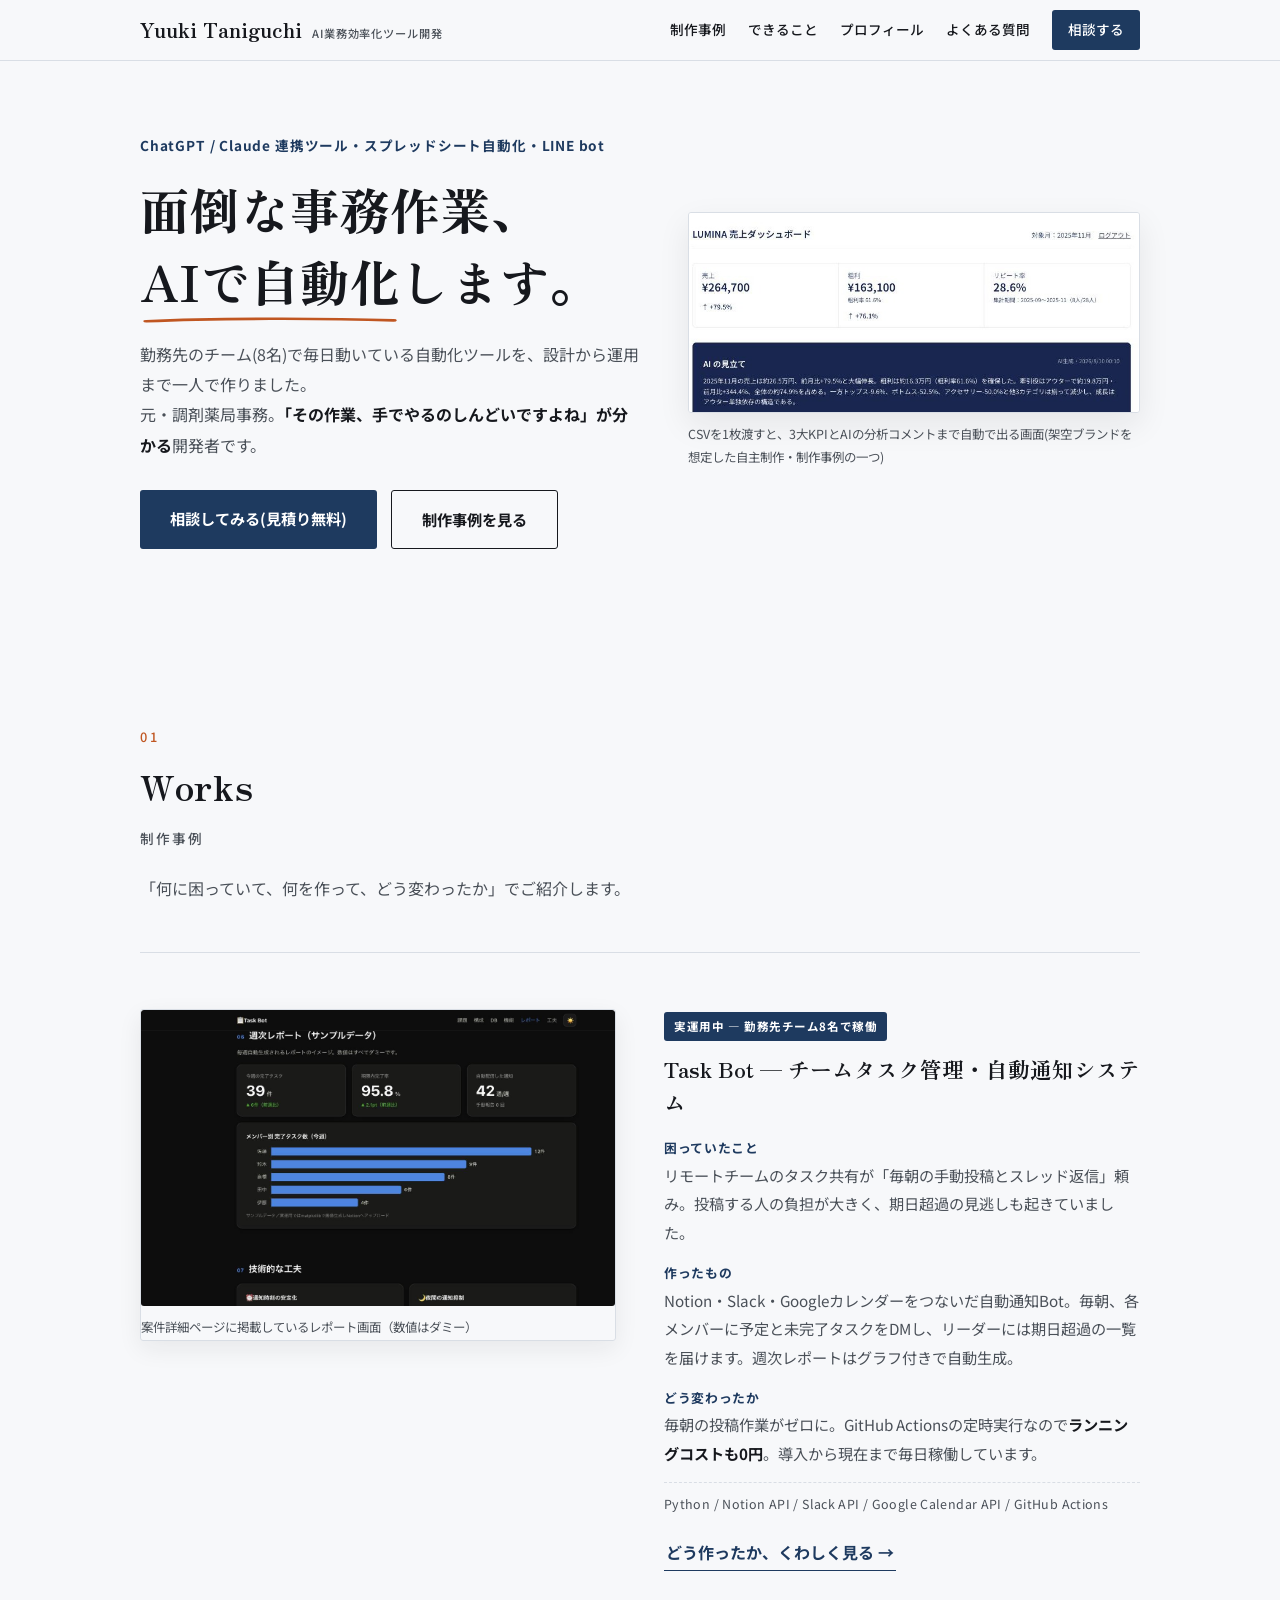
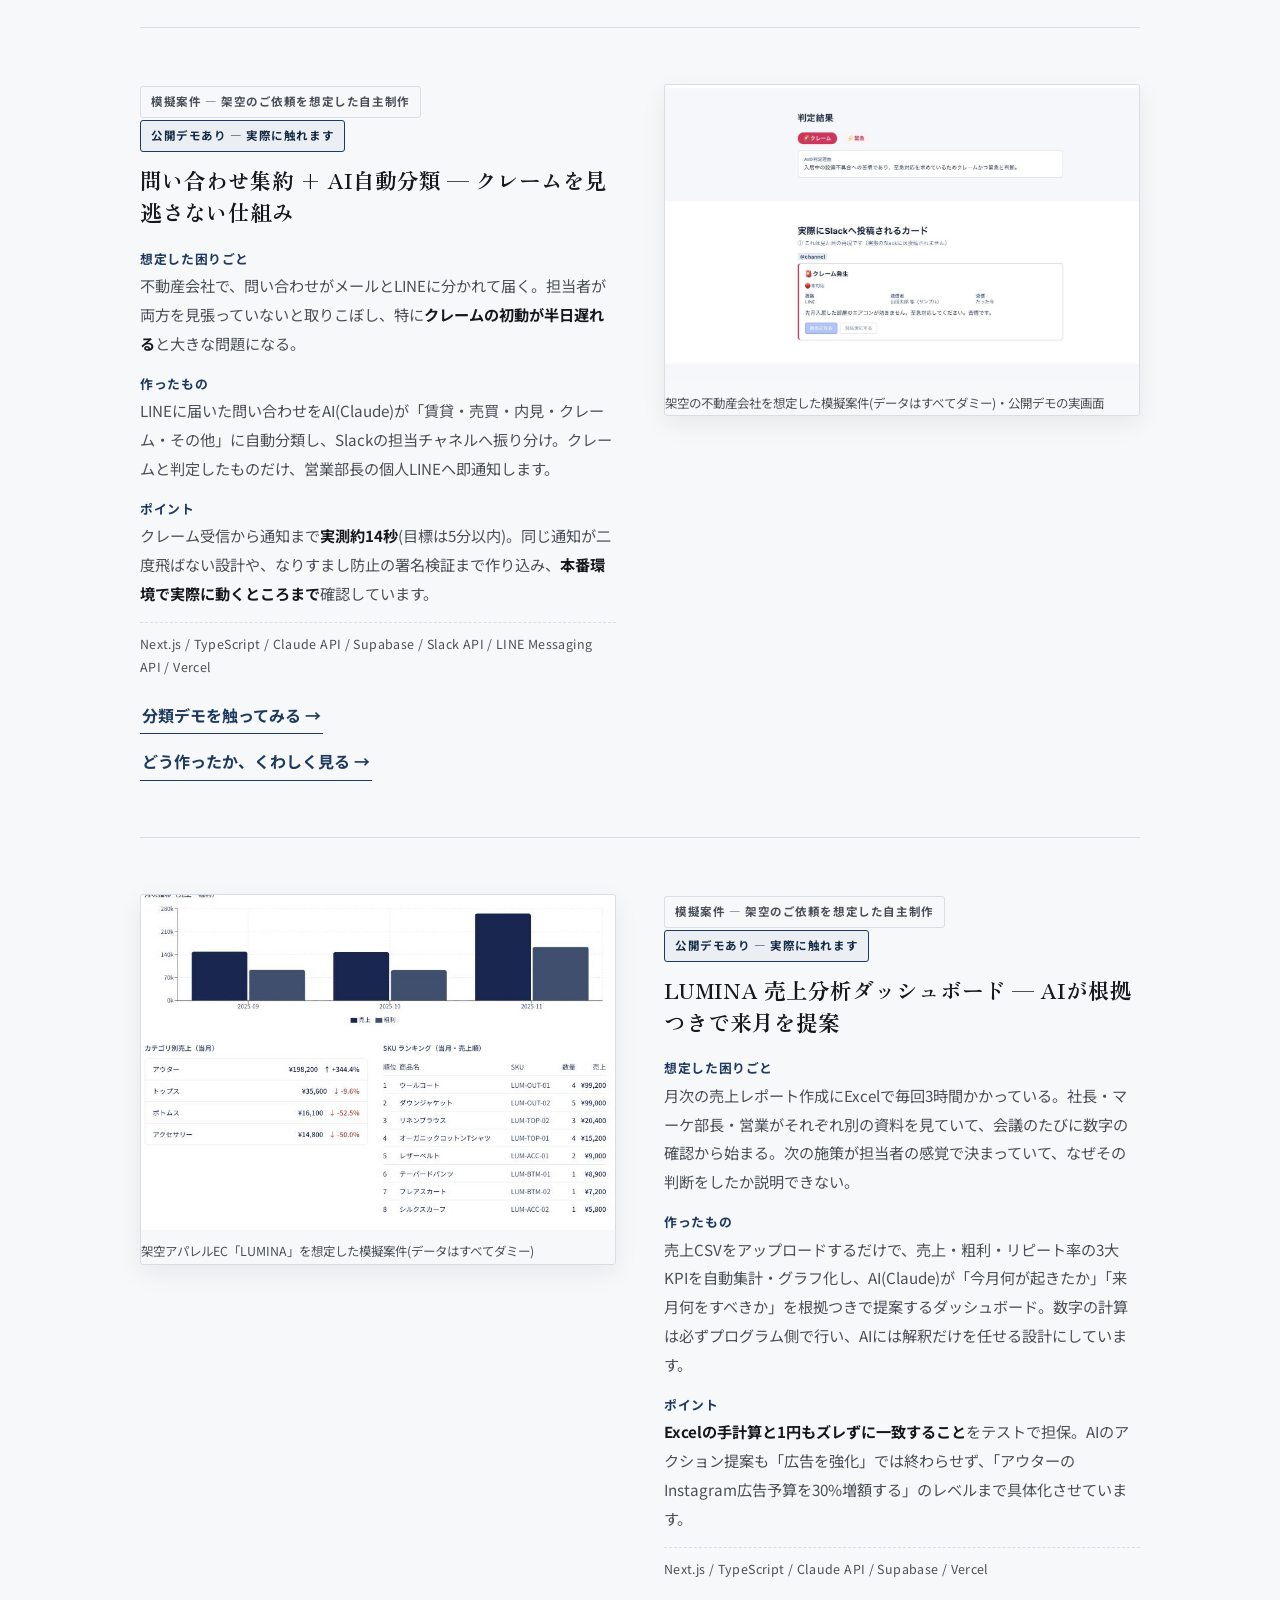
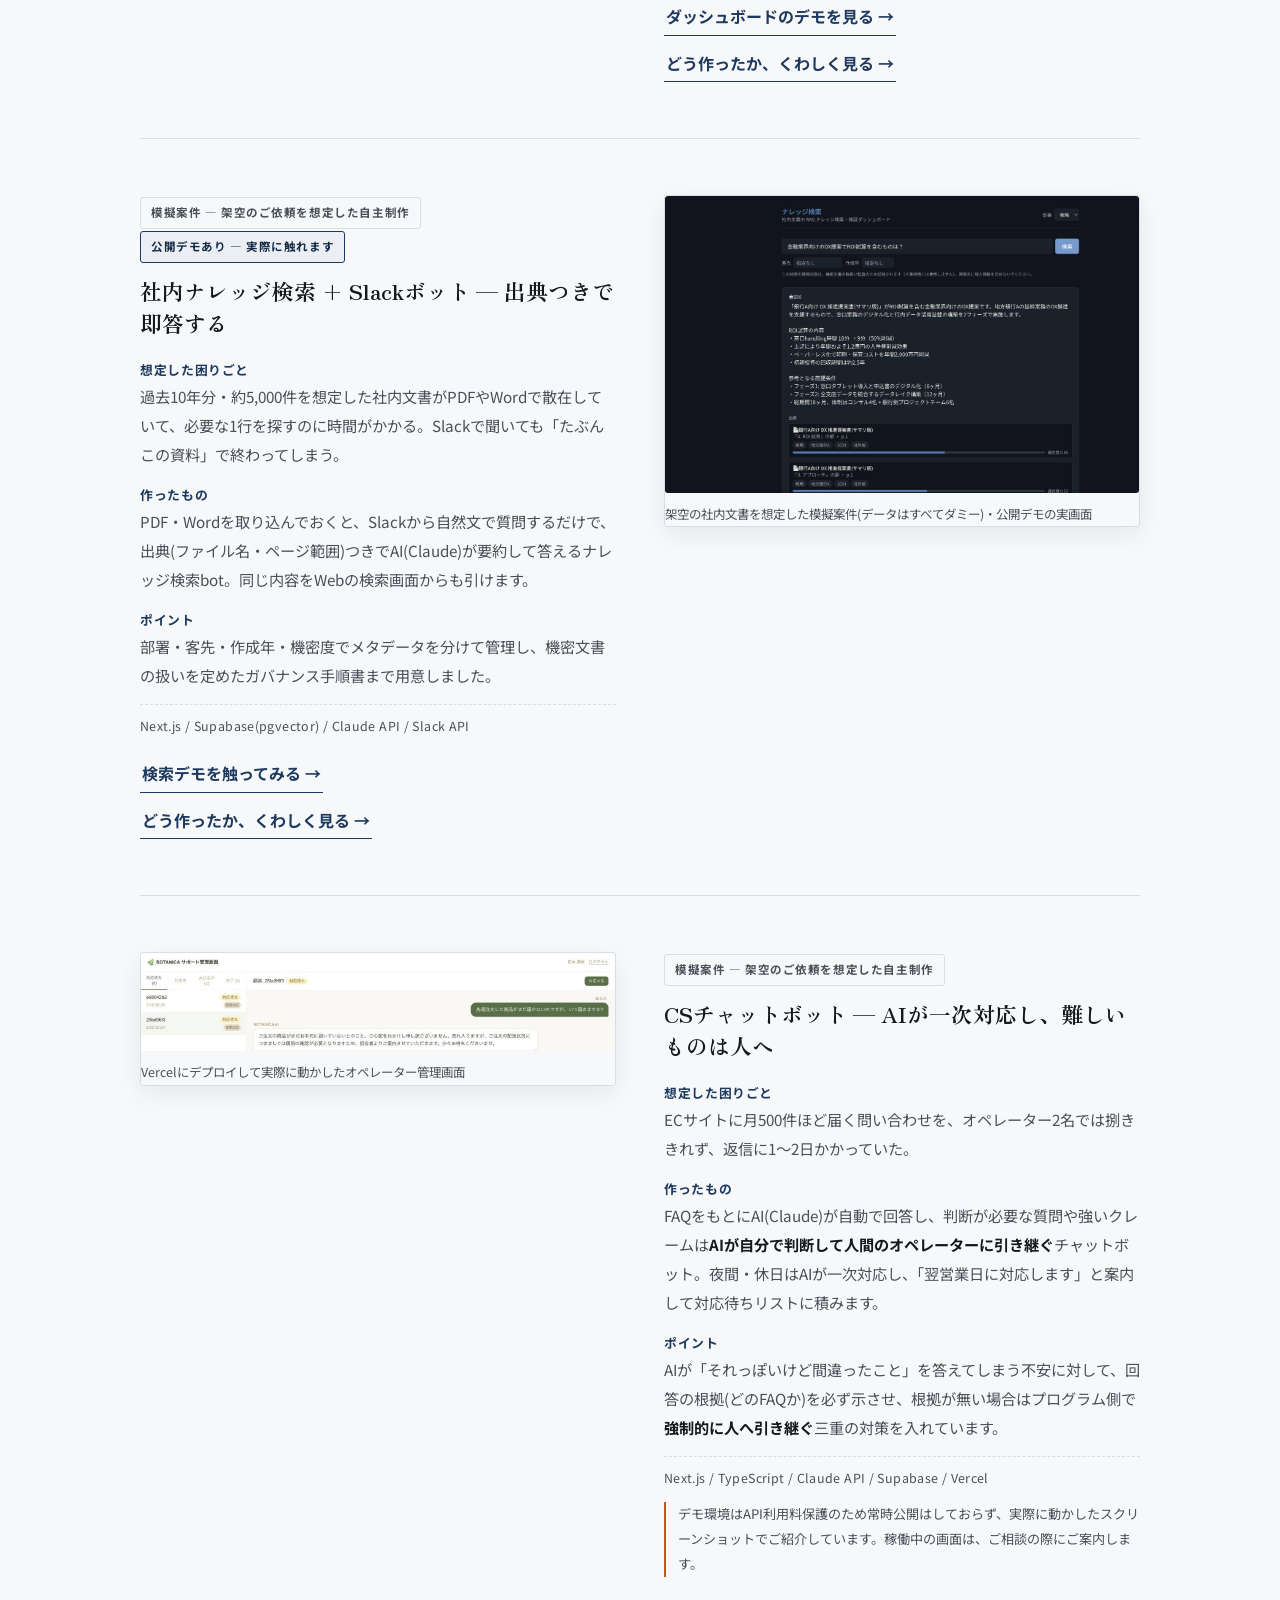
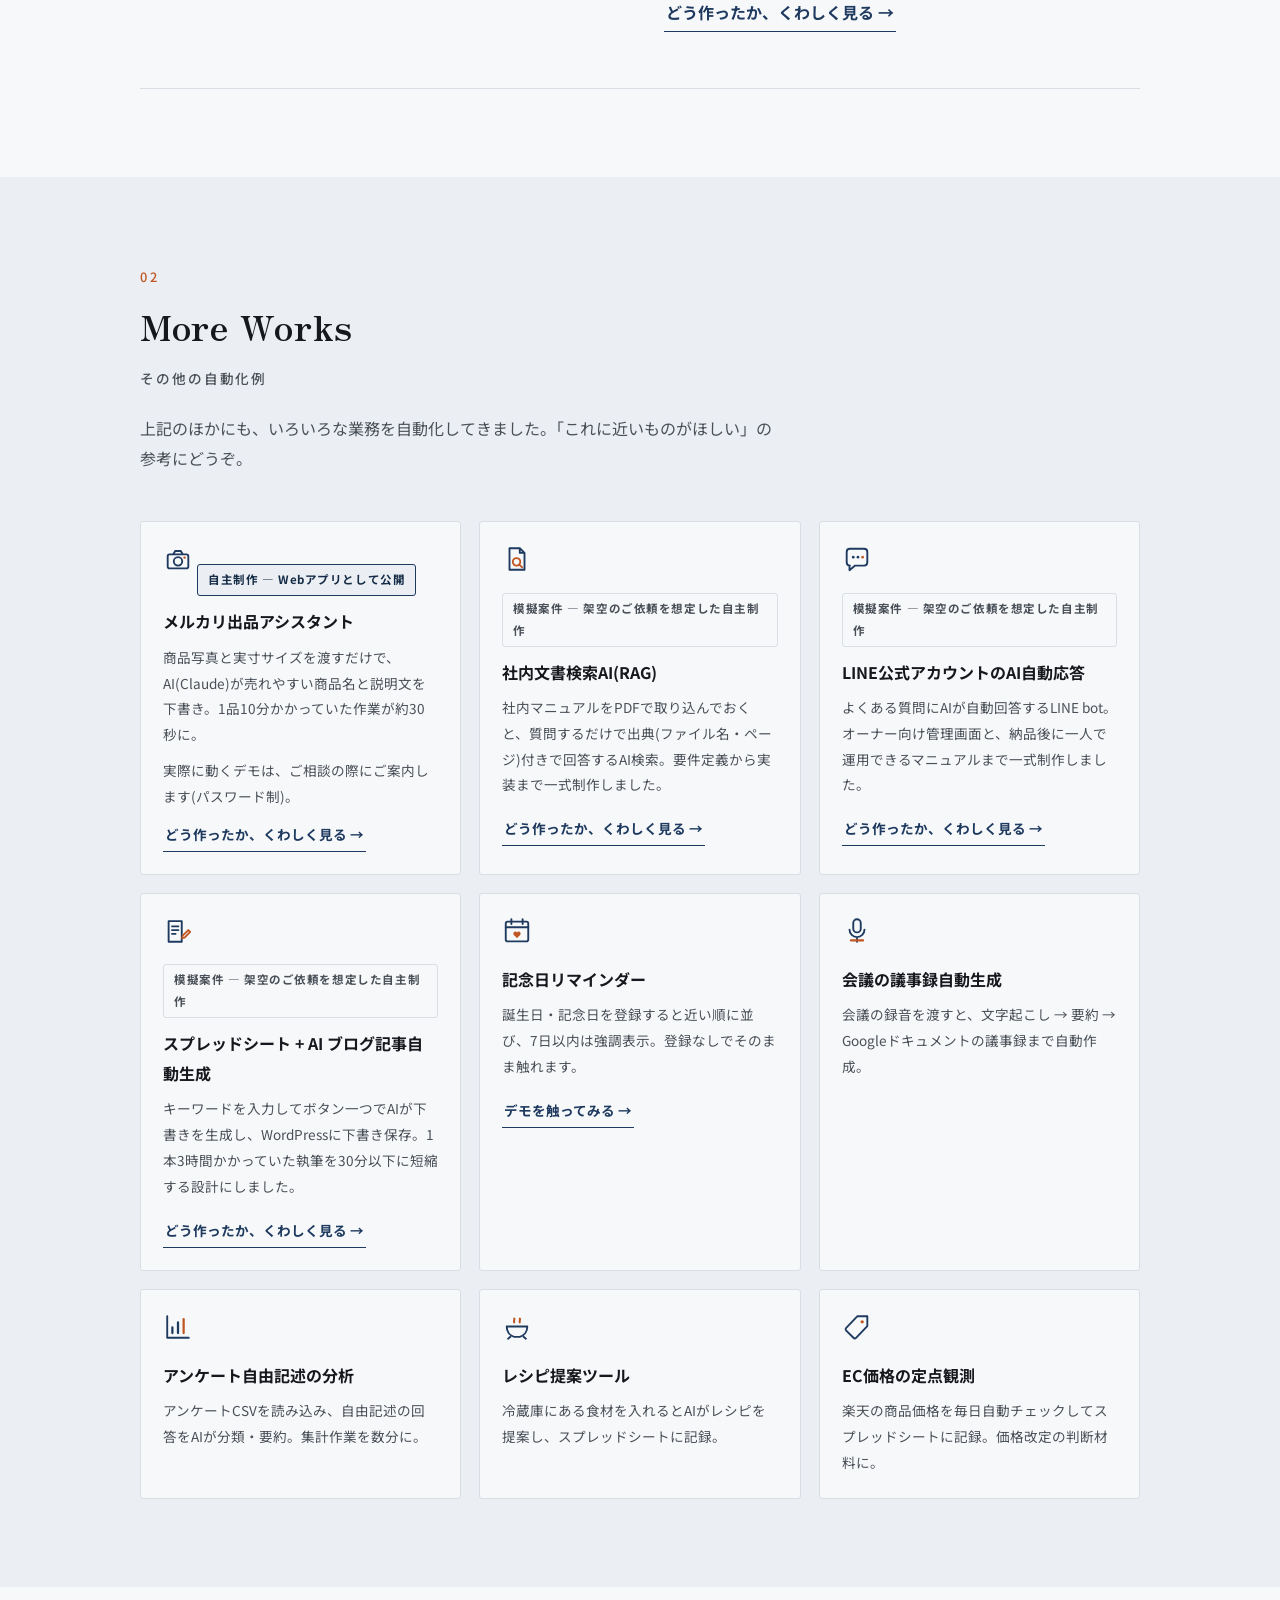
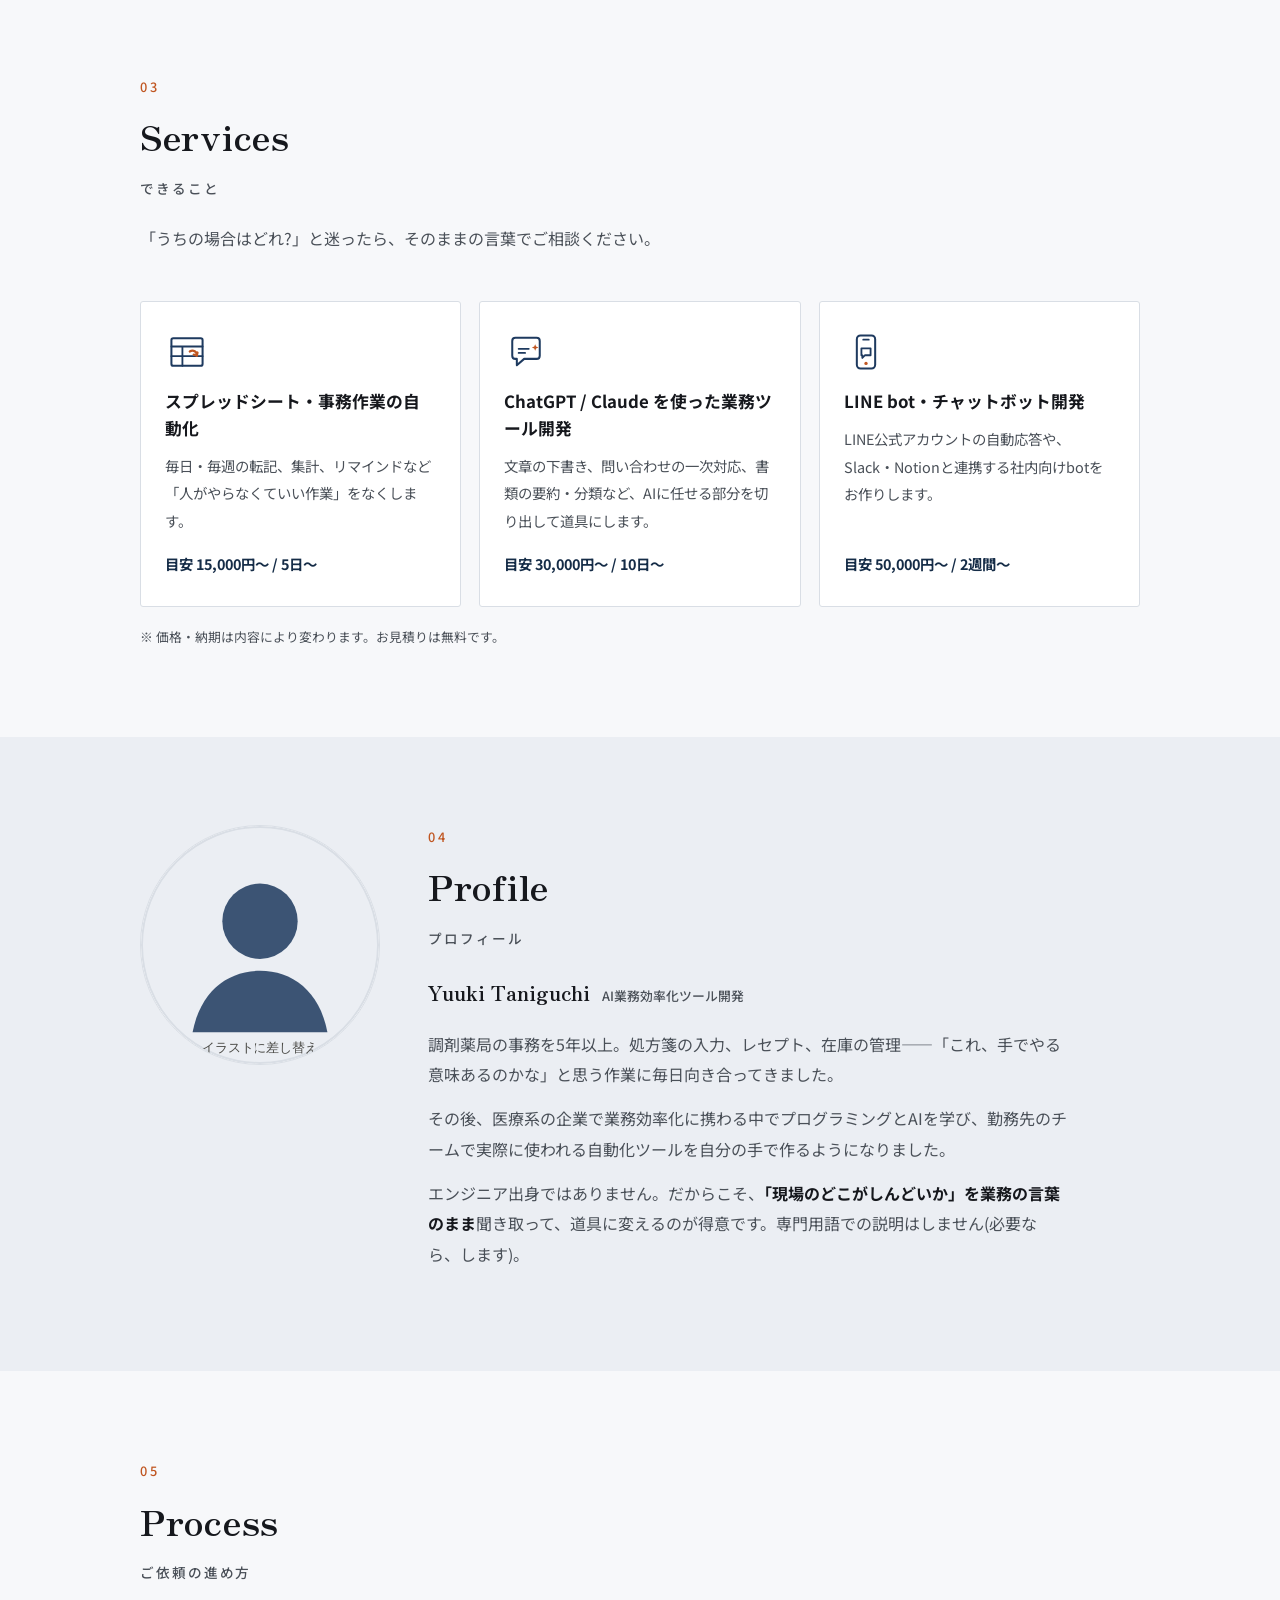
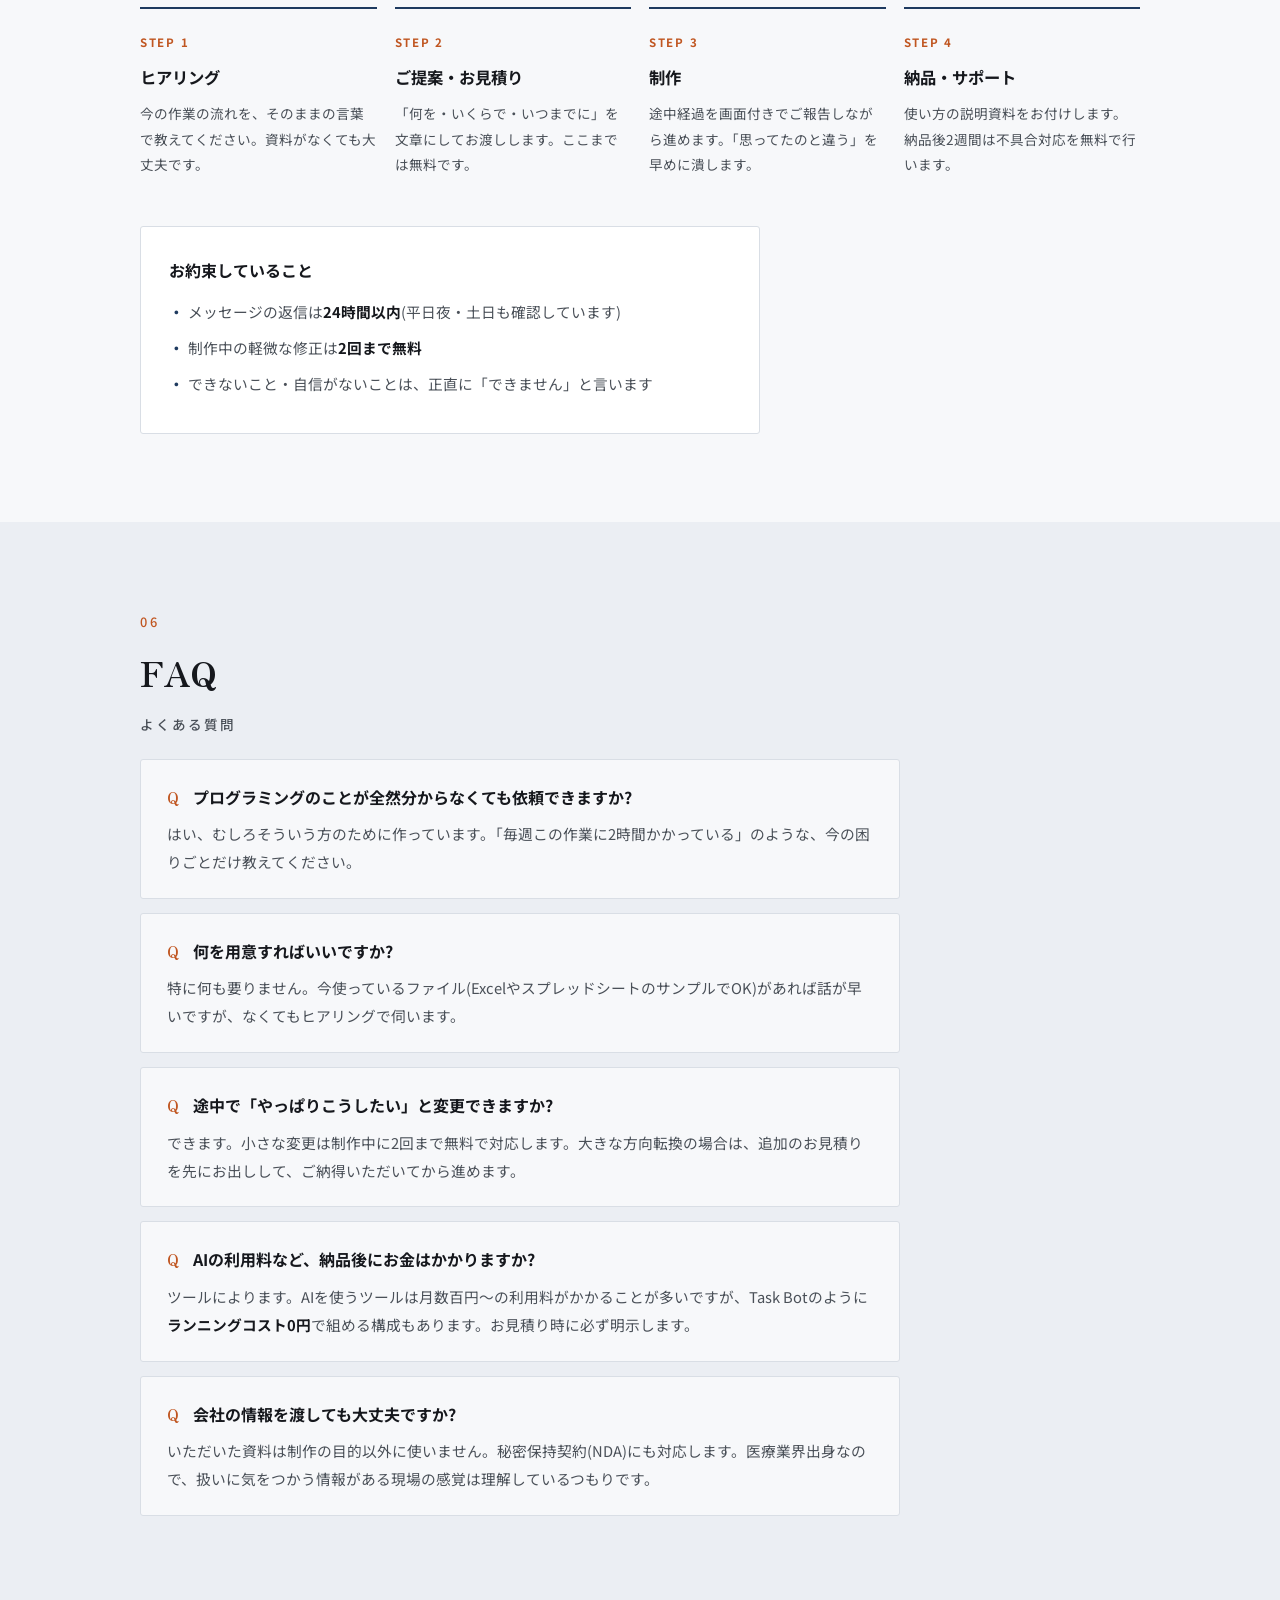
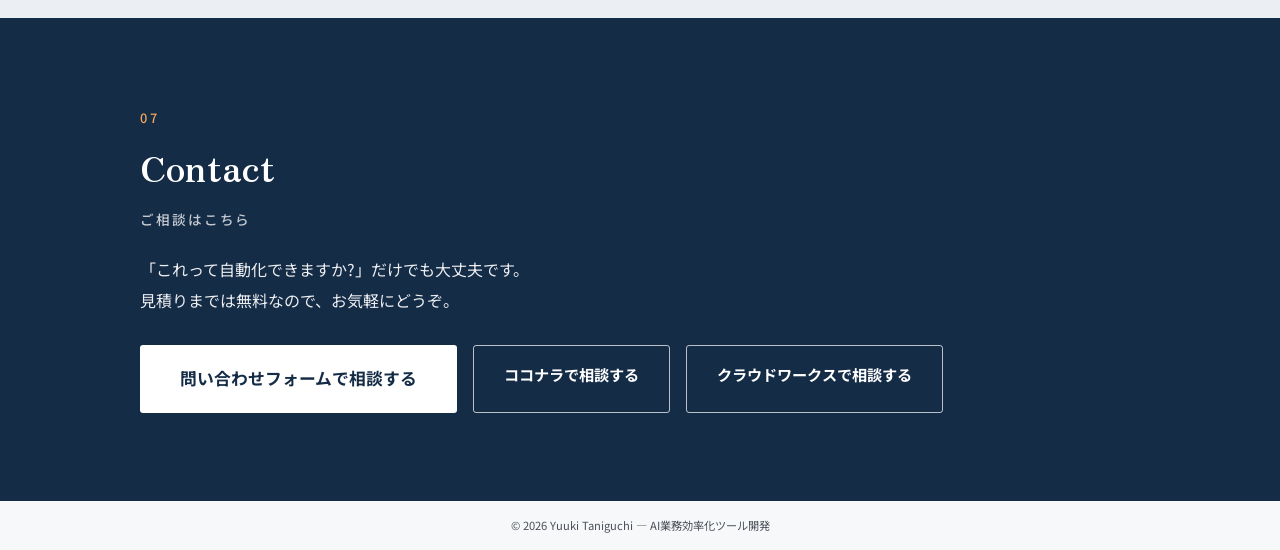
==== commit 68163bf3: "feat: Task Bot事例ページを外部NetlifyからWorks/配下へ取り込み - works/task-bot.html: ~/Downloads/task-bot-portfolio/ " ====
--- a/index.html
+++ b/index.html
@@ -122,7 +122,7 @@
                 loading="lazy"
               />
               <figcaption>
-                案件詳細ページ（開発実績サイト）に掲載しているレポート画面の実物
+                案件詳細ページに掲載しているレポート画面（数値はダミー）
               </figcaption>
             </figure>
             <div class="work-body">
@@ -160,11 +160,7 @@
                 Actions
               </p>
               <p class="work-links">
-                <a
-                  class="text-link"
-                  href="https://zingy-malasada-8f649b.netlify.app/"
-                  target="_blank"
-                  rel="noopener"
+                <a class="text-link" href="works/task-bot.html"
                   >どう作ったか、くわしく見る →</a
                 >
               </p>
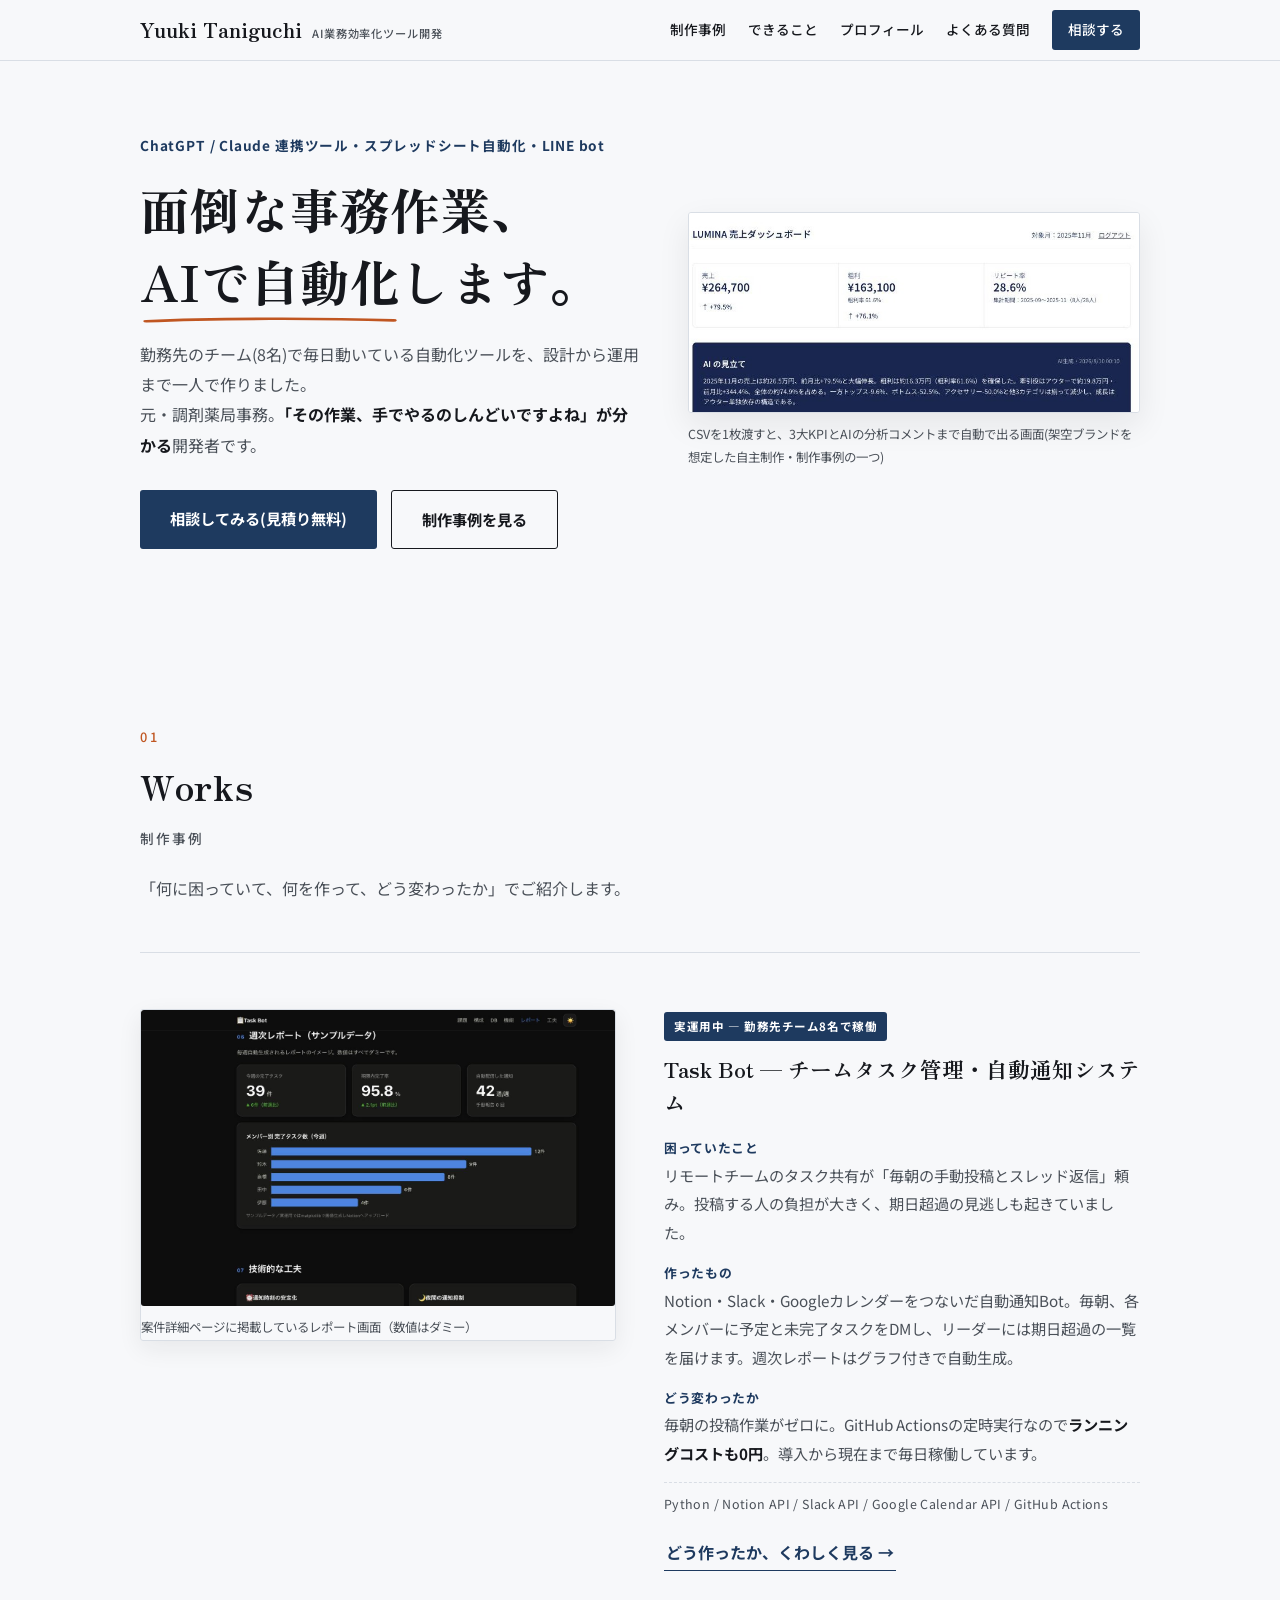
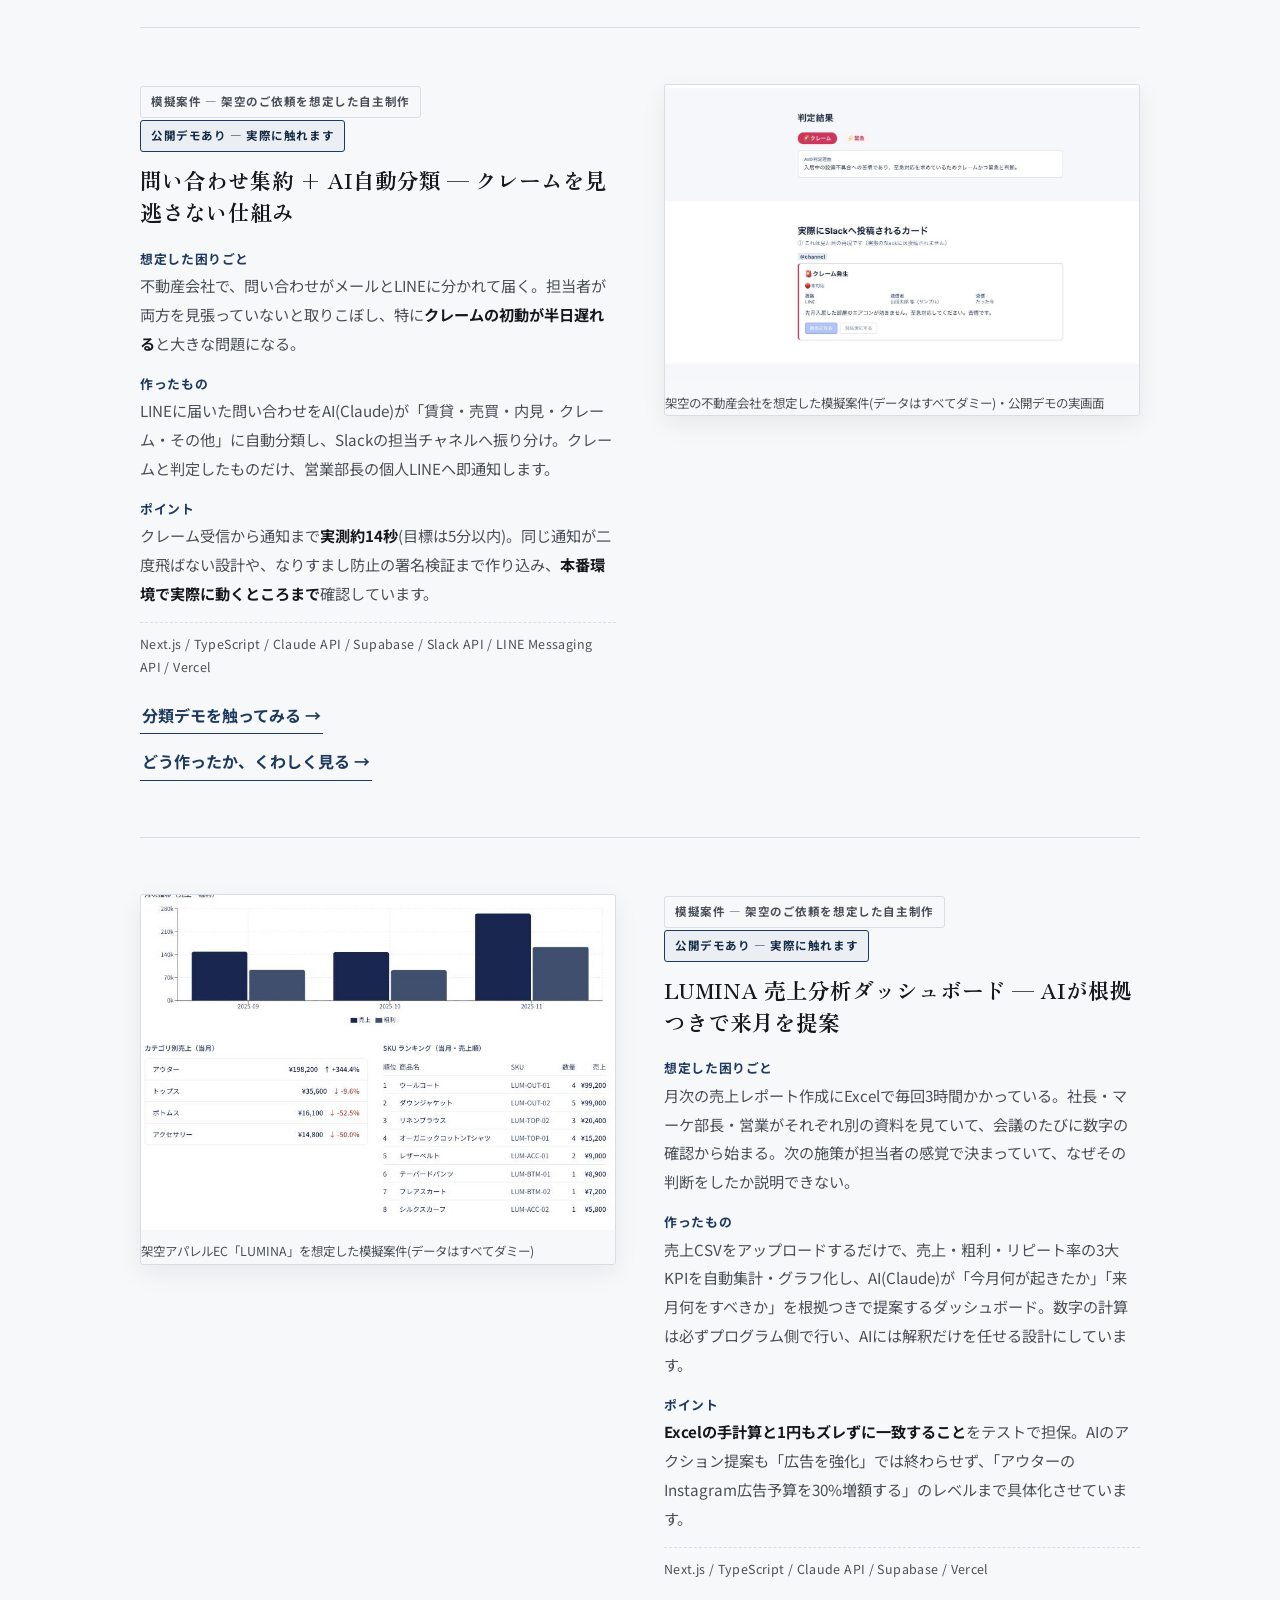
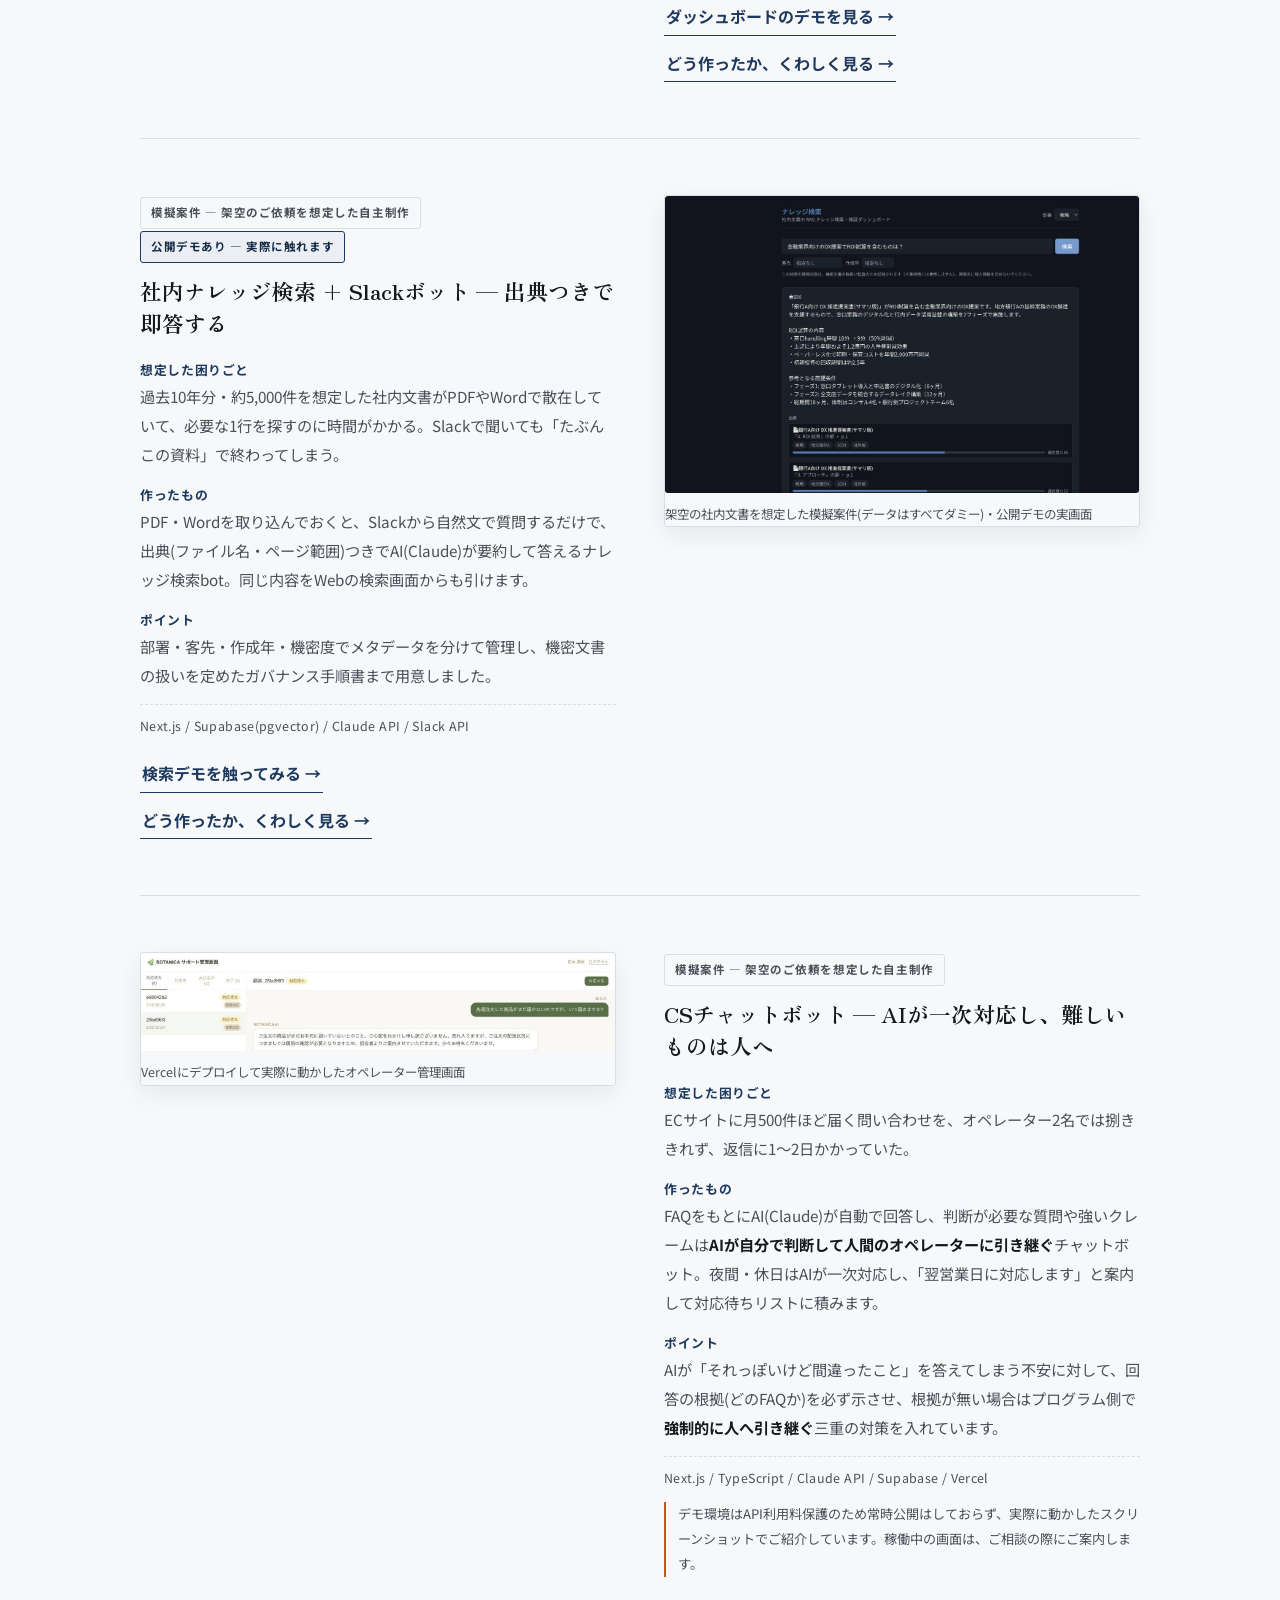
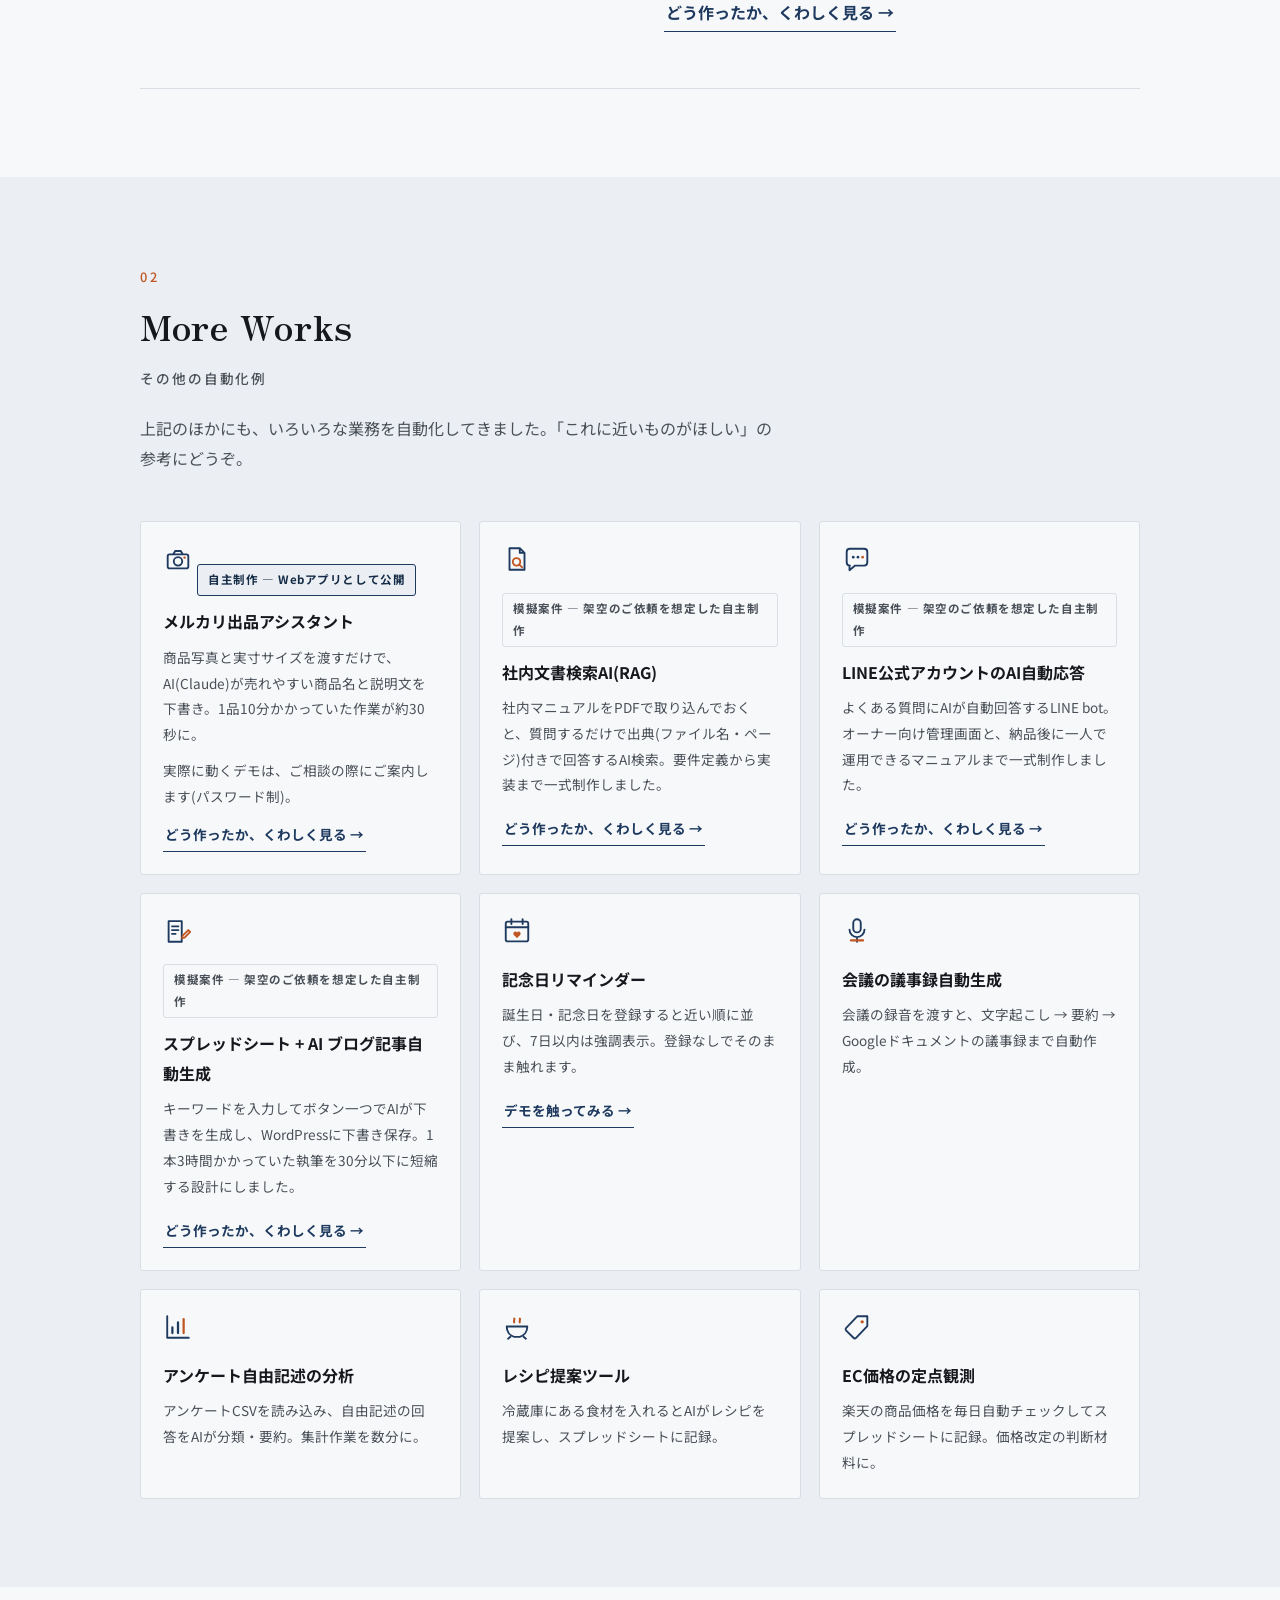
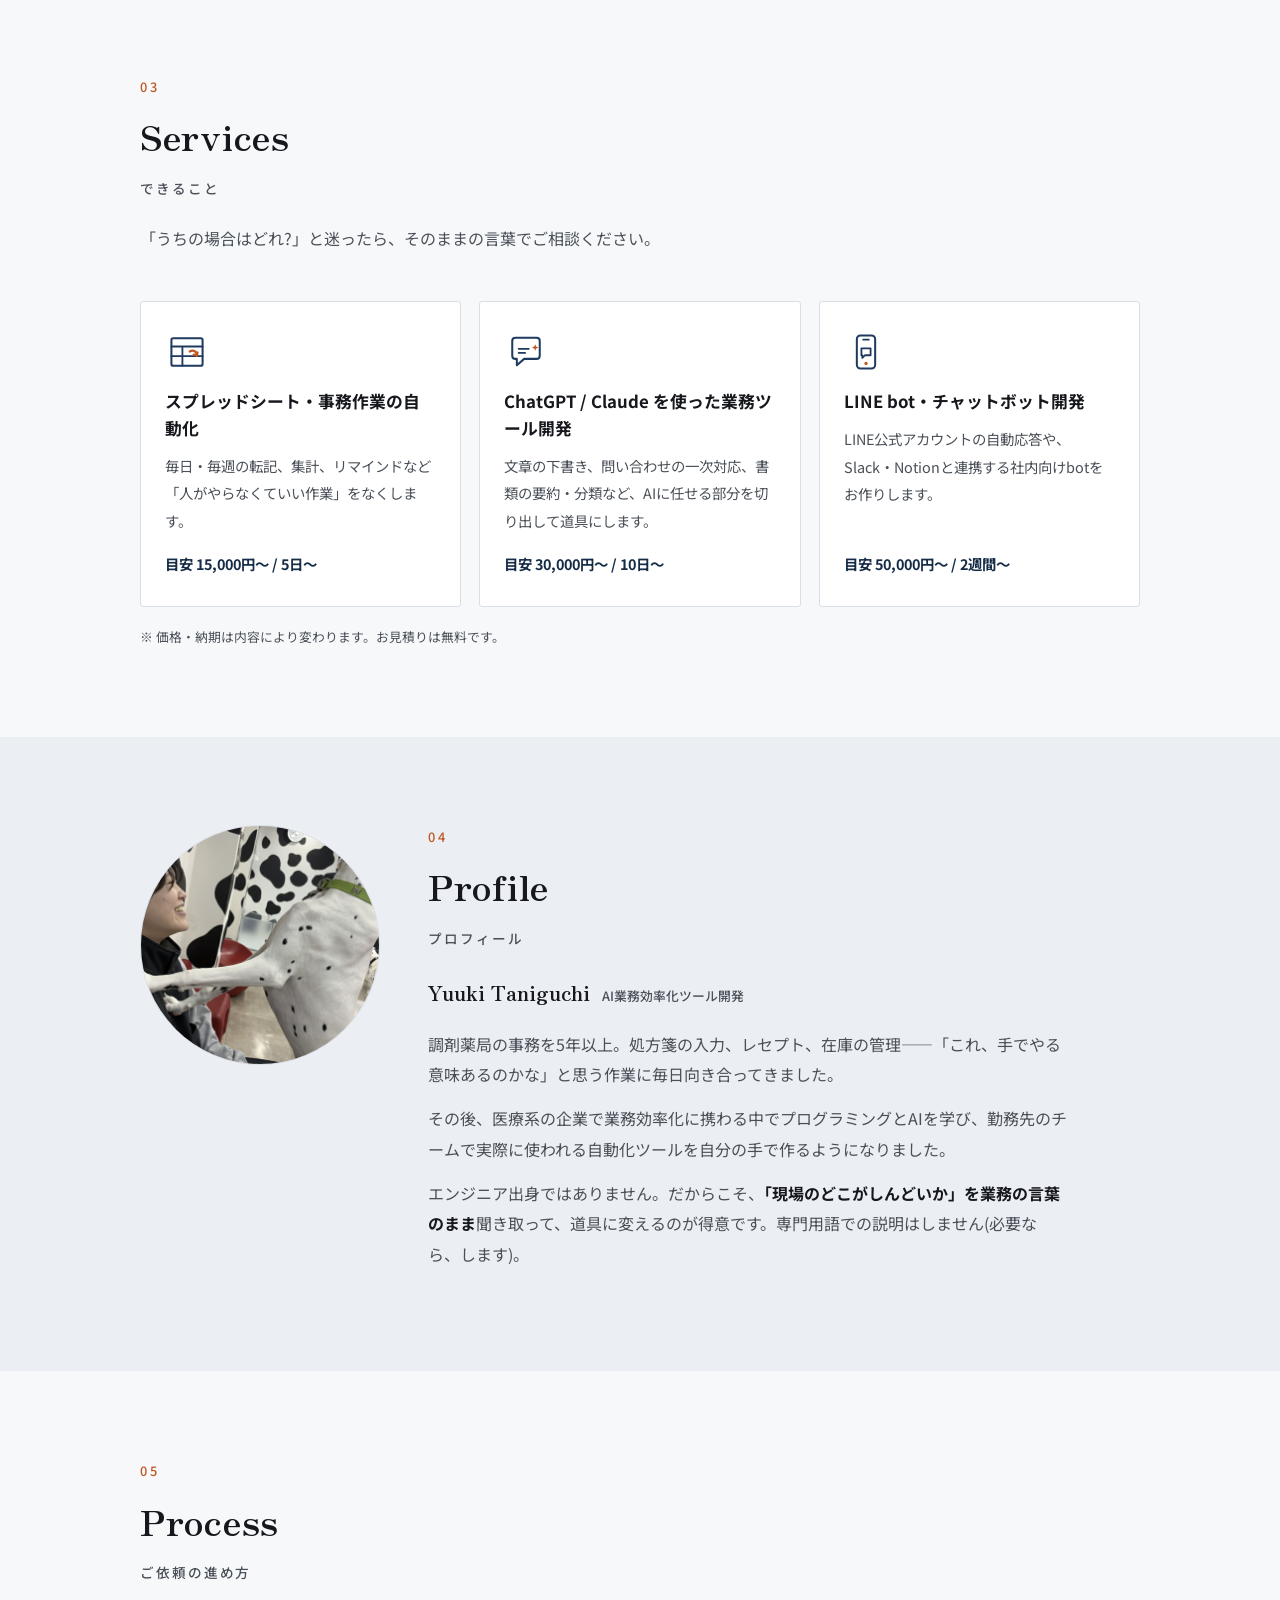
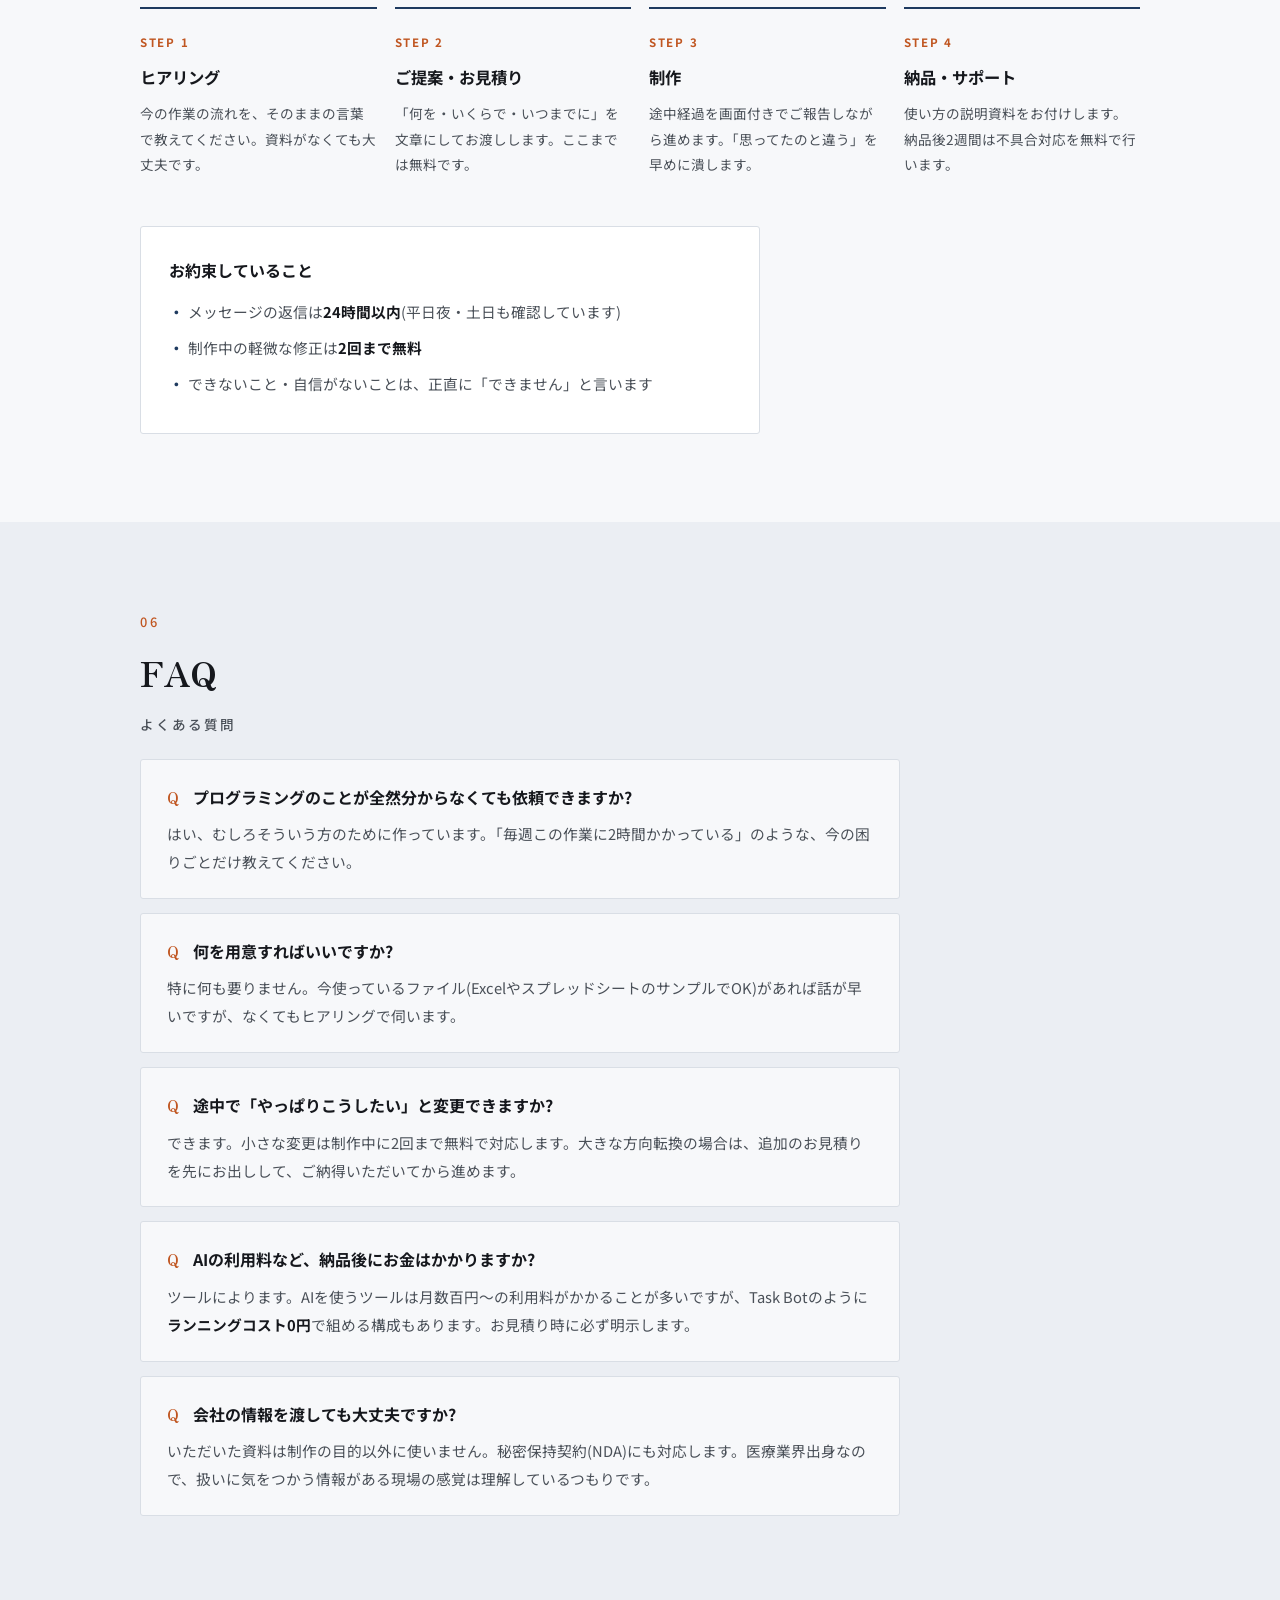
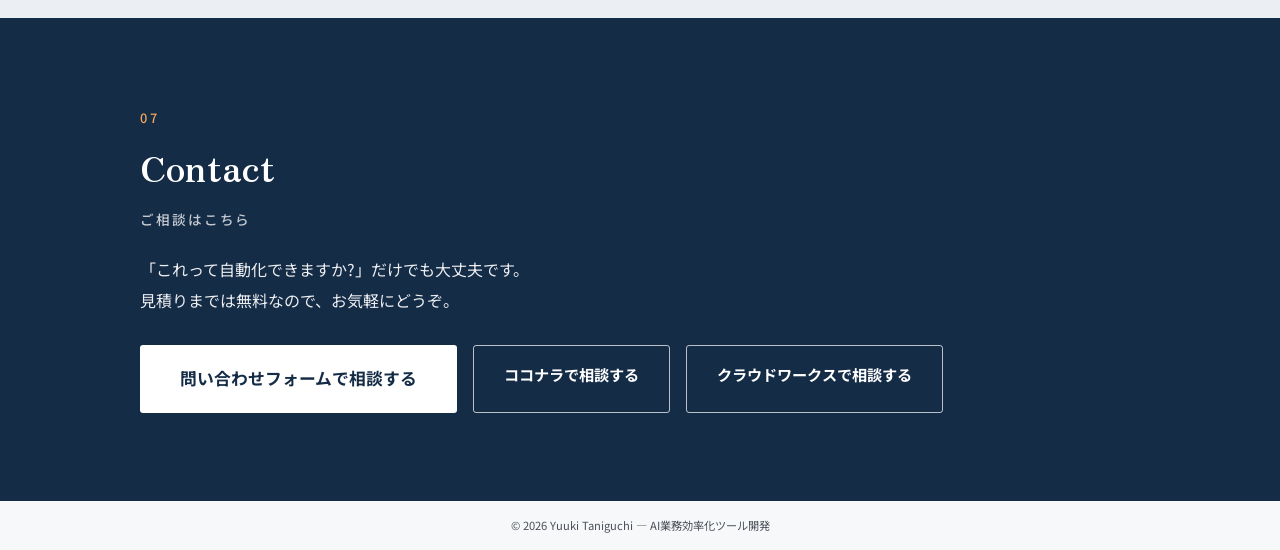
==== commit 5f6ac5b2: "feat: プロフィール画像をイラストから実写真に差し替え - images/avatar.jpg を新規追加(480x480にリサイズ)、未使用になった   avatar-placeholder.s" ====
--- a/index.html
+++ b/index.html
@@ -906,10 +906,10 @@
         <div class="container profile-inner">
           <figure class="profile-visual">
             <img
-              src="images/avatar-placeholder.svg"
-              alt="Yuuki Taniguchiのプロフィールイラスト"
-              width="240"
-              height="240"
+              src="images/avatar.jpg"
+              alt="Yuuki Taniguchi"
+              width="480"
+              height="480"
               loading="lazy"
             />
           </figure>
